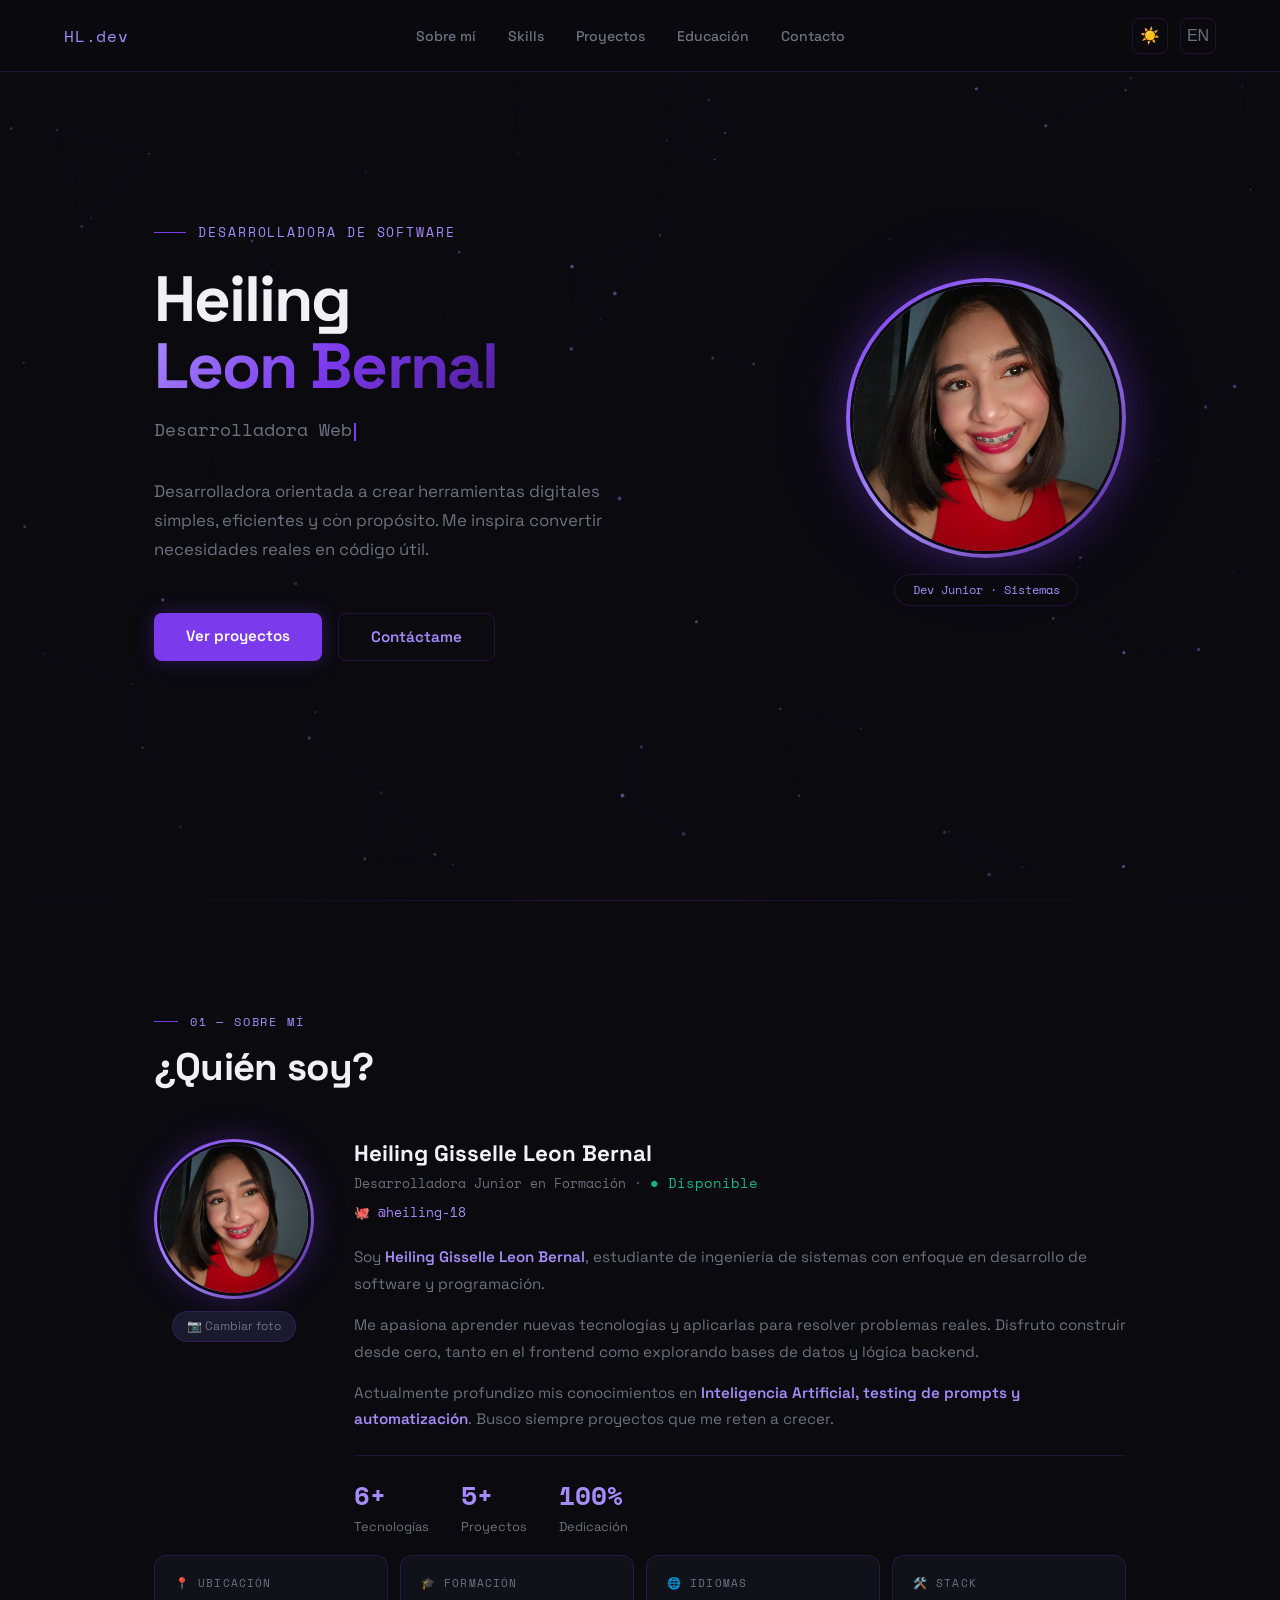
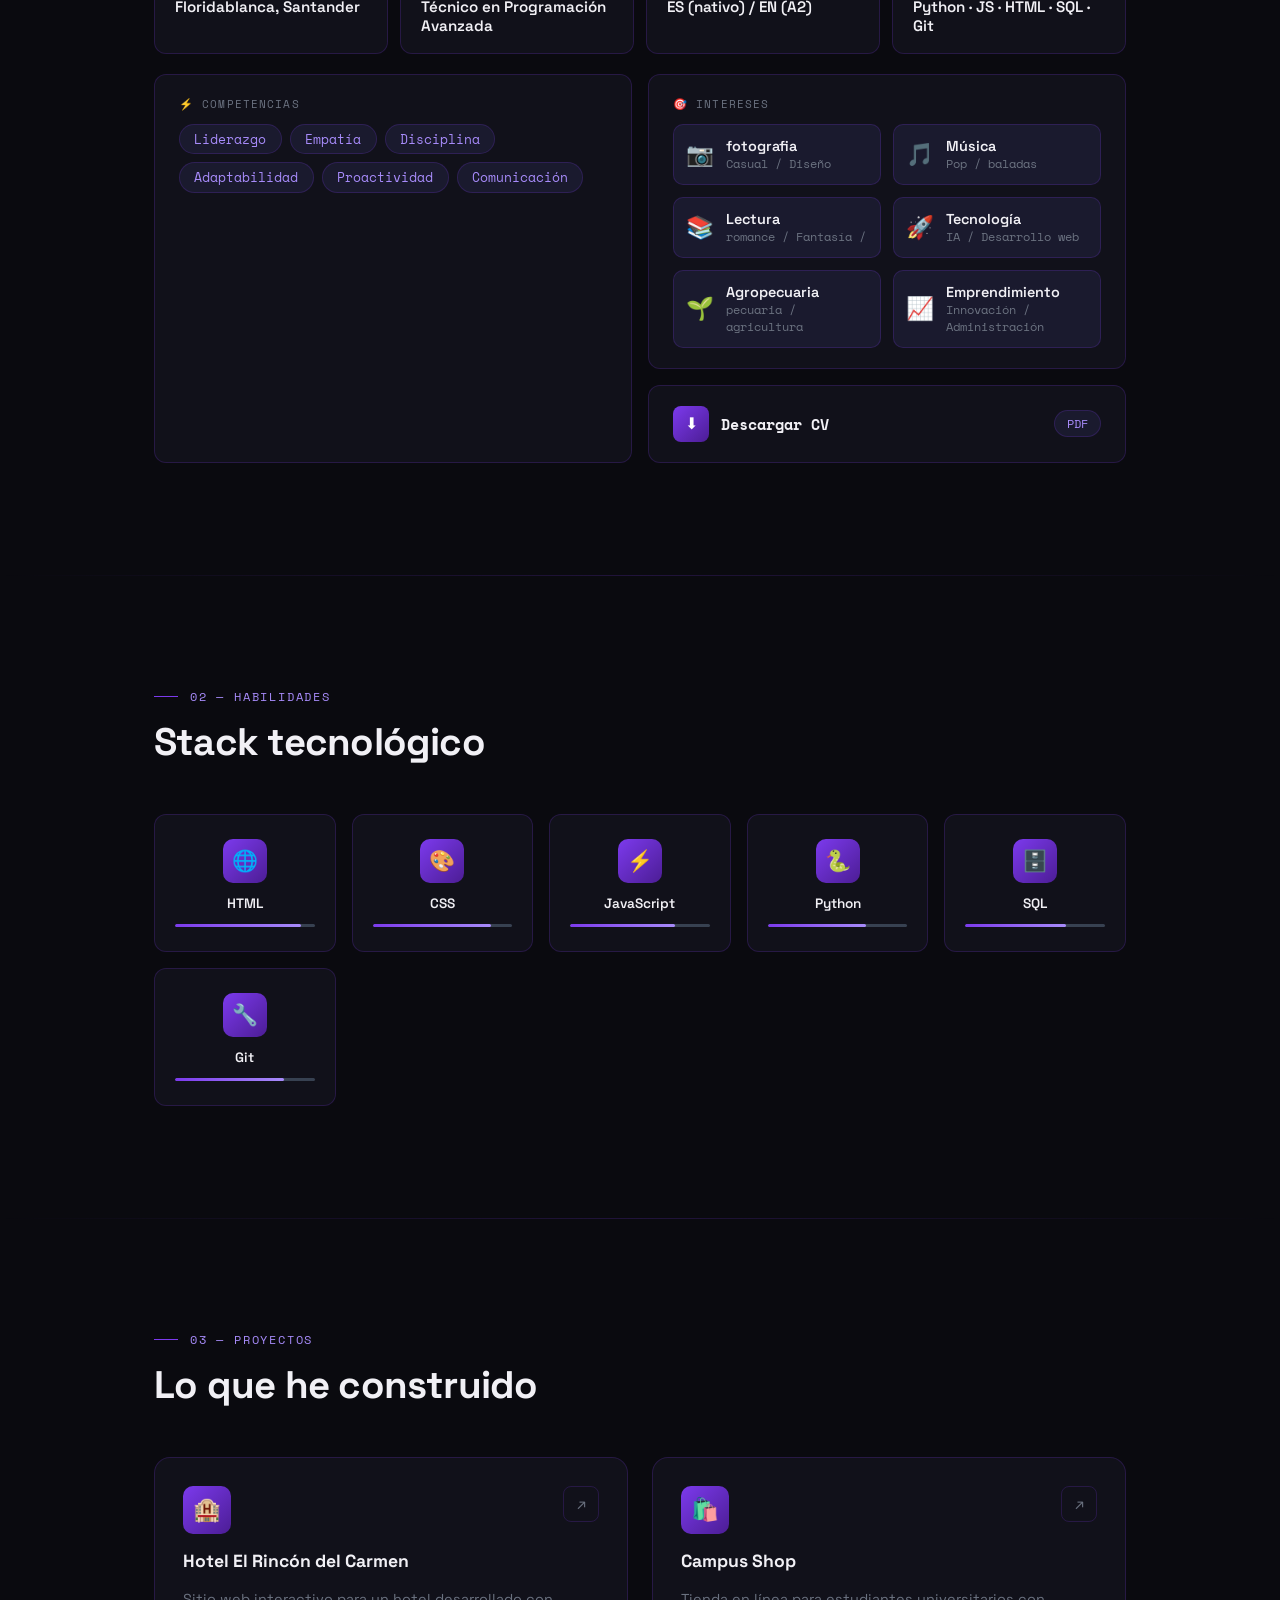
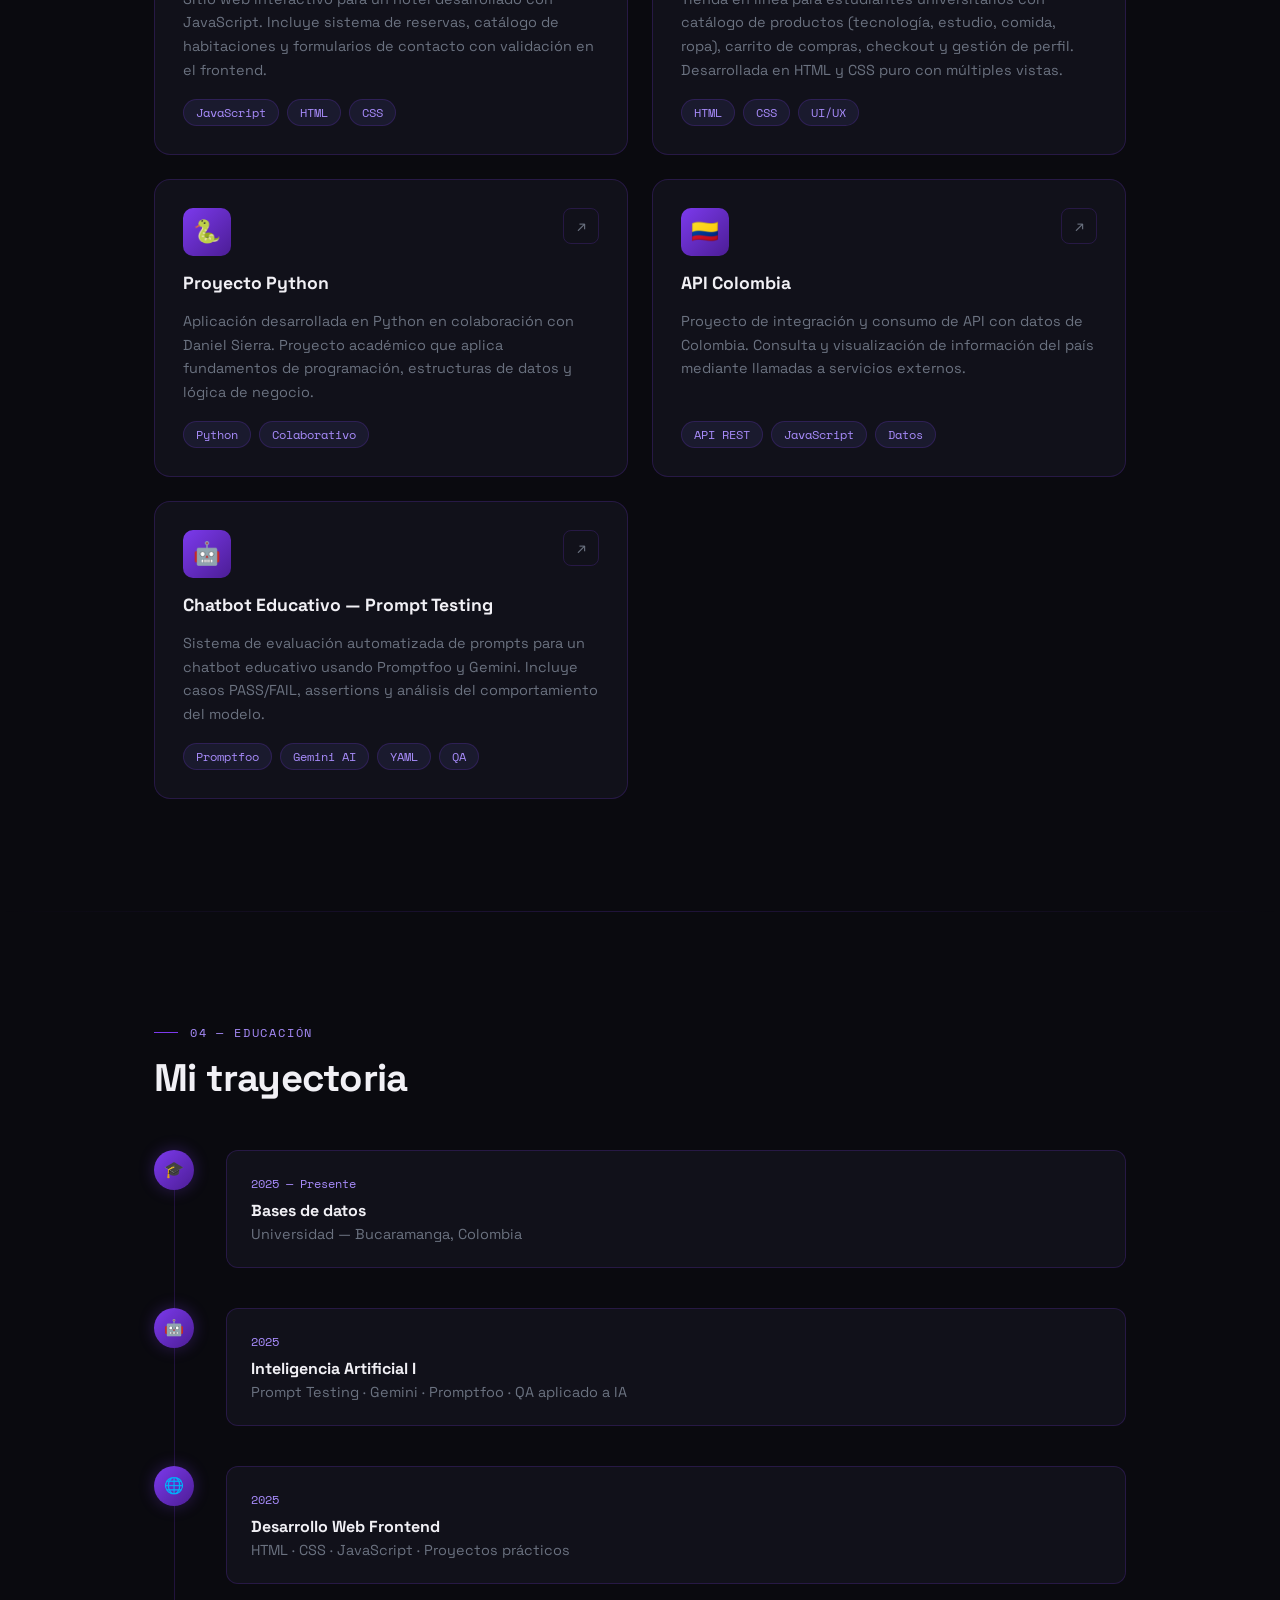
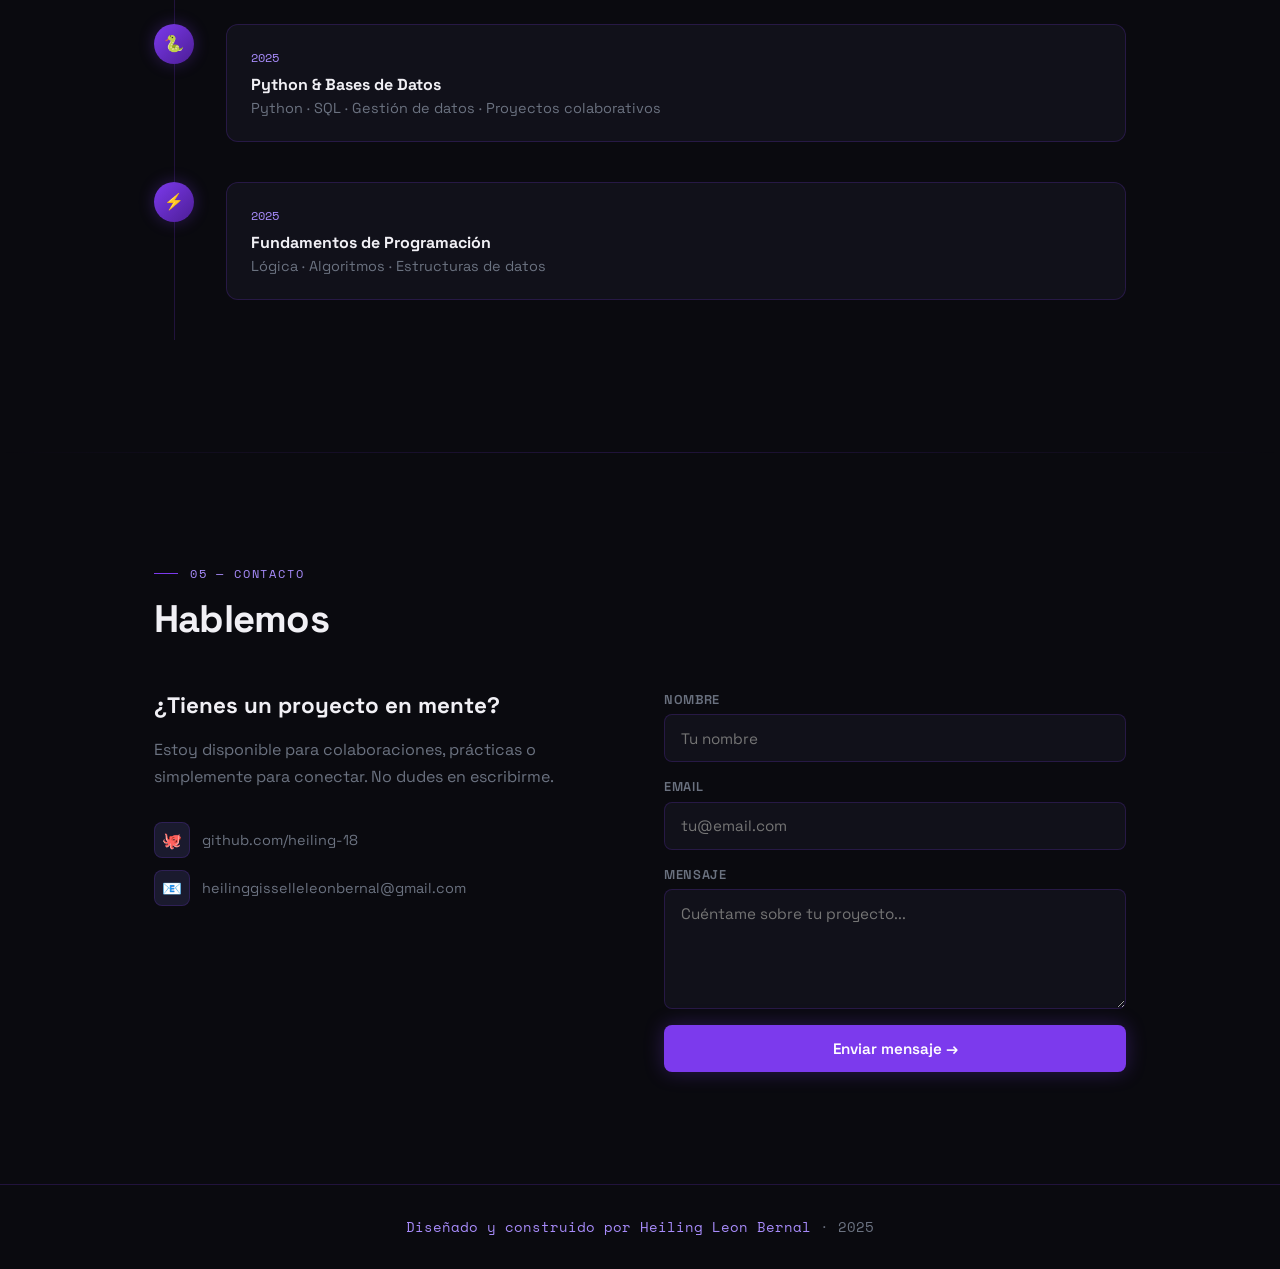
==== index.html @ a77ea7f7 "se realizo el portafolio" ====
<!DOCTYPE html>
<html lang="es" data-theme="dark">
<head>
<meta charset="UTF-8">
<meta name="viewport" content="width=device-width, initial-scale=1.0">
<title>Heiling Leon — Portfolio</title>
<link href="https://fonts.googleapis.com/css2?family=Space+Grotesk:wght@300;400;500;600;700&family=Space+Mono:wght@400;700&display=swap" rel="stylesheet">
<link rel="stylesheet" href="css/main.css">
<link rel="stylesheet" href="css/projects.css">
</head>
<body>

<!-- LOADER -->
<div id="loader">
  <div class="loader-logo">HL.dev</div>
  <div class="loader-bar-wrap"><div class="loader-bar"></div></div>
  <div class="loader-text" data-i18n="loader_text">Cargando portafolio...</div>
</div>

<!-- PARTICLES -->
<canvas id="particles"></canvas>

<!-- NAV -->
<nav>
  <a href="#hero" class="nav-logo">HL.dev</a>
  <ul class="nav-links">
    <li><a href="#sobre-mi"  data-i18n="nav_about">Sobre mí</a></li>
    <li><a href="#habilidades" data-i18n="nav_skills">Skills</a></li>
    <li><a href="#proyectos" data-i18n="nav_projects">Proyectos</a></li>
    <li><a href="#educacion" data-i18n="nav_education">Educación</a></li>
    <li><a href="#contacto"  data-i18n="nav_contact">Contacto</a></li>
  </ul>
  <div class="nav-controls">
    <button class="ctrl-btn" id="theme-btn" onclick="toggleTheme()" title="Toggle theme">☀️</button>
    <button class="ctrl-btn" id="lang-btn"  onclick="toggleLang()"  title="Toggle language">EN</button>
  </div>
</nav>

<!-- HERO -->
<section id="hero">
  <div class="hero-inner">
    <div class="hero-content">
      <div class="hero-tag">Desarrolladora de Software</div>
      <h1 class="hero-name">Heiling<br><span>Leon Bernal</span></h1>
      <p class="hero-role"><span id="typed-text"></span><span class="cursor"></span></p>
      <p class="hero-desc" data-i18n="hero_desc">Desarrolladora orientada a crear herramientas digitales simples, eficientes y con propósito. Me inspira convertir necesidades reales en código útil.</p>
      <div class="hero-btns">
        <a href="#proyectos" class="btn-primary" data-i18n="hero_btn1">Ver proyectos</a>
        <a href="#contacto"  class="btn-secondary" data-i18n="hero_btn2">Contáctame</a>
      </div>
    </div>
    <div class="hero-photo-wrap">
      <div class="hero-photo-ring">
        <img src="image/imagen.jpg" alt="Heiling Leon" class="hero-photo" onerror="this.parentElement.innerHTML='<span style=\'font-size:3rem;font-weight:700;color:#fff;\'>HG</span>'">
      </div>
      <div class="hero-photo-badge">Dev Junior · Sistemas</div>
    </div>
  </div>
</section>

<div class="divider"></div>

<!-- SOBRE MI -->
<section id="sobre-mi">
  <div class="reveal">
    <div class="section-label" data-i18n="about_label">01 — Sobre mí</div>
    <h2 class="section-title" data-i18n="about_title">¿Quién soy?</h2>
  </div>

  <!-- Fila superior: foto + info + stats -->
  <div class="about-top reveal">
    <div class="about-photo-col">
      <div class="about-photo-ring">
        <img src="image/imagen.jpg" alt="Heiling Leon" onerror="this.parentElement.innerHTML='<span style=&quot;font-size:2.5rem;font-weight:700;color:#fff;&quot;>HG</span>'">
      </div>
      <label class="avatar-upload-btn" title="Cambiar foto">
        📷 Cambiar foto
        <input type="file" id="avatar-input" accept="image/*">
      </label>
    </div>

    <div class="about-info-col">
      <div class="about-name-block">
        <div class="about-fullname">Heiling Gisselle Leon Bernal</div>
        <div class="about-subrole">Desarrolladora Junior en Formación · <span class="perfil-disponible">● Disponible</span></div>
        <a href="https://github.com/heiling-18" target="_blank" class="about-github-link">🐙 @heiling-18</a>
      </div>

      <p data-i18n="about_p1">Soy <strong>Heiling Gisselle Leon Bernal</strong>, estudiante de ingeniería de sistemas con enfoque en desarrollo de software y programación.</p>
      <p data-i18n="about_p2">Me apasiona aprender nuevas tecnologías y aplicarlas para resolver problemas reales. Disfruto construir desde cero, tanto en el frontend como explorando bases de datos y lógica backend.</p>
      <p data-i18n="about_p3">Actualmente profundizo mis conocimientos en <strong>Inteligencia Artificial, testing de prompts y automatización</strong>. Busco siempre proyectos que me reten a crecer.</p>

      <div class="about-stats-row">
        <div class="about-stat"><span>6+</span><span data-i18n="about_stat1">Tecnologías</span></div>
        <div class="about-stat"><span>5+</span><span data-i18n="about_stat2">Proyectos</span></div>
        <div class="about-stat"><span>100%</span><span data-i18n="about_stat3">Dedicación</span></div>
      </div>
    </div>
  </div>

  <!-- Fila info cards -->
  <div class="about-cards-row reveal">
    <div class="perfil-info-card"><div class="perfil-info-label">📍 UBICACIÓN</div><div class="perfil-info-value">Floridablanca, Santander</div></div>
    <div class="perfil-info-card"><div class="perfil-info-label">🎓 FORMACIÓN</div><div class="perfil-info-value">Técnico en Programación Avanzada</div></div>
    <div class="perfil-info-card"><div class="perfil-info-label">🌐 IDIOMAS</div><div class="perfil-info-value">ES (nativo) / EN (A2)</div></div>
    <div class="perfil-info-card"><div class="perfil-info-label">🛠️ STACK</div><div class="perfil-info-value">Python · JS · HTML · SQL · Git</div></div>
  </div>

  <!-- Fila competencias + intereses + CV -->
  <div class="about-bottom-row reveal">
    <div class="perfil-competencias-card">
      <div class="perfil-info-label">⚡ COMPETENCIAS</div>
      <div class="perfil-competencias">
        <span class="comp-tag">Liderazgo</span><span class="comp-tag">Empatía</span>
        <span class="comp-tag">Disciplina</span><span class="comp-tag">Adaptabilidad</span>
        <span class="comp-tag">Proactividad</span><span class="comp-tag">Comunicación</span>
        
      </div>
    </div>

    <div class="about-right-col">
      <div class="perfil-intereses-card">
        <div class="perfil-info-label">🎯 INTERESES</div>
        <div class="perfil-intereses-grid">
          <div class="interes-item"><span>📷</span><div><div class="interes-name">fotografia</div><div class="interes-sub"> Casual / Diseño</div></div></div>
          <div class="interes-item"><span>🎵</span><div><div class="interes-name">Música</div><div class="interes-sub">Pop / baladas</div></div></div>
          <div class="interes-item"><span>📚</span><div><div class="interes-name">Lectura</div><div class="interes-sub">romance / Fantasía /</div></div></div>
          <div class="interes-item"><span>🚀</span><div><div class="interes-name">Tecnología</div><div class="interes-sub">IA / Desarrollo web</div></div></div>
          <div class="interes-item"><span>🌱</span><div><div class="interes-name">Agropecuaria</div><div class="interes-sub">pecuaria / agricultura </div></div></div>
           <div class="interes-item"><span>📈</span><div><div class="interes-name">Emprendimiento</div><div class="interes-sub">Innovación / Administración </div></div></div>

        </div>
      </div>

      <a href="cv.pdf" download="CV_Heiling_Leon.pdf" class="perfil-cv-card">
        <div class="perfil-cv-left">
          <span class="perfil-cv-icon">⬇</span>
          <span class="perfil-cv-text">Descargar CV</span>
        </div>
        <span class="tag">PDF</span>
      </a>
    </div>
  </div>

</section>

<div class="divider"></div>

<!-- HABILIDADES -->
<section id="habilidades">
  <div class="reveal">
    <div class="section-label" data-i18n="skills_label">02 — Habilidades</div>
    <h2 class="section-title" data-i18n="skills_title">Stack tecnológico</h2>
  </div>
  <div class="skills-grid reveal">
    <div class="skill-card"><div class="skill-icon">🌐</div><div class="skill-name">HTML</div><div class="skill-bar-wrap"><div class="skill-bar" data-width="90"></div></div></div>
    <div class="skill-card"><div class="skill-icon">🎨</div><div class="skill-name">CSS</div><div class="skill-bar-wrap"><div class="skill-bar" data-width="85"></div></div></div>
    <div class="skill-card"><div class="skill-icon">⚡</div><div class="skill-name">JavaScript</div><div class="skill-bar-wrap"><div class="skill-bar" data-width="75"></div></div></div>
    <div class="skill-card"><div class="skill-icon">🐍</div><div class="skill-name">Python</div><div class="skill-bar-wrap"><div class="skill-bar" data-width="70"></div></div></div>
    <div class="skill-card"><div class="skill-icon">🗄️</div><div class="skill-name">SQL</div><div class="skill-bar-wrap"><div class="skill-bar" data-width="72"></div></div></div>
    <div class="skill-card"><div class="skill-icon">🔧</div><div class="skill-name">Git</div><div class="skill-bar-wrap"><div class="skill-bar" data-width="78"></div></div></div>
  </div>
</section>

<div class="divider"></div>

<!-- PROYECTOS -->
<section id="proyectos">
  <div class="reveal">
    <div class="section-label" data-i18n="projects_label">03 — Proyectos</div>
    <h2 class="section-title" data-i18n="projects_title">Lo que he construido</h2>
  </div>
  <div class="projects-grid reveal">

    <!-- Hotel El Rincon Del Carmen -->
    <div class="project-card">
      <div class="project-top">
        <div class="project-icon">🏨</div>
        <div class="project-links">
          <a href="https://github.com/heiling-18/proyecto_Java_script_Hotel" target="_blank" class="project-link" title="GitHub">↗</a>
        </div>
      </div>
      <div class="project-title">Hotel El Rincón del Carmen</div>
      <div class="project-desc">Sitio web interactivo para un hotel desarrollado con JavaScript. Incluye sistema de reservas, catálogo de habitaciones y formularios de contacto con validación en el frontend.</div>
      <div class="project-tags"><span class="tag">JavaScript</span><span class="tag">HTML</span><span class="tag">CSS</span></div>
    </div>

    <!-- Campus Shop -->
    <div class="project-card">
      <div class="project-top">
        <div class="project-icon">🛍️</div>
        <div class="project-links">
          <a href="https://github.com/heiling-18/campus-Shop" target="_blank" class="project-link" title="GitHub">↗</a>
        </div>
      </div>
      <div class="project-title">Campus Shop</div>
      <div class="project-desc">Tienda en línea para estudiantes universitarios con catálogo de productos (tecnología, estudio, comida, ropa), carrito de compras, checkout y gestión de perfil. Desarrollada en HTML y CSS puro con múltiples vistas.</div>
      <div class="project-tags"><span class="tag">HTML</span><span class="tag">CSS</span><span class="tag">UI/UX</span></div>
    </div>

    <!-- Proyecto Python -->
    <div class="project-card">
      <div class="project-top">
        <div class="project-icon">🐍</div>
        <div class="project-links">
          <a href="https://github.com/heiling-18/Proyecto_Python_LeonHeiling_SierraDaniel" target="_blank" class="project-link" title="GitHub">↗</a>
        </div>
      </div>
      <div class="project-title">Proyecto Python</div>
      <div class="project-desc">Aplicación desarrollada en Python en colaboración con Daniel Sierra. Proyecto académico que aplica fundamentos de programación, estructuras de datos y lógica de negocio.</div>
      <div class="project-tags"><span class="tag">Python</span><span class="tag">Colaborativo</span></div>
    </div>

    <!-- API Colombia -->
    <div class="project-card">
      <div class="project-top">
        <div class="project-icon">🇨🇴</div>
        <div class="project-links">
          <a href="https://github.com/heiling-18/heiling-leon-api-colombia" target="_blank" class="project-link" title="GitHub">↗</a>
        </div>
      </div>
      <div class="project-title">API Colombia</div>
      <div class="project-desc">Proyecto de integración y consumo de API con datos de Colombia. Consulta y visualización de información del país mediante llamadas a servicios externos.</div>
      <div class="project-tags"><span class="tag">API REST</span><span class="tag">JavaScript</span><span class="tag">Datos</span></div>
    </div>

    <!-- Chatbot Educativo -->
    <div class="project-card">
      <div class="project-top">
        <div class="project-icon">🤖</div>
        <div class="project-links">
          <a href="https://github.com/heiling-18/promptfoo-gemini-" target="_blank" class="project-link" title="GitHub">↗</a>
        </div>
      </div>
      <div class="project-title">Chatbot Educativo — Prompt Testing</div>
      <div class="project-desc">Sistema de evaluación automatizada de prompts para un chatbot educativo usando Promptfoo y Gemini. Incluye casos PASS/FAIL, assertions y análisis del comportamiento del modelo.</div>
      <div class="project-tags"><span class="tag">Promptfoo</span><span class="tag">Gemini AI</span><span class="tag">YAML</span><span class="tag">QA</span></div>
    </div>

  </div>
</section>

<div class="divider"></div>

<!-- EDUCACION -->
<section id="educacion">
  <div class="reveal">
    <div class="section-label" data-i18n="edu_label">04 — Educación</div>
    <h2 class="section-title" data-i18n="edu_title">Mi trayectoria</h2>
  </div>
  <div class="edu-timeline reveal" id="edu-timeline">
    <!-- Filled by i18n.js -->
    <div class="edu-item">
      <div class="edu-dot">🎓</div>
      <div class="edu-content">
        <div class="edu-year">2025 — Presente</div>
        <div class="edu-title">Bases de datos</div>
        <div class="edu-place">Universidad — Bucaramanga, Colombia</div>
      </div>
    </div>
    <div class="edu-item">
      <div class="edu-dot">🤖</div>
      <div class="edu-content">
        <div class="edu-year">2025</div>
        <div class="edu-title">Inteligencia Artificial I</div>
        <div class="edu-place">Prompt Testing · Gemini · Promptfoo · QA aplicado a IA</div>
      </div>
    </div>
    <div class="edu-item">
      <div class="edu-dot">🌐</div>
      <div class="edu-content">
        <div class="edu-year">2025</div>
        <div class="edu-title">Desarrollo Web Frontend</div>
        <div class="edu-place">HTML · CSS · JavaScript · Proyectos prácticos</div>
      </div>
    </div>
    <div class="edu-item">
      <div class="edu-dot">🐍</div>
      <div class="edu-content">
        <div class="edu-year">2025</div>
        <div class="edu-title">Python & Bases de Datos</div>
        <div class="edu-place">Python · SQL · Gestión de datos · Proyectos colaborativos</div>
      </div>
    </div>
    <div class="edu-item">
      <div class="edu-dot">⚡</div>
      <div class="edu-content">
        <div class="edu-year">2025</div>
        <div class="edu-title">Fundamentos de Programación</div>
        <div class="edu-place">Lógica · Algoritmos · Estructuras de datos</div>
      </div>
    </div>
  </div>
</section>

<div class="divider"></div>

<!-- CONTACTO -->
<section id="contacto">
  <div class="reveal">
    <div class="section-label" data-i18n="contact_label">05 — Contacto</div>
    <h2 class="section-title" data-i18n="contact_title">Hablemos</h2>
  </div>
  <div class="contact-grid reveal">
    <div class="contact-info">
      <h3 data-i18n="contact_h3">¿Tienes un proyecto en mente?</h3>
      <p data-i18n="contact_p">Estoy disponible para colaboraciones, prácticas o simplemente para conectar. No dudes en escribirme.</p>
      <div class="contact-links">
        <a href="https://github.com/heiling-18" target="_blank" class="contact-link">
          <div class="contact-link-icon">🐙</div> github.com/heiling-18
        </a>
        <a href="mailto:heilinggisselleleonbernal@gmail.com" class="contact-link">
          <div class="contact-link-icon">📧</div> heilinggisselleleonbernal@gmail.com
        </a>
      </div>
    </div>
    <form class="contact-form" onsubmit="handleSubmit(event)">
      <div class="form-group">
        <label data-i18n="form_name">Nombre</label>
        <input type="text" data-i18n="form_ph_name" placeholder="Tu nombre" required>
      </div>
      <div class="form-group">
        <label data-i18n="form_email">Email</label>
        <input type="email" data-i18n="form_ph_email" placeholder="tu@email.com" required>
      </div>
      <div class="form-group">
        <label data-i18n="form_msg">Mensaje</label>
        <textarea data-i18n="form_ph_msg" placeholder="Cuéntame sobre tu proyecto..." required></textarea>
      </div>
      <button type="submit" class="btn-primary" data-i18n="form_btn">Enviar mensaje →</button>
    </form>
  </div>
</section>

<footer>
  <p><span data-i18n="footer">Diseñado y construido por</span> <span>Heiling Leon Bernal</span> · 2025</p>
</footer>

<!-- SCRIPTS (order matters) -->
<script src="js/theme.js"></script>
<script src="js/i18n.js"></script>
<script src="js/particles.js"></script>
<script src="js/main.js"></script>

</body>
</html>
---- css/main.css ----
/* ===== VARIABLES & RESET ===== */
*, *::before, *::after { margin: 0; padding: 0; box-sizing: border-box; }

:root {
  --bg: #0a0a0f;
  --bg2: #11111a;
  --bg3: #1a1a2e;
  --purple: #7c3aed;
  --purple-light: #a78bfa;
  --purple-glow: rgba(124,58,237,0.3);
  --white: #f1f0f5;
  --gray: #6b7280;
  --gray2: #374151;
  --border: rgba(124,58,237,0.2);
  --font-display: 'Space Grotesk', sans-serif;
  --font-mono: 'Space Mono', monospace;
  --transition: 0.25s ease;
}

[data-theme="light"] {
  --bg: #f5f3ff;
  --bg2: #ede9fe;
  --bg3: #ddd6fe;
  --white: #1e1b4b;
  --gray: #4b5563;
  --gray2: #c4b5fd;
  --border: rgba(124,58,237,0.3);
}

html { scroll-behavior: smooth; }
body { background: var(--bg); color: var(--white); font-family: var(--font-display); overflow-x: hidden; transition: background 0.3s, color 0.3s; }

/* ===== CANVAS ===== */
#particles { position: fixed; top: 0; left: 0; width: 100%; height: 100%; z-index: 0; pointer-events: none; }

/* ===== LOADER ===== */
#loader {
  position: fixed; inset: 0; z-index: 9999;
  background: #0a0a0f;
  display: flex; flex-direction: column; align-items: center; justify-content: center; gap: 1.5rem;
  transition: opacity 0.6s ease;
}
#loader.hidden { opacity: 0; pointer-events: none; }
.loader-logo { font-family: var(--font-mono); font-size: 2rem; color: var(--purple-light); letter-spacing: 0.1em; }
.loader-bar-wrap { width: 200px; height: 3px; background: #1a1a2e; border-radius: 2px; overflow: hidden; }
.loader-bar { height: 100%; background: linear-gradient(90deg, #7c3aed, #a78bfa); border-radius: 2px; animation: load 1.8s ease forwards; }
@keyframes load { from { width: 0 } to { width: 100% } }
.loader-text { font-family: var(--font-mono); font-size: 0.75rem; color: #6b7280; letter-spacing: 0.1em; }

/* ===== NAV ===== */
nav {
  position: fixed; top: 0; left: 0; right: 0; z-index: 100;
  display: flex; justify-content: space-between; align-items: center;
  padding: 1.1rem 4rem;
  background: rgba(10,10,15,0.85); backdrop-filter: blur(16px);
  border-bottom: 1px solid var(--border);
  transition: background 0.3s;
}
[data-theme="light"] nav { background: rgba(245,243,255,0.85); }
.nav-logo { font-family: var(--font-mono); font-size: 1rem; color: var(--purple-light); letter-spacing: 0.05em; text-decoration: none; }
.nav-links { display: flex; gap: 2rem; list-style: none; align-items: center; }
.nav-links a { color: var(--gray); text-decoration: none; font-size: 0.88rem; font-weight: 500; transition: color var(--transition); }
.nav-links a:hover { color: var(--purple-light); }
.nav-controls { display: flex; align-items: center; gap: 0.75rem; }
.ctrl-btn {
  width: 36px; height: 36px; border-radius: 8px;
  border: 1px solid var(--border); background: transparent;
  color: var(--gray); cursor: pointer; font-size: 1rem;
  display: flex; align-items: center; justify-content: center;
  transition: all var(--transition);
}
.ctrl-btn:hover { border-color: var(--purple); color: var(--purple-light); }

/* ===== SECTIONS ===== */
section { position: relative; z-index: 1; padding: 7rem 4rem; max-width: 1100px; margin: 0 auto; }
.divider { position: relative; z-index: 1; width: 100%; height: 1px; background: linear-gradient(90deg, transparent, var(--border), transparent); }

/* ===== SECTION LABELS ===== */
.section-label { font-family: var(--font-mono); font-size: 0.75rem; color: var(--purple-light); letter-spacing: 0.15em; text-transform: uppercase; margin-bottom: 0.75rem; display: flex; align-items: center; gap: 0.75rem; }
.section-label::before { content: ''; width: 1.5rem; height: 1px; background: var(--purple); }
.section-title { font-size: 2.4rem; font-weight: 700; letter-spacing: -0.02em; margin-bottom: 3rem; color: var(--white); }

/* ===== BUTTONS ===== */
.btn-primary { padding: 0.85rem 2rem; background: var(--purple); color: #fff; border: none; border-radius: 8px; font-family: var(--font-display); font-size: 0.95rem; font-weight: 600; cursor: pointer; text-decoration: none; transition: all var(--transition); box-shadow: 0 0 20px var(--purple-glow); display: inline-block; }
.btn-primary:hover { background: #6d28d9; box-shadow: 0 0 32px rgba(124,58,237,0.5); transform: translateY(-2px); }
.btn-secondary { padding: 0.85rem 2rem; background: transparent; color: var(--purple-light); border: 1px solid var(--border); border-radius: 8px; font-family: var(--font-display); font-size: 0.95rem; font-weight: 600; cursor: pointer; text-decoration: none; transition: all var(--transition); display: inline-block; }
.btn-secondary:hover { border-color: var(--purple); background: var(--purple-glow); transform: translateY(-2px); }

/* ===== REVEAL ===== */
.reveal { opacity: 0; transform: translateY(30px); transition: opacity 0.7s ease, transform 0.7s ease; }
.reveal.visible { opacity: 1; transform: translateY(0); }

/* ===== FOOTER ===== */
footer { position: relative; z-index: 1; text-align: center; padding: 2rem; border-top: 1px solid var(--border); color: var(--gray); font-size: 0.85rem; font-family: var(--font-mono); }
footer span { color: var(--purple-light); }

/* ===== ABOUT ===== */
.about-top { display: grid; grid-template-columns: auto 1fr; gap: 2.5rem; align-items: flex-start; margin-bottom: 1.25rem; }

.about-photo-col { display: flex; flex-direction: column; align-items: center; gap: 0.75rem; }
.about-photo-ring { width: 160px; height: 160px; border-radius: 50%; padding: 3px; background: linear-gradient(135deg, #7c3aed, #a78bfa, #4c1d95); box-shadow: 0 0 32px var(--purple-glow); overflow: hidden; display: flex; align-items: center; justify-content: center; flex-shrink: 0; }
.about-photo-ring img { width: 100%; height: 100%; object-fit: cover; object-position: center top; border-radius: 50%; border: 3px solid var(--bg); }
.avatar-upload-btn { display: flex; align-items: center; gap: 0.4rem; padding: 0.4rem 0.9rem; background: var(--bg3); border: 1px solid var(--border); border-radius: 20px; font-size: 0.75rem; color: var(--gray); cursor: pointer; transition: all 0.2s; white-space: nowrap; }
.avatar-upload-btn:hover { border-color: var(--purple); color: var(--purple-light); }
.avatar-upload-btn input { display: none; }

.about-info-col { display: flex; flex-direction: column; gap: 0.9rem; }
.about-name-block { margin-bottom: 0.5rem; }
.about-fullname { font-size: 1.4rem; font-weight: 700; color: var(--white); margin-bottom: 0.25rem; }
.about-subrole { font-family: var(--font-mono); font-size: 0.8rem; color: var(--gray); margin-bottom: 0.5rem; }
.about-github-link { font-family: var(--font-mono); font-size: 0.8rem; color: var(--purple-light); text-decoration: none; }
.about-github-link:hover { text-decoration: underline; }
.about-info-col p { color: var(--gray); line-height: 1.75; font-size: 0.95rem; }
.about-info-col p strong { color: var(--purple-light); font-weight: 600; }

.about-stats-row { display: flex; gap: 2rem; border-top: 1px solid var(--border); padding-top: 1.25rem; margin-top: 0.5rem; }
.about-stat { display: flex; flex-direction: column; gap: 0.25rem; }
.about-stat span:first-child { font-size: 1.6rem; font-weight: 700; color: var(--purple-light); font-family: var(--font-mono); }
.about-stat span:last-child { font-size: 0.8rem; color: var(--gray); }

.about-cards-row { display: grid; grid-template-columns: repeat(4, 1fr); gap: 0.75rem; margin-bottom: 1.25rem; }

.about-bottom-row { display: grid; grid-template-columns: 1fr 1fr; gap: 1rem; }
.about-right-col { display: flex; flex-direction: column; gap: 1rem; }

@media (max-width: 900px) {
  .about-top { grid-template-columns: 1fr; }
  .about-photo-col { flex-direction: row; align-items: center; }
  .about-photo-ring { width: 100px; height: 100px; }
  .about-cards-row { grid-template-columns: 1fr 1fr; }
  .about-bottom-row { grid-template-columns: 1fr; }
}
@media (max-width: 600px) {
  .about-cards-row { grid-template-columns: 1fr; }
}

/* ===== SKILLS ===== */
.skills-grid { display: grid; grid-template-columns: repeat(auto-fill, minmax(150px,1fr)); gap: 1rem; }
.skill-card { background: var(--bg2); border: 1px solid var(--border); border-radius: 12px; padding: 1.5rem 1.25rem; display: flex; flex-direction: column; align-items: center; gap: 0.75rem; transition: all var(--transition); }
.skill-card:hover { border-color: var(--purple); background: var(--bg3); transform: translateY(-4px); box-shadow: 0 8px 24px var(--purple-glow); }
.skill-icon { width: 44px; height: 44px; border-radius: 10px; background: linear-gradient(135deg, var(--purple), #4c1d95); display: flex; align-items: center; justify-content: center; font-size: 1.3rem; }
.skill-name { font-size: 0.85rem; font-weight: 600; color: var(--white); text-align: center; }
.skill-bar-wrap { width: 100%; height: 3px; background: var(--gray2); border-radius: 2px; overflow: hidden; }
.skill-bar { height: 100%; background: linear-gradient(90deg, var(--purple), var(--purple-light)); border-radius: 2px; transition: width 1.5s ease; width: 0; }

/* ===== EDUCATION ===== */
.edu-timeline { display: flex; flex-direction: column; position: relative; }
.edu-timeline::before { content: ''; position: absolute; left: 20px; top: 0; bottom: 0; width: 1px; background: var(--border); }
.edu-item { display: flex; gap: 2rem; padding-bottom: 2.5rem; position: relative; }
.edu-dot { width: 40px; height: 40px; border-radius: 50%; background: linear-gradient(135deg, var(--purple), #4c1d95); display: flex; align-items: center; justify-content: center; flex-shrink: 0; font-size: 1rem; z-index: 1; box-shadow: 0 0 16px var(--purple-glow); }
.edu-content { background: var(--bg2); border: 1px solid var(--border); border-radius: 12px; padding: 1.5rem; flex: 1; transition: all var(--transition); }
.edu-content:hover { border-color: var(--purple); box-shadow: 0 4px 20px var(--purple-glow); }
.edu-year { font-family: var(--font-mono); font-size: 0.75rem; color: var(--purple-light); margin-bottom: 0.5rem; }
.edu-title { font-size: 1rem; font-weight: 700; color: var(--white); margin-bottom: 0.25rem; }
.edu-place { font-size: 0.9rem; color: var(--gray); }

/* ===== CONTACT ===== */
.contact-grid { display: grid; grid-template-columns: 1fr 1fr; gap: 3rem; align-items: start; }
.contact-info h3 { font-size: 1.4rem; font-weight: 700; margin-bottom: 1rem; }
.contact-info p { color: var(--gray); line-height: 1.7; margin-bottom: 2rem; }
.contact-links { display: flex; flex-direction: column; gap: 0.75rem; }
.contact-link { display: flex; align-items: center; gap: 0.75rem; color: var(--gray); text-decoration: none; font-size: 0.9rem; transition: color var(--transition); }
.contact-link:hover { color: var(--purple-light); }
.contact-link-icon { width: 36px; height: 36px; border-radius: 8px; background: var(--bg3); border: 1px solid var(--border); display: flex; align-items: center; justify-content: center; font-size: 1rem; flex-shrink: 0; }
.contact-form { display: flex; flex-direction: column; gap: 1rem; }
.form-group { display: flex; flex-direction: column; gap: 0.4rem; }
.form-group label { font-size: 0.8rem; font-weight: 600; color: var(--gray); letter-spacing: 0.05em; text-transform: uppercase; }
.form-group input, .form-group textarea { background: var(--bg2); border: 1px solid var(--border); border-radius: 8px; padding: 0.85rem 1rem; color: var(--white); font-family: var(--font-display); font-size: 0.95rem; outline: none; transition: border-color var(--transition); resize: vertical; }
.form-group input:focus, .form-group textarea:focus { border-color: var(--purple); box-shadow: 0 0 0 3px var(--purple-glow); }
.form-group textarea { min-height: 120px; }

/* ===== RESPONSIVE ===== */
@media (max-width: 768px) {
  nav { padding: 1rem 1.5rem; }
  .nav-links { gap: 1rem; }
  .nav-links a { font-size: 0.8rem; }
  section { padding: 5rem 1.5rem; }
  .about-grid, .contact-grid { grid-template-columns: 1fr; gap: 2rem; }
  .section-title { font-size: 1.8rem; }
}

/* ===== PERFIL SECTION ===== */
.perfil-grid {
  display: flex;
  flex-direction: column;
  gap: 1rem;
}

.perfil-main-card {
  background: var(--bg2);
  border: 1px solid var(--border);
  border-radius: 16px;
  padding: 1.5rem;
  display: flex;
  align-items: center;
  gap: 1.5rem;
}

.perfil-photo-wrap {
  width: 90px; height: 90px;
  border-radius: 50%;
  overflow: hidden;
  flex-shrink: 0;
  border: 3px solid var(--purple);
  box-shadow: 0 0 20px var(--purple-glow);
  background: linear-gradient(135deg, #7c3aed, #4c1d95);
  display: flex; align-items: center; justify-content: center;
}
.perfil-photo-wrap img { width: 100%; height: 100%; object-fit: cover; object-position: center top; }

.perfil-name { font-size: 1.15rem; font-weight: 700; color: var(--white); margin-bottom: 0.25rem; }
.perfil-role { font-family: var(--font-mono); font-size: 0.8rem; color: var(--purple-light); margin-bottom: 0.75rem; }
.perfil-tags { display: flex; flex-wrap: wrap; gap: 0.4rem; }

.perfil-cards {
  display: grid;
  grid-template-columns: 1fr 1fr;
  gap: 1rem;
}

.perfil-info-card {
  background: var(--bg2);
  border: 1px solid var(--border);
  border-radius: 12px;
  padding: 1.1rem 1.25rem;
  transition: all 0.25s;
}
.perfil-info-card:hover { border-color: var(--purple); box-shadow: 0 4px 16px var(--purple-glow); }
.perfil-info-label { font-family: var(--font-mono); font-size: 0.7rem; color: var(--gray); letter-spacing: 0.1em; margin-bottom: 0.4rem; }
.perfil-info-value { font-size: 0.95rem; font-weight: 600; color: var(--white); }
.perfil-disponible { color: #10b981; font-size: 0.9rem; }

.perfil-cv-card {
  background: var(--bg2);
  border: 1px solid var(--border);
  border-radius: 12px;
  padding: 1.25rem 1.5rem;
  display: flex;
  align-items: center;
  justify-content: space-between;
  text-decoration: none;
  transition: all 0.25s;
  cursor: pointer;
}
.perfil-cv-card:hover { border-color: var(--purple); background: var(--bg3); box-shadow: 0 4px 20px var(--purple-glow); transform: translateY(-2px); }
.perfil-cv-left { display: flex; align-items: center; gap: 0.75rem; }
.perfil-cv-icon { width: 36px; height: 36px; border-radius: 8px; background: linear-gradient(135deg, var(--purple), #4c1d95); display: flex; align-items: center; justify-content: center; color: #fff; font-size: 1rem; }
.perfil-cv-text { font-family: var(--font-mono); font-size: 0.95rem; color: var(--white); font-weight: 600; }

.perfil-competencias-card {
  background: var(--bg2);
  border: 1px solid var(--border);
  border-radius: 12px;
  padding: 1.25rem 1.5rem;
}
.perfil-competencias { display: flex; flex-wrap: wrap; gap: 0.5rem; margin-top: 0.75rem; }
.comp-tag { padding: 0.3rem 0.9rem; background: var(--bg3); border: 1px solid var(--border); border-radius: 20px; font-size: 0.8rem; color: var(--purple-light); font-family: var(--font-mono); }

.perfil-intereses-card {
  background: var(--bg2);
  border: 1px solid var(--border);
  border-radius: 12px;
  padding: 1.25rem 1.5rem;
}
.perfil-intereses-grid { display: grid; grid-template-columns: 1fr 1fr; gap: 0.75rem; margin-top: 0.75rem; }
.interes-item { display: flex; align-items: center; gap: 0.75rem; padding: 0.75rem; background: var(--bg3); border-radius: 10px; border: 1px solid var(--border); transition: all 0.2s; }
.interes-item:hover { border-color: var(--purple); }
.interes-item > span { font-size: 1.4rem; flex-shrink: 0; }
.interes-name { font-size: 0.9rem; font-weight: 600; color: var(--white); }
.interes-sub { font-size: 0.75rem; color: var(--gray); font-family: var(--font-mono); }

@media (max-width: 768px) {
  .perfil-main-card { flex-direction: column; text-align: center; }
  .perfil-cards { grid-template-columns: 1fr; }
  .perfil-intereses-grid { grid-template-columns: 1fr; }
}
---- css/projects.css ----
/* ===== HERO ===== */
#hero {
  min-height: 100vh;
  display: flex; align-items: center;
  padding-top: 6rem; padding-left: 4rem; padding-right: 4rem;
  max-width: 1100px; margin: 0 auto;
  position: relative; z-index: 1;
}
.hero-inner {
  display: flex;
  align-items: center;
  justify-content: space-between;
  gap: 3rem;
  width: 100%;
}
.hero-content { flex: 1; }
.hero-tag { font-family: var(--font-mono); font-size: 0.8rem; color: var(--purple-light); letter-spacing: 0.15em; text-transform: uppercase; margin-bottom: 1.5rem; display: flex; align-items: center; gap: 0.75rem; }
.hero-tag::before { content: ''; width: 2rem; height: 1px; background: var(--purple); }
.hero-name { font-size: clamp(2.5rem, 5vw, 5rem); font-weight: 700; line-height: 1.05; letter-spacing: -0.03em; margin-bottom: 1rem; }
.hero-name span { background: linear-gradient(135deg, #a78bfa, #7c3aed, #4c1d95); -webkit-background-clip: text; -webkit-text-fill-color: transparent; background-clip: text; }
.hero-role { font-family: var(--font-mono); font-size: 1.1rem; color: var(--gray); margin-bottom: 2rem; min-height: 1.6em; }
.cursor { display: inline-block; width: 2px; height: 1em; background: var(--purple); margin-left: 2px; animation: blink 1s step-end infinite; vertical-align: middle; }
@keyframes blink { 0%,100%{opacity:1} 50%{opacity:0} }
.hero-desc { font-size: 1.05rem; color: var(--gray); line-height: 1.75; max-width: 480px; margin-bottom: 3rem; }
.hero-btns { display: flex; gap: 1rem; flex-wrap: wrap; }

/* FOTO HERO */
.hero-photo-wrap {
  position: relative;
  flex-shrink: 0;
  display: flex;
  flex-direction: column;
  align-items: center;
  gap: 1rem;
}
.hero-photo-ring {
  width: 280px;
  height: 280px;
  border-radius: 50%;
  padding: 4px;
  background: linear-gradient(135deg, #7c3aed, #a78bfa, #4c1d95);
  box-shadow: 0 0 40px var(--purple-glow), 0 0 80px rgba(124,58,237,0.15);
  display: flex;
  align-items: center;
  justify-content: center;
}
.hero-photo {
  width: 100%;
  height: 100%;
  border-radius: 50%;
  object-fit: cover;
  object-position: center top;
  border: 3px solid var(--bg);
}
.hero-photo-badge {
  background: rgba(10,10,15,0.85);
  border: 1px solid var(--border);
  border-radius: 20px;
  padding: 0.4rem 1.1rem;
  font-family: var(--font-mono);
  font-size: 0.75rem;
  color: var(--purple-light);
  backdrop-filter: blur(8px);
  white-space: nowrap;
}

@media (max-width: 900px) {
  .hero-inner { flex-direction: column-reverse; align-items: flex-start; }
  .hero-photo-ring { width: 200px; height: 200px; }
  #hero { padding-left: 1.5rem; padding-right: 1.5rem; }
  .hero-name { font-size: 2.8rem; }
}
@media (max-width: 768px) {
  .hero-photo-wrap { align-self: center; }
}

/* ===== PROJECTS ===== */
.projects-grid { display: grid; grid-template-columns: repeat(auto-fill, minmax(310px,1fr)); gap: 1.5rem; }
.project-card { background: var(--bg2); border: 1px solid var(--border); border-radius: 16px; padding: 1.75rem; transition: all var(--transition); display: flex; flex-direction: column; gap: 1rem; }
.project-card:hover { border-color: var(--purple); transform: translateY(-4px); box-shadow: 0 12px 32px var(--purple-glow); }
.project-top { display: flex; justify-content: space-between; align-items: flex-start; }
.project-icon { width: 48px; height: 48px; border-radius: 10px; background: linear-gradient(135deg, var(--purple), #4c1d95); display: flex; align-items: center; justify-content: center; font-size: 1.4rem; flex-shrink: 0; }
.project-links { display: flex; gap: 0.5rem; }
.project-link { width: 36px; height: 36px; border-radius: 8px; border: 1px solid var(--border); display: flex; align-items: center; justify-content: center; color: var(--gray); text-decoration: none; font-size: 0.95rem; transition: all var(--transition); }
.project-link:hover { border-color: var(--purple); color: var(--purple-light); background: var(--purple-glow); }
.project-link[title]::before { content: attr(title); position: absolute; bottom: calc(100% + 6px); left: 50%; transform: translateX(-50%); background: var(--bg3); color: var(--white); font-size: 0.7rem; padding: 0.25rem 0.5rem; border-radius: 4px; white-space: nowrap; pointer-events: none; opacity: 0; transition: opacity 0.2s; font-family: var(--font-mono); }
.project-link:hover::before { opacity: 1; }
.project-title { font-size: 1.1rem; font-weight: 700; color: var(--white); }
.project-desc { font-size: 0.9rem; color: var(--gray); line-height: 1.65; flex: 1; }
.project-tags { display: flex; flex-wrap: wrap; gap: 0.5rem; margin-top: auto; }
.tag { padding: 0.25rem 0.75rem; background: var(--bg3); border: 1px solid var(--border); border-radius: 20px; font-size: 0.75rem; font-family: var(--font-mono); color: var(--purple-light); }

@media (max-width: 768px) {
  .projects-grid { grid-template-columns: 1fr; }
}
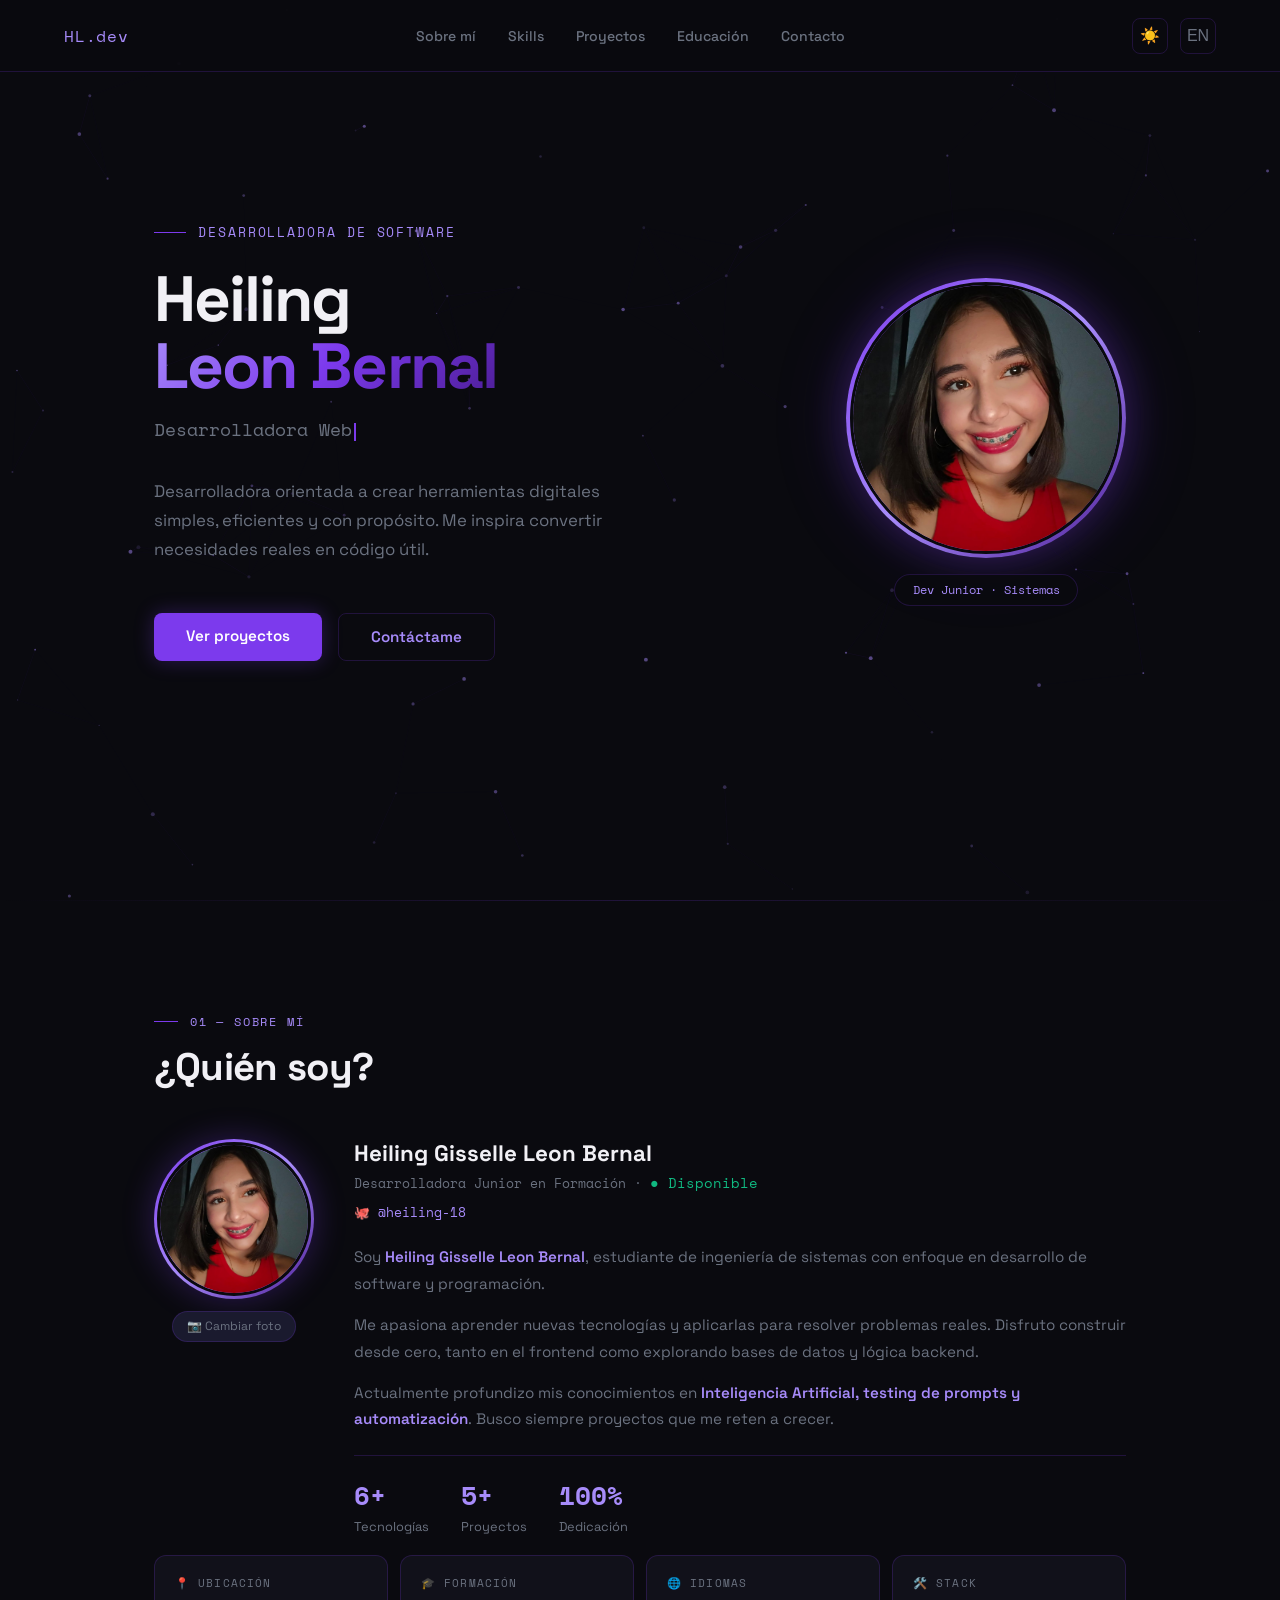
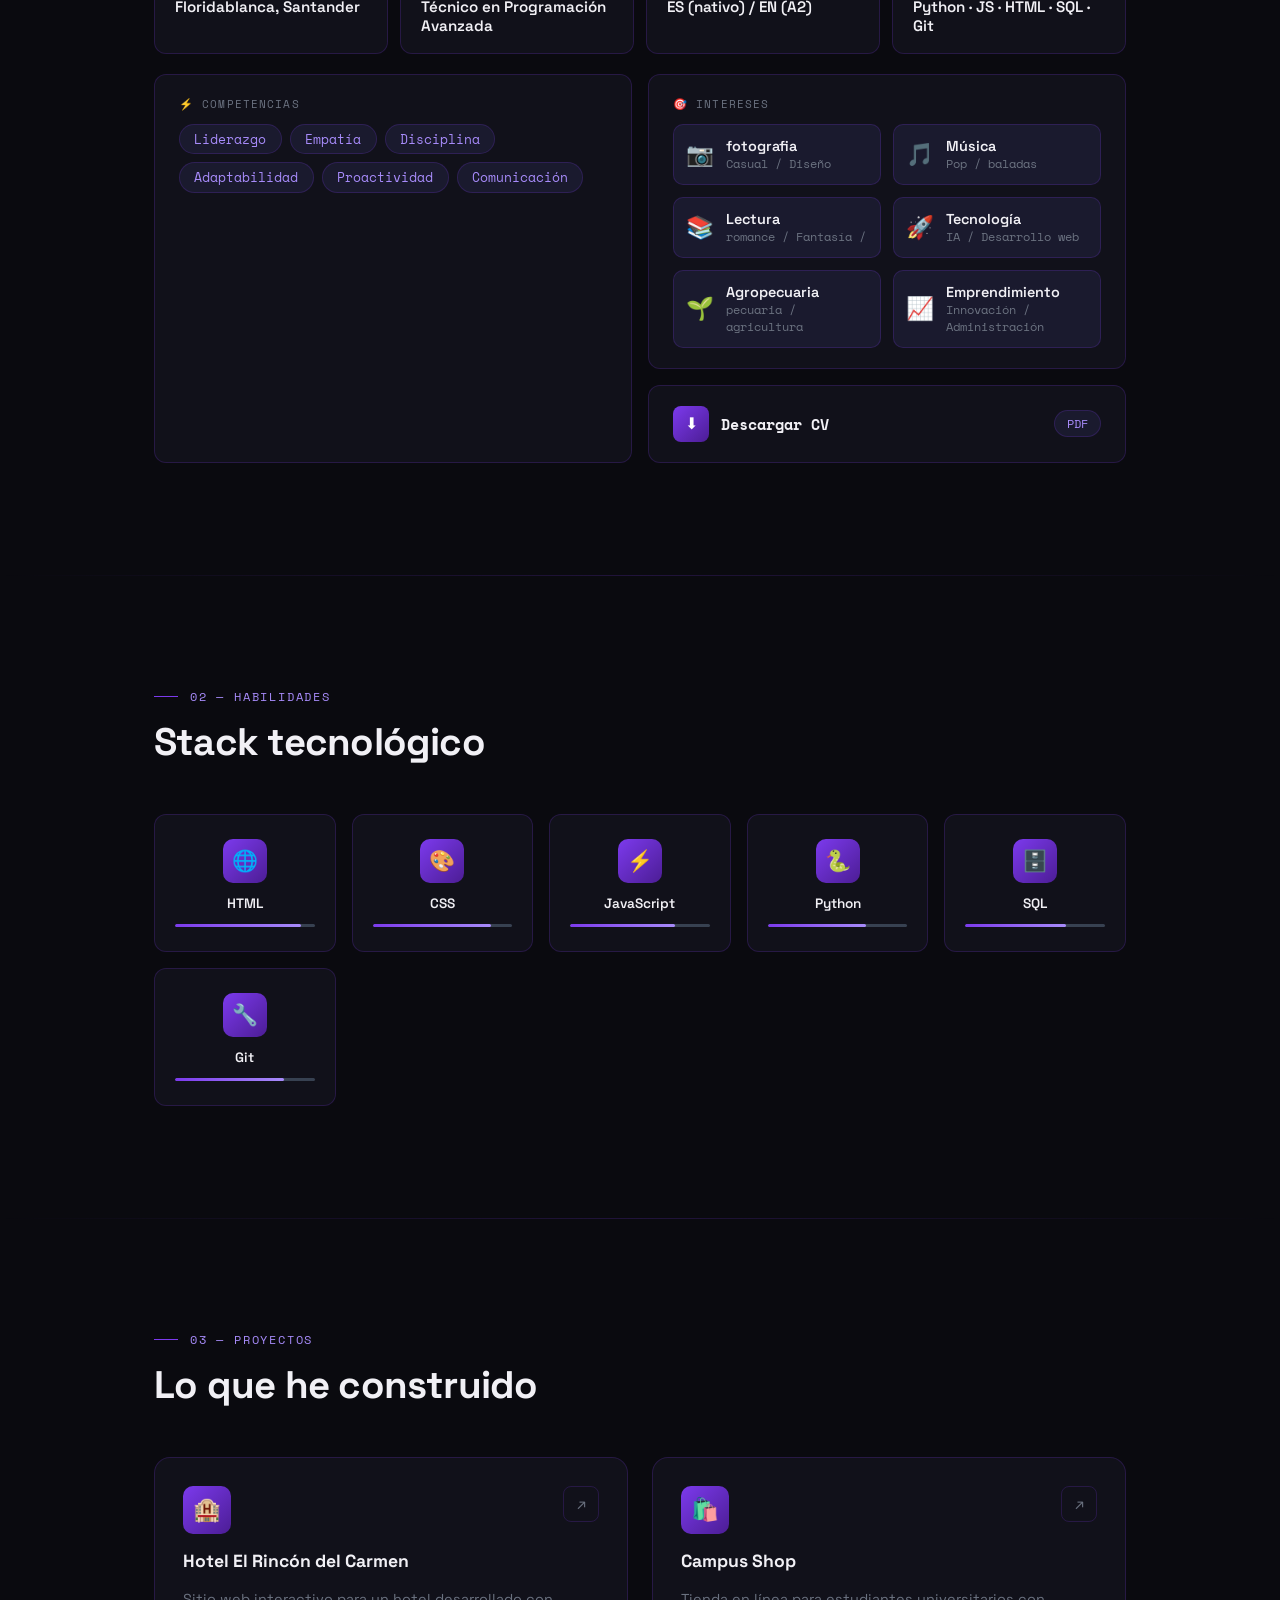
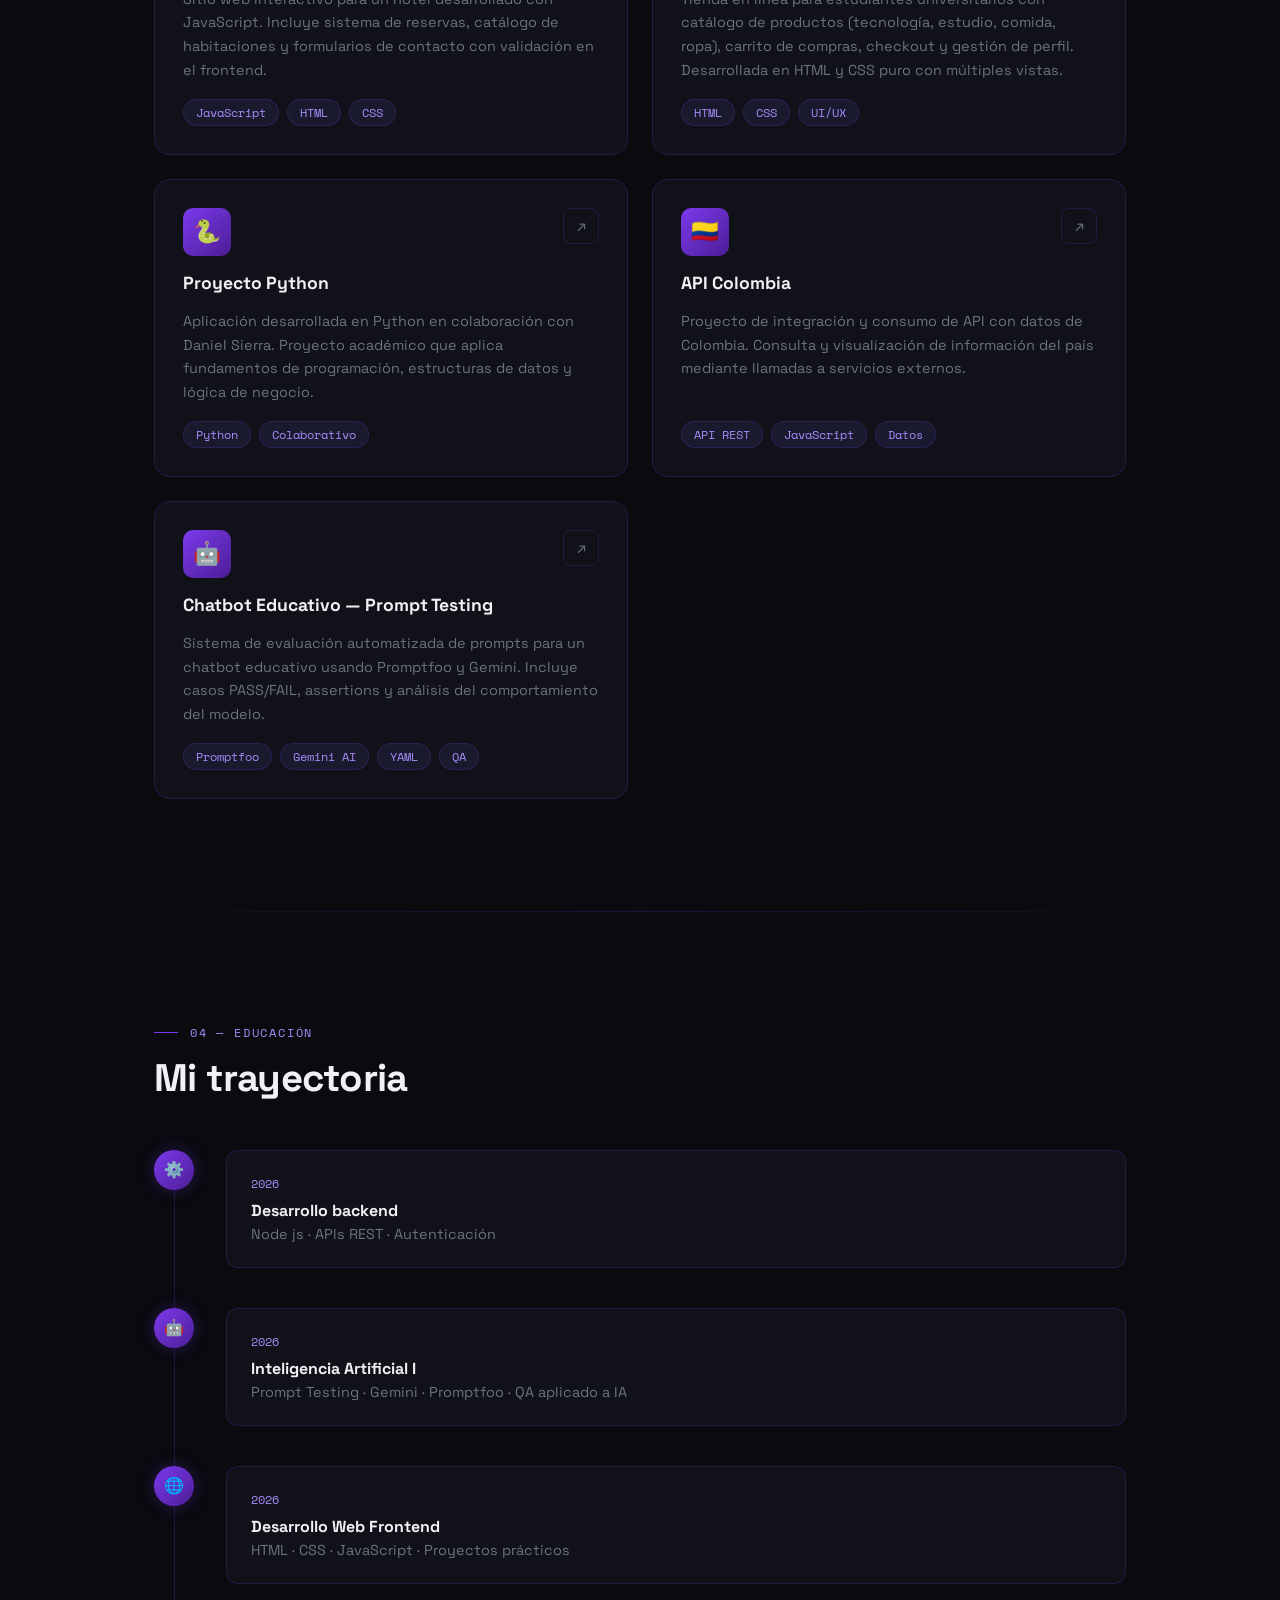
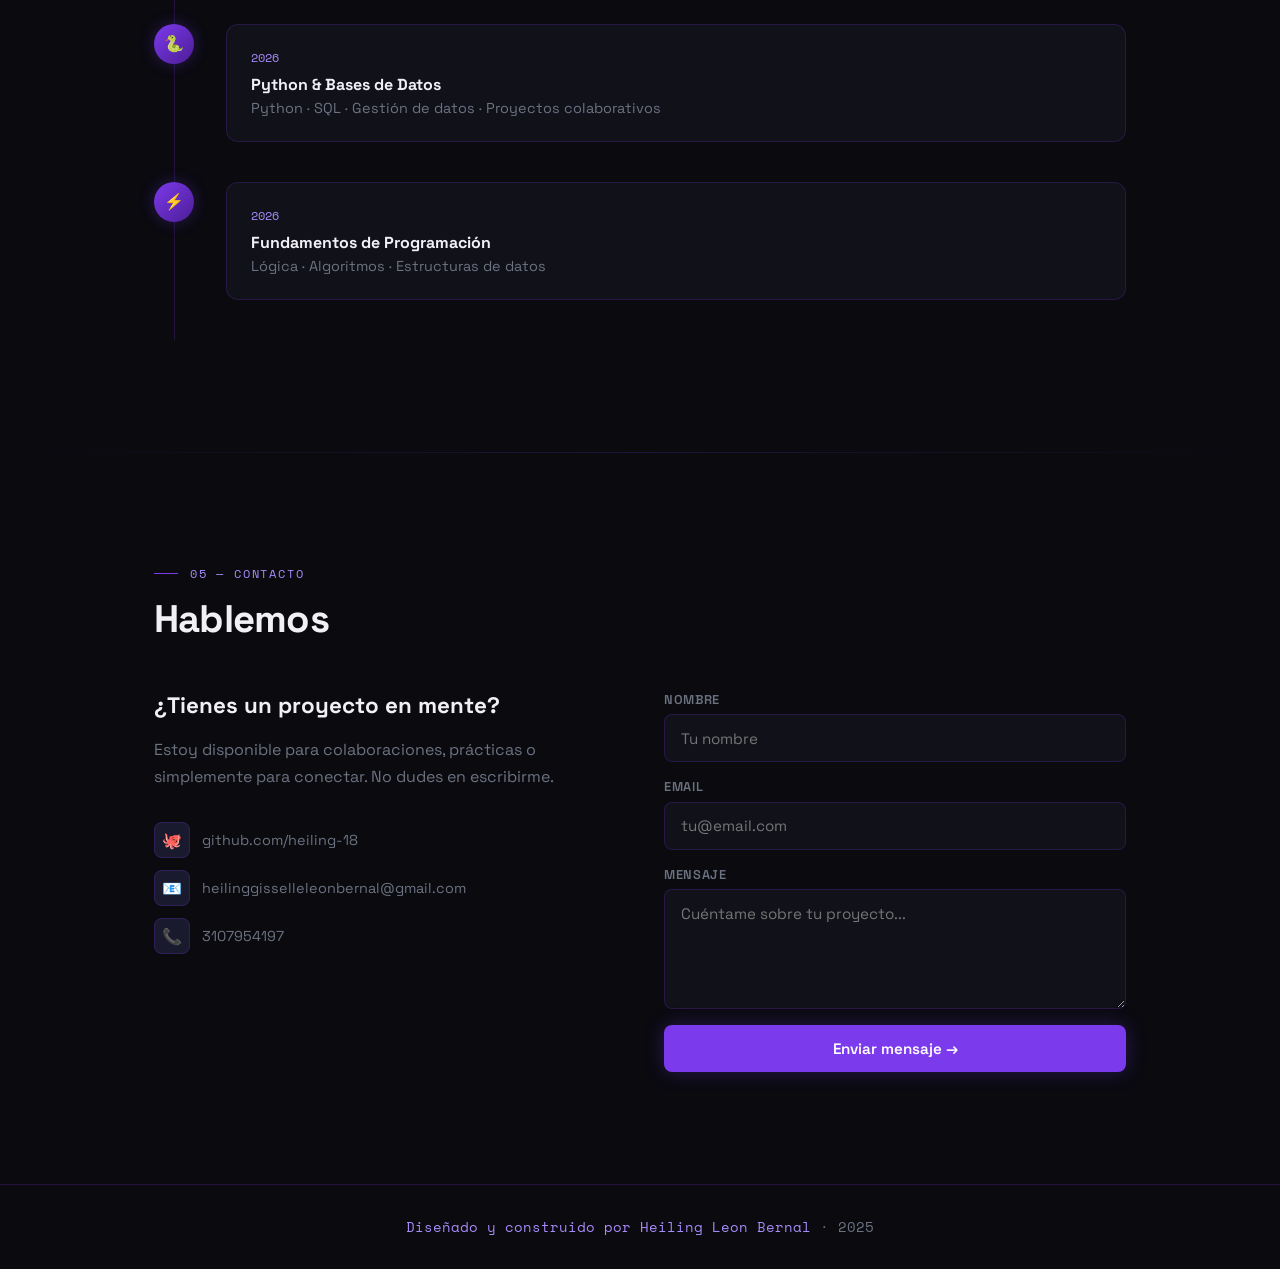
==== commit fdb382eb: "se cambio unos detalles" ====
--- a/index.html
+++ b/index.html
@@ -251,17 +251,17 @@
   <div class="edu-timeline reveal" id="edu-timeline">
     <!-- Filled by i18n.js -->
     <div class="edu-item">
-      <div class="edu-dot">🎓</div>
-      <div class="edu-content">
-        <div class="edu-year">2025 — Presente</div>
-        <div class="edu-title">Bases de datos</div>
-        <div class="edu-place">Universidad — Bucaramanga, Colombia</div>
+      <div class="edu-dot">⚙️</div>
+      <div class="edu-content">
+        <div class="edu-year">2026</div>
+        <div class="edu-title">Desarrollo backend</div>
+        <div class="edu-place">Node js · APIs REST · Autenticación </div>
       </div>
     </div>
     <div class="edu-item">
       <div class="edu-dot">🤖</div>
       <div class="edu-content">
-        <div class="edu-year">2025</div>
+        <div class="edu-year">2026</div>
         <div class="edu-title">Inteligencia Artificial I</div>
         <div class="edu-place">Prompt Testing · Gemini · Promptfoo · QA aplicado a IA</div>
       </div>
@@ -269,7 +269,7 @@
     <div class="edu-item">
       <div class="edu-dot">🌐</div>
       <div class="edu-content">
-        <div class="edu-year">2025</div>
+        <div class="edu-year">2026</div>
         <div class="edu-title">Desarrollo Web Frontend</div>
         <div class="edu-place">HTML · CSS · JavaScript · Proyectos prácticos</div>
       </div>
@@ -277,7 +277,7 @@
     <div class="edu-item">
       <div class="edu-dot">🐍</div>
       <div class="edu-content">
-        <div class="edu-year">2025</div>
+        <div class="edu-year">2026</div>
         <div class="edu-title">Python & Bases de Datos</div>
         <div class="edu-place">Python · SQL · Gestión de datos · Proyectos colaborativos</div>
       </div>
@@ -285,7 +285,7 @@
     <div class="edu-item">
       <div class="edu-dot">⚡</div>
       <div class="edu-content">
-        <div class="edu-year">2025</div>
+        <div class="edu-year">2026</div>
         <div class="edu-title">Fundamentos de Programación</div>
         <div class="edu-place">Lógica · Algoritmos · Estructuras de datos</div>
       </div>
@@ -312,6 +312,10 @@
         <a href="mailto:heilinggisselleleonbernal@gmail.com" class="contact-link">
           <div class="contact-link-icon">📧</div> heilinggisselleleonbernal@gmail.com
         </a>
+       <a href="tel:3107954197" class="contact-link">
+          <div class="contact-link-icon">📞</div> 3107954197
+        </a>
+
       </div>
     </div>
     <form class="contact-form" onsubmit="handleSubmit(event)">
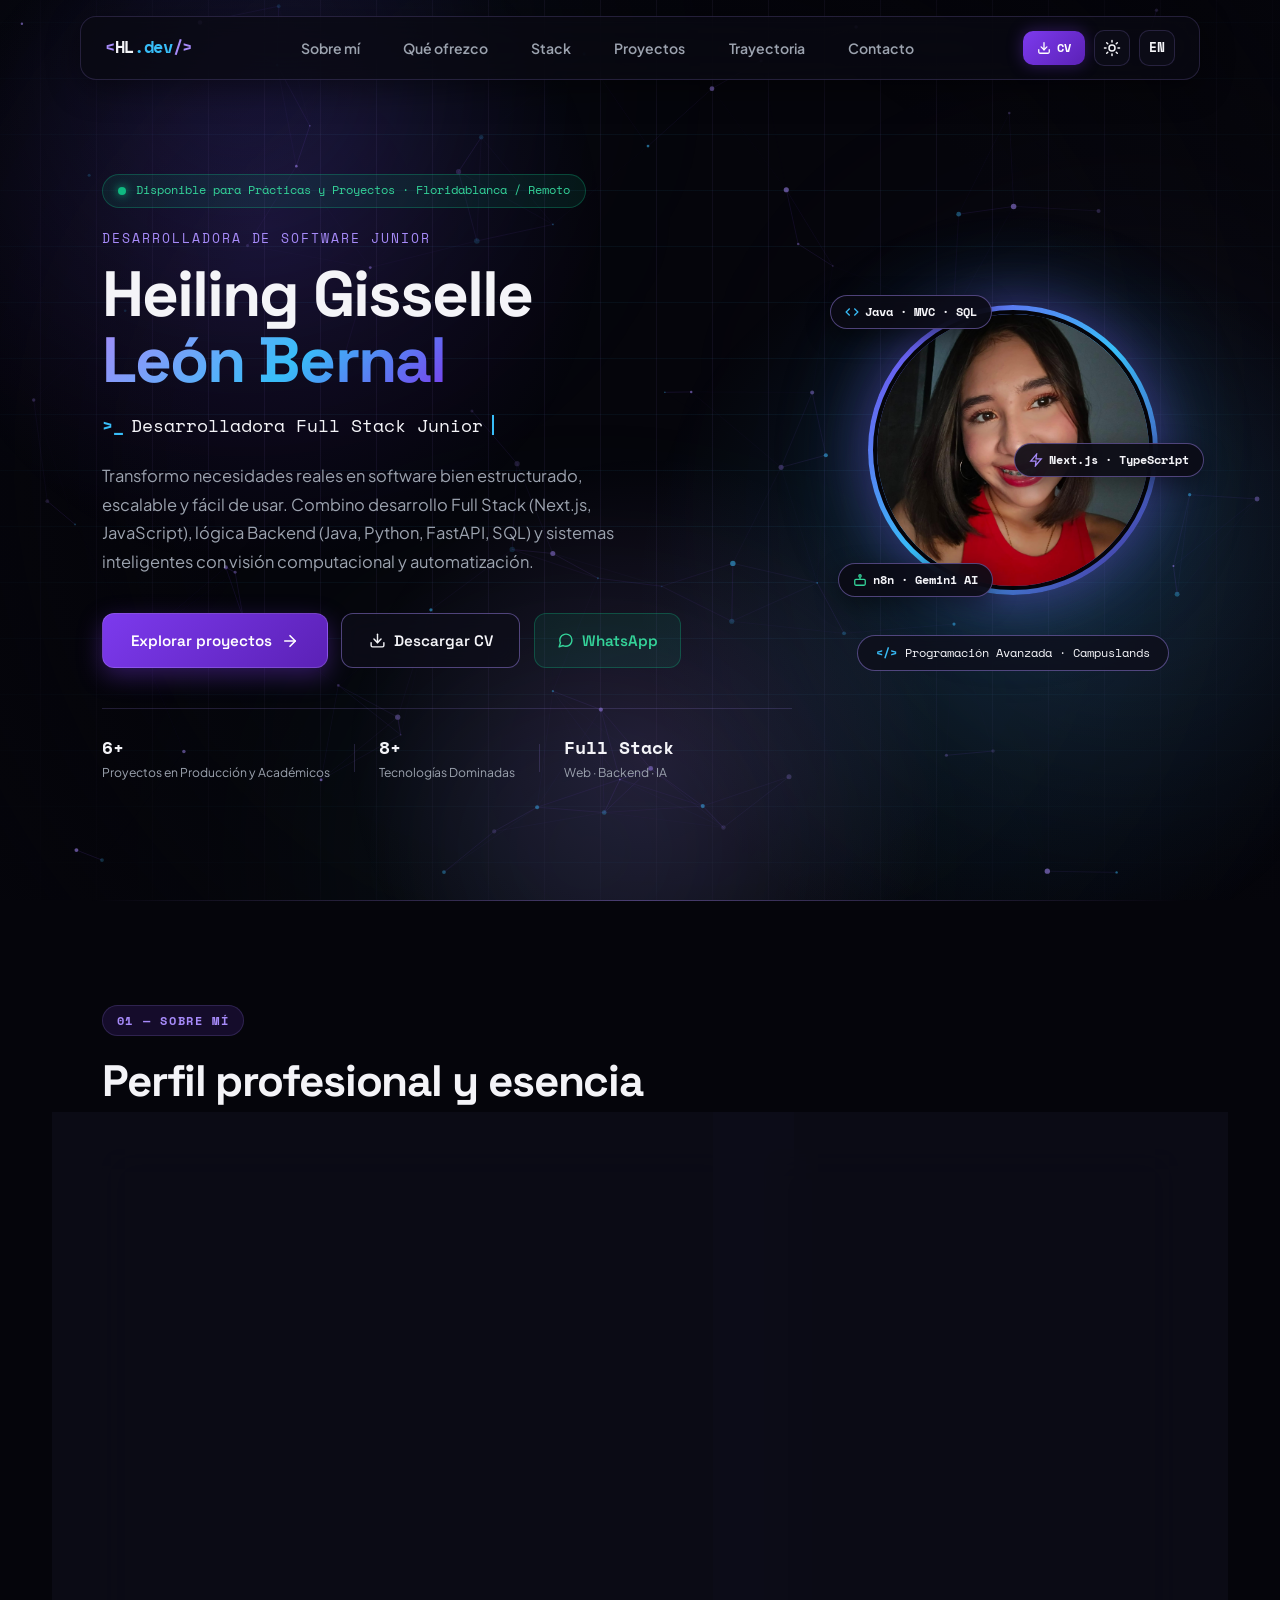
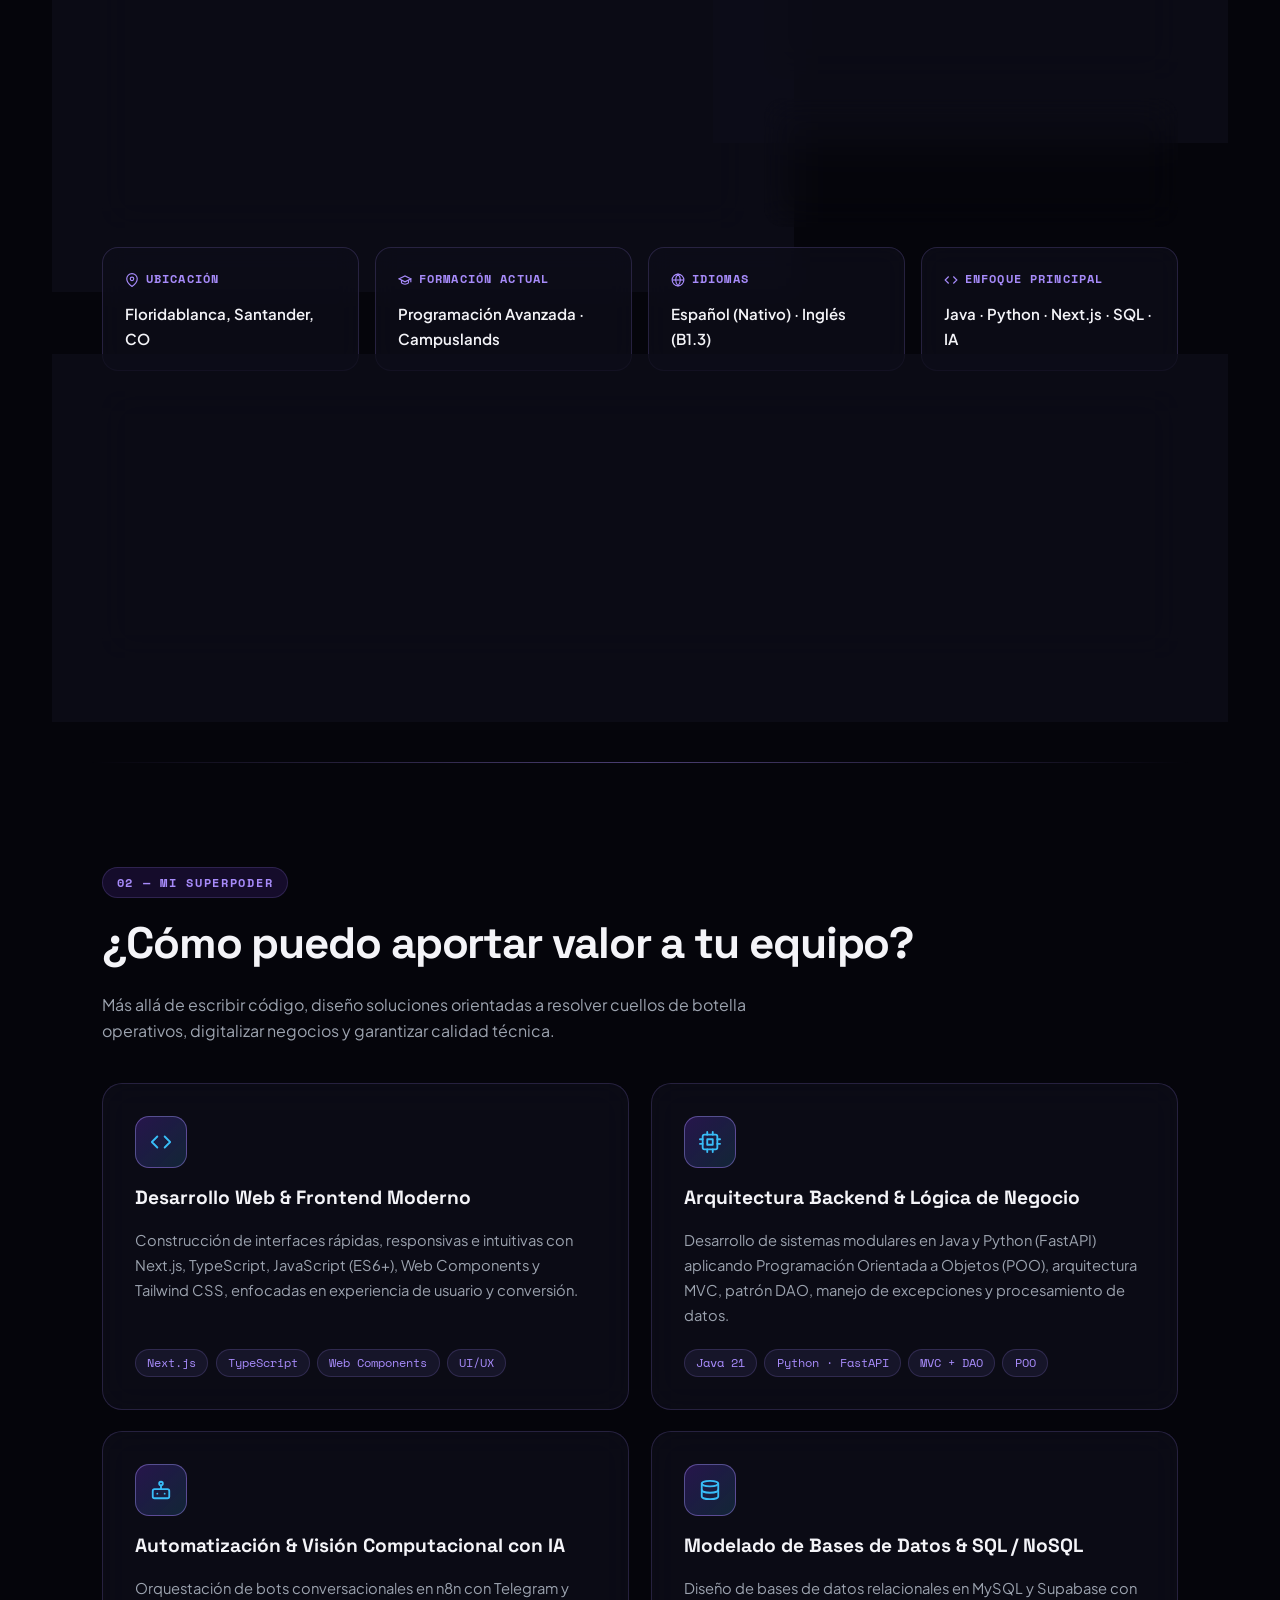
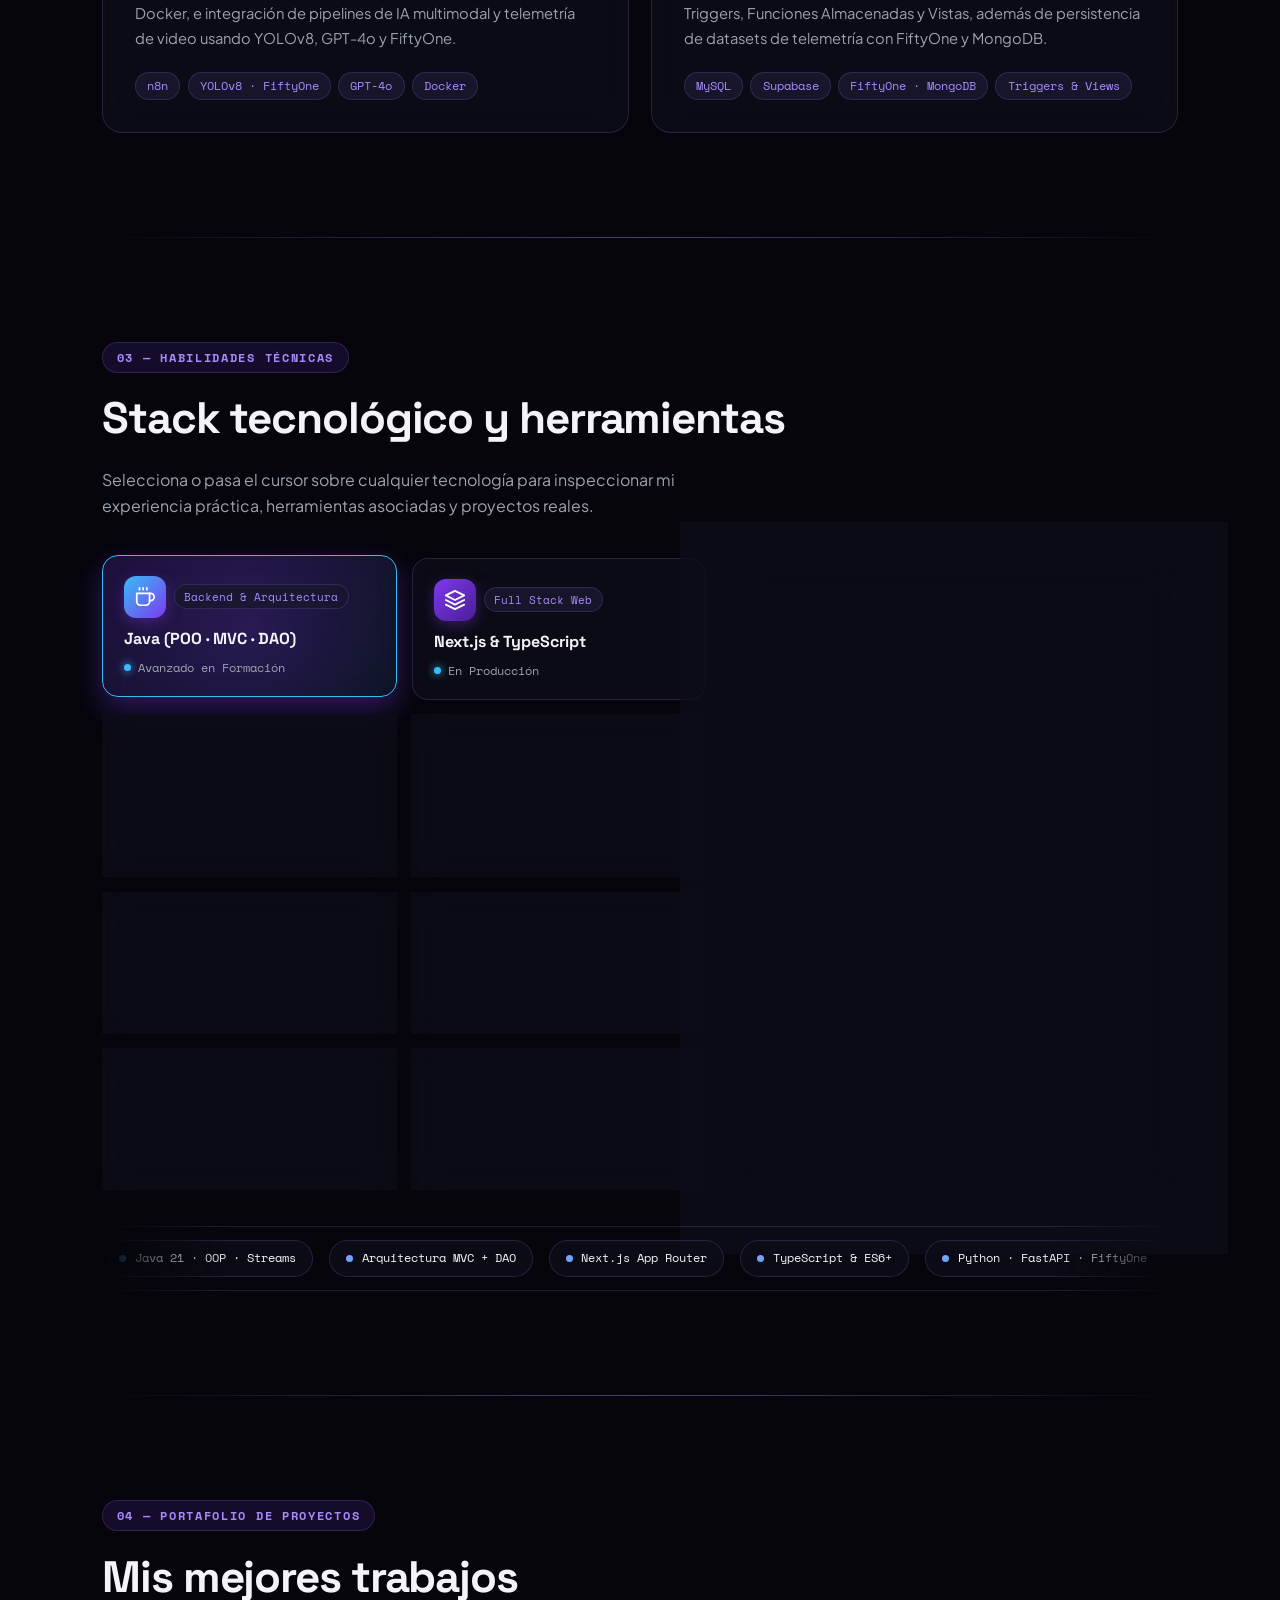
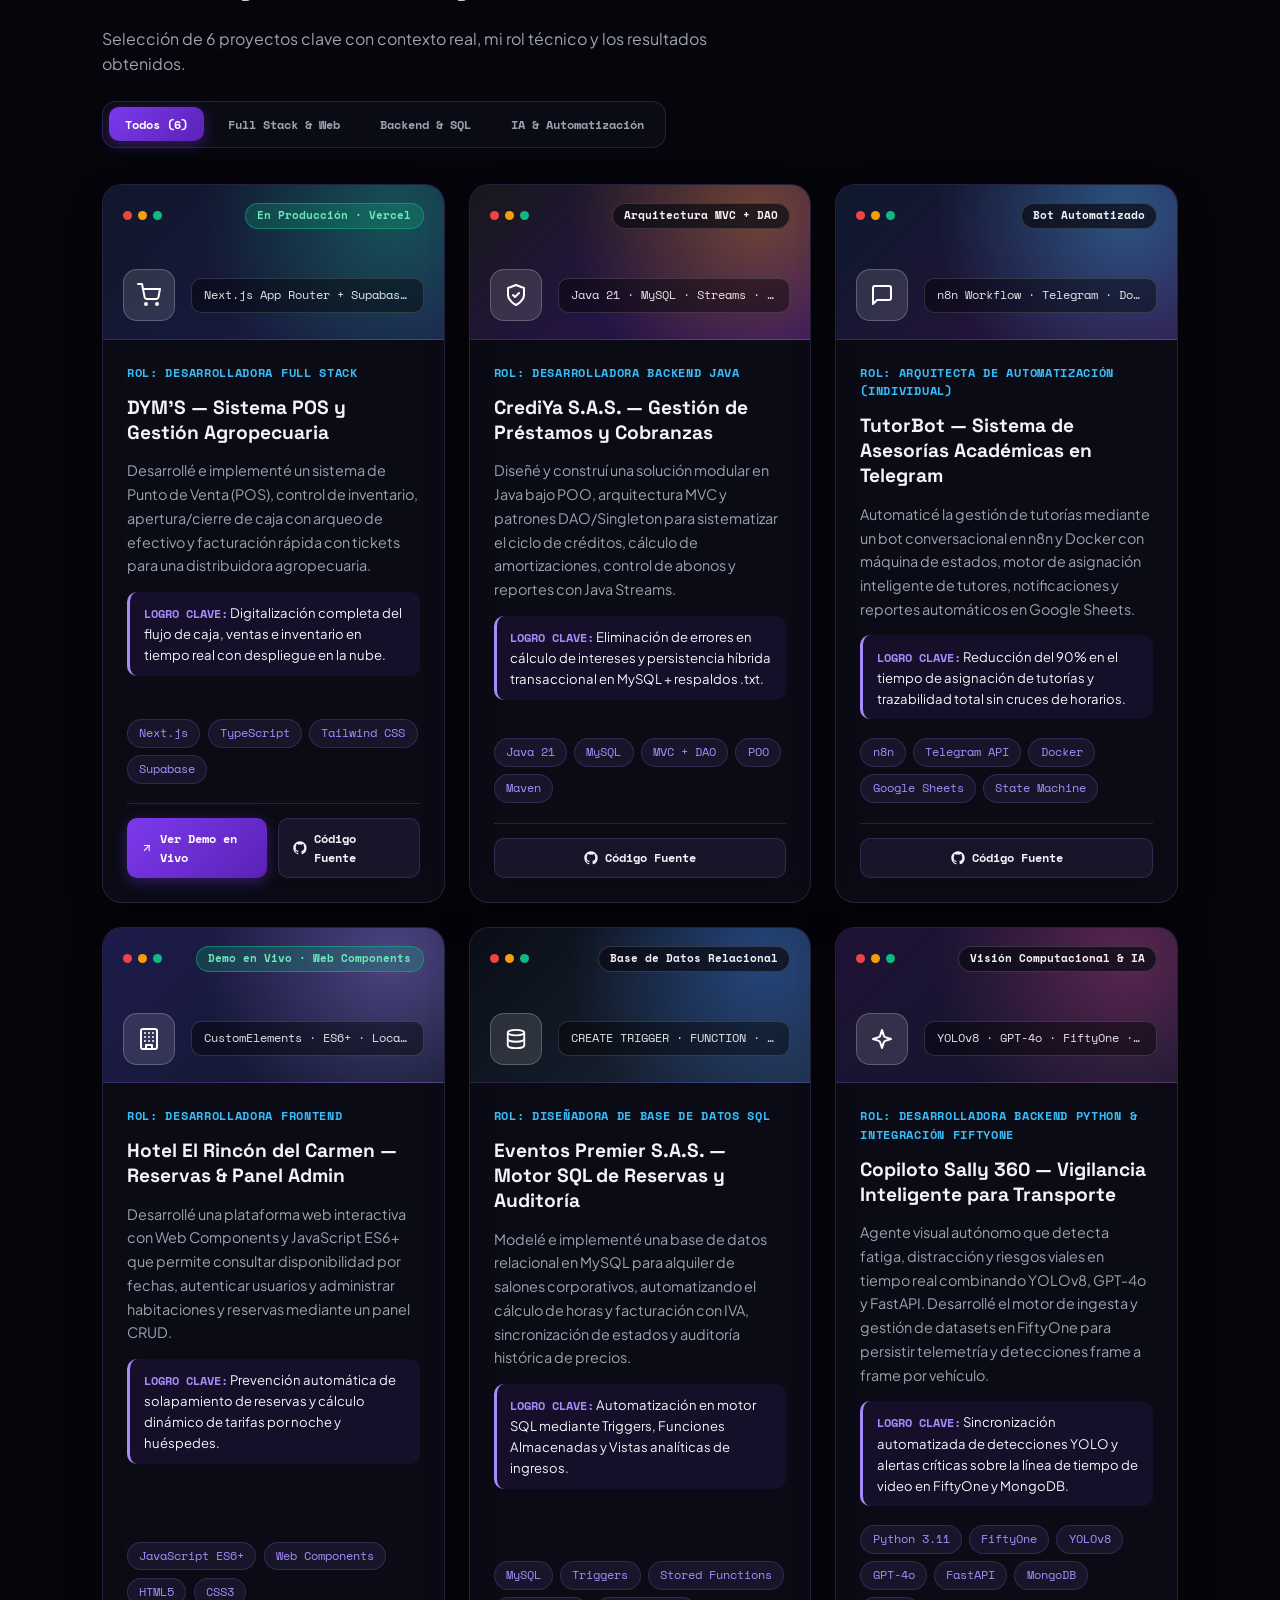
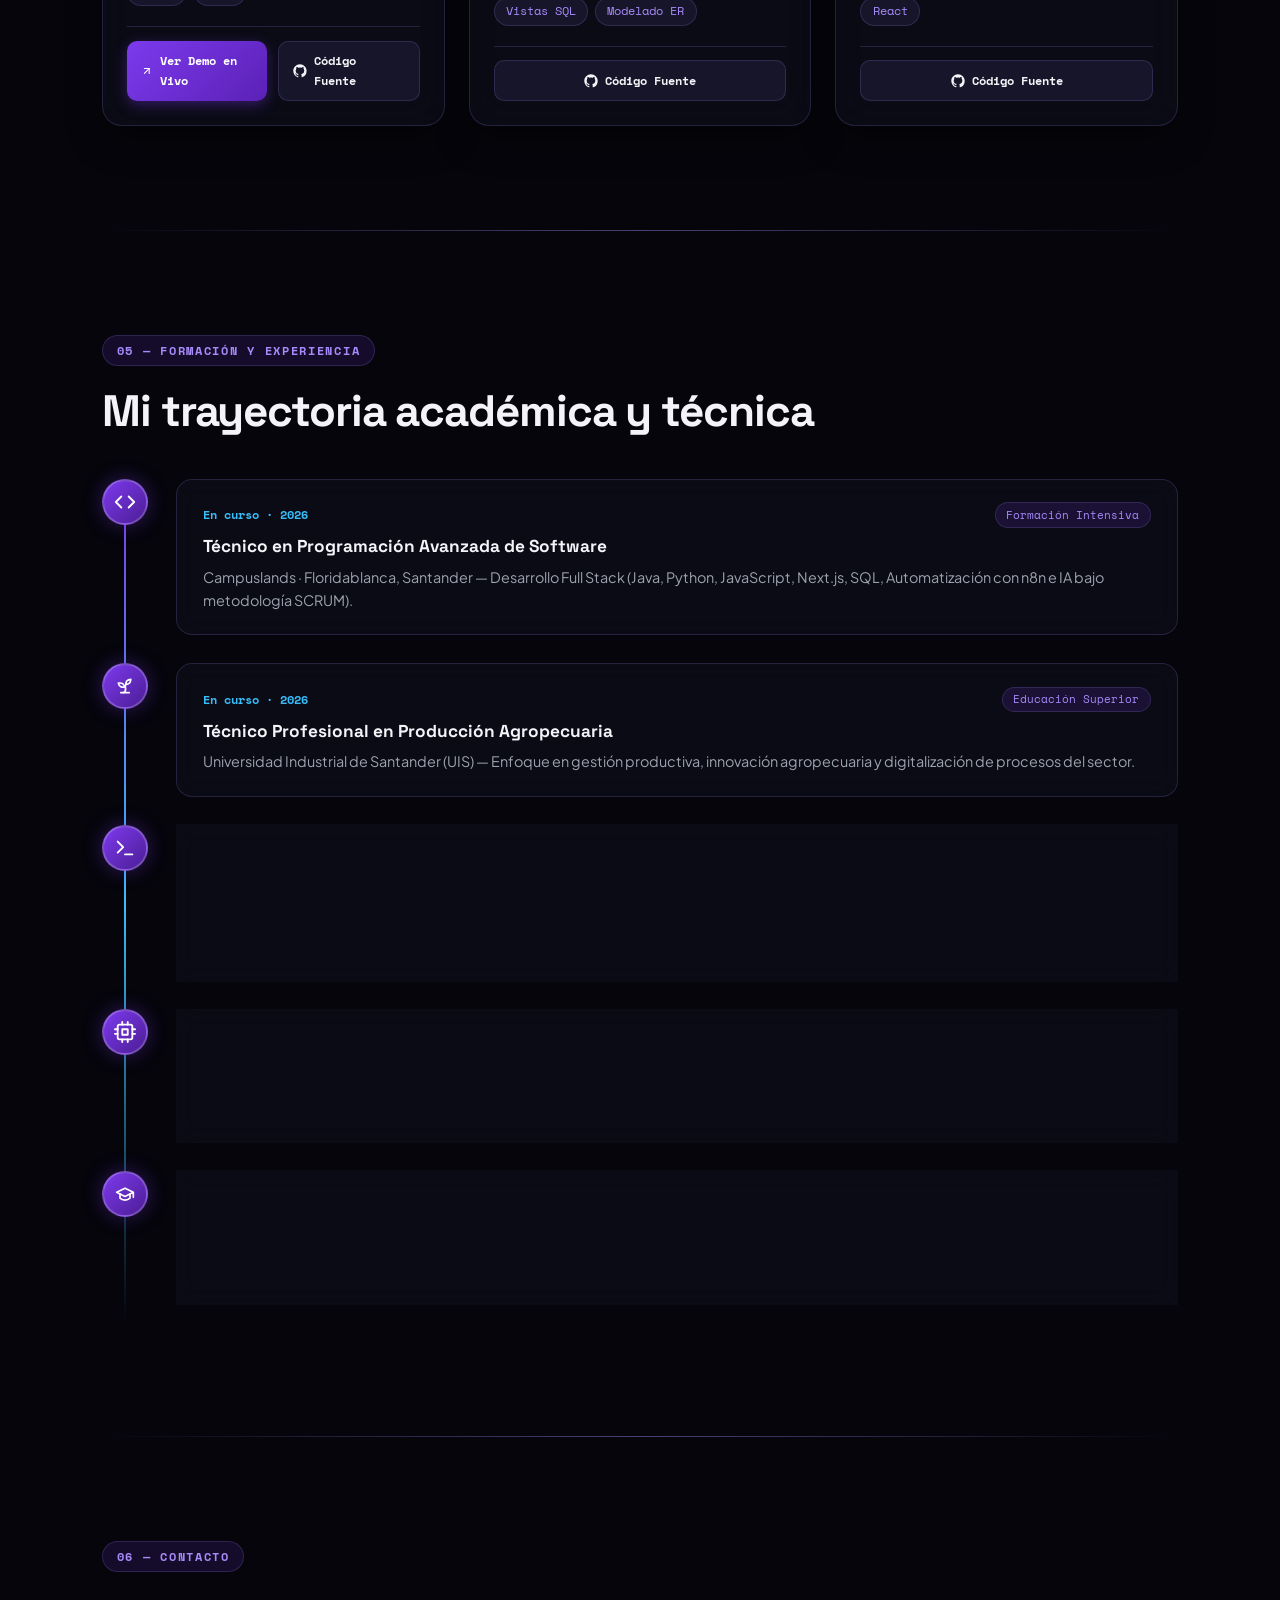
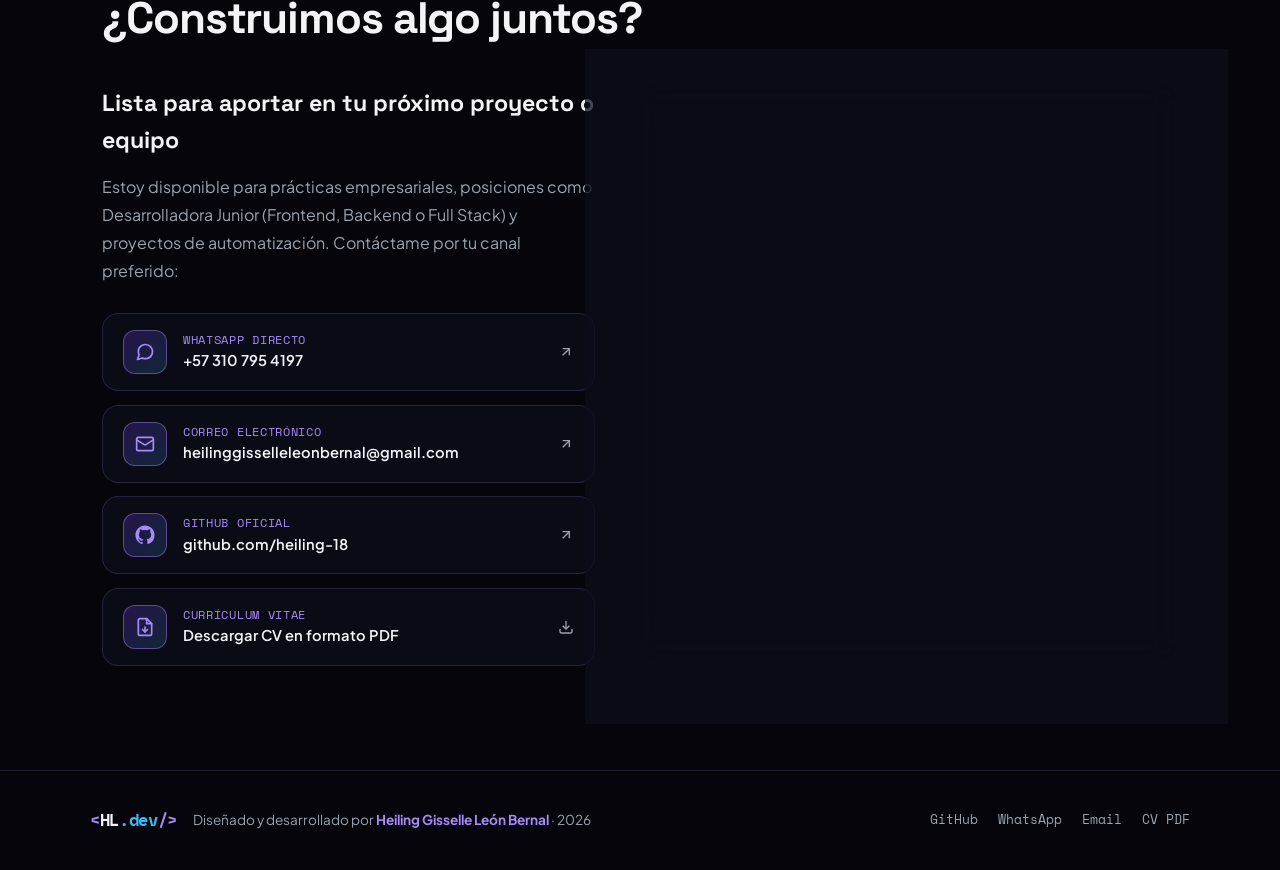
==== commit 8e56a3a1: "feat: rediseño profesional del portafolio, SVGs, Copiloto Sally 360 y demo Hotel" ====
--- a/index.html
+++ b/index.html
@@ -1,346 +1,500 @@
 <!DOCTYPE html>
 <html lang="es" data-theme="dark">
 <head>
-<meta charset="UTF-8">
-<meta name="viewport" content="width=device-width, initial-scale=1.0">
-<title>Heiling Leon — Portfolio</title>
-<link href="https://fonts.googleapis.com/css2?family=Space+Grotesk:wght@300;400;500;600;700&family=Space+Mono:wght@400;700&display=swap" rel="stylesheet">
-<link rel="stylesheet" href="css/main.css">
-<link rel="stylesheet" href="css/projects.css">
+  <meta charset="UTF-8">
+  <meta name="viewport" content="width=device-width, initial-scale=1.0">
+  <meta name="description" content="Portafolio profesional de Heiling Gisselle León Bernal — Desarrolladora de Software Junior especializada en Java, Python, JavaScript/Next.js, SQL y Automatización con IA.">
+  <title>Heiling León Bernal — Desarrolladora de Software | Portafolio</title>
+  <link rel="preconnect" href="https://fonts.googleapis.com">
+  <link rel="preconnect" href="https://fonts.gstatic.com" crossorigin>
+  <link href="https://fonts.googleapis.com/css2?family=Plus+Jakarta+Sans:wght@400;500;600;700&family=Space+Grotesk:wght@500;600;700&family=Space+Mono:wght@400;700&display=swap" rel="stylesheet">
+  <link rel="stylesheet" href="css/main.css">
+  <link rel="stylesheet" href="css/projects.css">
 </head>
 <body>
 
+<!-- SCROLL PROGRESS INDICATOR -->
+<div id="progress" aria-hidden="true"></div>
+
 <!-- LOADER -->
 <div id="loader">
-  <div class="loader-logo">HL.dev</div>
+  <div class="loader-logo">HL<span>.dev</span></div>
   <div class="loader-bar-wrap"><div class="loader-bar"></div></div>
-  <div class="loader-text" data-i18n="loader_text">Cargando portafolio...</div>
+  <div class="loader-text" data-i18n="loader_text">Inicializando portafolio...</div>
 </div>
 
-<!-- PARTICLES -->
-<canvas id="particles"></canvas>
-
-<!-- NAV -->
-<nav>
-  <a href="#hero" class="nav-logo">HL.dev</a>
-  <ul class="nav-links">
-    <li><a href="#sobre-mi"  data-i18n="nav_about">Sobre mí</a></li>
-    <li><a href="#habilidades" data-i18n="nav_skills">Skills</a></li>
+<!-- BOOM BACKGROUND: ARCHITECTURAL CYBER GRID + AURORA BEAMS + INTERACTIVE NEBULA CANVAS -->
+<div class="bg-stage" aria-hidden="true">
+  <div class="cyber-grid-bg"></div>
+  <div class="aurora-beam beam-1"></div>
+  <div class="aurora-beam beam-2"></div>
+  <div class="aurora-beam beam-3"></div>
+  <div class="bg-vignette"></div>
+</div>
+<canvas id="particles" aria-hidden="true"></canvas>
+
+<!-- NAVBAR -->
+<nav id="navbar">
+  <a href="#hero" class="nav-logo">
+    <span class="logo-bracket">&lt;</span>HL<span class="logo-dot">.dev</span><span class="logo-bracket">/&gt;</span>
+  </a>
+
+  <ul class="nav-links" id="nav-links">
+    <li><a href="#sobre-mi" data-i18n="nav_about">Sobre mí</a></li>
+    <li><a href="#servicios" data-i18n="nav_services">Qué ofrezco</a></li>
+    <li><a href="#habilidades" data-i18n="nav_skills">Stack</a></li>
     <li><a href="#proyectos" data-i18n="nav_projects">Proyectos</a></li>
-    <li><a href="#educacion" data-i18n="nav_education">Educación</a></li>
-    <li><a href="#contacto"  data-i18n="nav_contact">Contacto</a></li>
+    <li><a href="#educacion" data-i18n="nav_education">Trayectoria</a></li>
+    <li><a href="#contacto" data-i18n="nav_contact">Contacto</a></li>
   </ul>
+
   <div class="nav-controls">
-    <button class="ctrl-btn" id="theme-btn" onclick="toggleTheme()" title="Toggle theme">☀️</button>
-    <button class="ctrl-btn" id="lang-btn"  onclick="toggleLang()"  title="Toggle language">EN</button>
+    <a href="cv.pdf" download="CV_Heiling_Leon_Bernal.pdf" class="nav-cv-btn">
+      <svg viewBox="0 0 24 24" width="14" height="14" fill="none" stroke="currentColor" stroke-width="2.2" stroke-linecap="round" stroke-linejoin="round"><path d="M21 15v4a2 2 0 0 1-2 2H5a2 2 0 0 1-2-2v-4"/><polyline points="7 10 12 15 17 10"/><line x1="12" y1="15" x2="12" y2="3"/></svg>
+      <span>CV</span>
+    </a>
+    <button class="ctrl-btn" id="theme-btn" onclick="toggleTheme()" title="Cambiar tema" aria-label="Cambiar tema"></button>
+    <button class="ctrl-btn" id="lang-btn" onclick="toggleLang()" title="Cambiar idioma" aria-label="Cambiar idioma">EN</button>
+    <button class="ctrl-btn mobile-menu-btn" id="mobile-menu-btn" onclick="toggleMobileMenu()" aria-label="Menú">
+      <svg viewBox="0 0 24 24" width="18" height="18" fill="none" stroke="currentColor" stroke-width="2" stroke-linecap="round"><line x1="3" y1="6" x2="21" y2="6"/><line x1="3" y1="12" x2="21" y2="12"/><line x1="3" y1="18" x2="21" y2="18"/></svg>
+    </button>
   </div>
 </nav>
 
-<!-- HERO -->
+<!-- HERO (ÚNICA FOTO DEL PORTAFOLIO) -->
 <section id="hero">
   <div class="hero-inner">
     <div class="hero-content">
-      <div class="hero-tag">Desarrolladora de Software</div>
-      <h1 class="hero-name">Heiling<br><span>Leon Bernal</span></h1>
-      <p class="hero-role"><span id="typed-text"></span><span class="cursor"></span></p>
-      <p class="hero-desc" data-i18n="hero_desc">Desarrolladora orientada a crear herramientas digitales simples, eficientes y con propósito. Me inspira convertir necesidades reales en código útil.</p>
+      <div class="hero-status-pill">
+        <span class="status-dot"></span>
+        <span data-i18n="hero_badge">Disponible para Prácticas y Proyectos · Floridablanca / Remoto</span>
+      </div>
+
+      <div class="hero-tag" data-i18n="hero_tag">Desarrolladora de Software Junior</div>
+
+      <h1 class="hero-name">
+        Heiling Gisselle<br>
+        <span>León Bernal</span>
+      </h1>
+
+      <p class="hero-role">
+        <span class="role-prefix">&gt;_</span>
+        <span id="typed-text"></span><span class="cursor"></span>
+      </p>
+
+      <p class="hero-desc" data-i18n="hero_desc">
+        Transformo necesidades reales en software bien estructurado, escalable y fácil de usar. Combino desarrollo Full Stack (Next.js, JavaScript), lógica Backend (Java, Python, SQL) y automatización inteligente con IA.
+      </p>
+
       <div class="hero-btns">
-        <a href="#proyectos" class="btn-primary" data-i18n="hero_btn1">Ver proyectos</a>
-        <a href="#contacto"  class="btn-secondary" data-i18n="hero_btn2">Contáctame</a>
-      </div>
-    </div>
+        <a href="#proyectos" class="btn-primary">
+          <span data-i18n="hero_btn1">Explorar proyectos</span>
+          <svg class="btn-arrow" viewBox="0 0 24 24" width="18" height="18" fill="none" stroke="currentColor" stroke-width="2.2" stroke-linecap="round" stroke-linejoin="round"><line x1="5" y1="12" x2="19" y2="12"/><polyline points="12 5 19 12 12 19"/></svg>
+        </a>
+        <a href="cv.pdf" download="CV_Heiling_Leon_Bernal.pdf" class="btn-secondary">
+          <svg viewBox="0 0 24 24" width="17" height="17" fill="none" stroke="currentColor" stroke-width="2" stroke-linecap="round" stroke-linejoin="round"><path d="M21 15v4a2 2 0 0 1-2 2H5a2 2 0 0 1-2-2v-4"/><polyline points="7 10 12 15 17 10"/><line x1="12" y1="15" x2="12" y2="3"/></svg>
+          <span data-i18n="hero_btn_cv">Descargar CV</span>
+        </a>
+        <a href="https://wa.me/573107954197?text=Hola%20Heiling,%20vi%20tu%20portafolio%20y%20me%20gustar%C3%ADa%20contactarte." target="_blank" rel="noopener" class="btn-ghost">
+          <svg viewBox="0 0 24 24" width="17" height="17" fill="none" stroke="currentColor" stroke-width="2" stroke-linecap="round" stroke-linejoin="round"><path d="M21 11.5a8.38 8.38 0 0 1-.9 3.8 8.5 8.5 0 0 1-7.6 4.7 8.38 8.38 0 0 1-3.8-.9L3 21l1.9-5.7a8.38 8.38 0 0 1-.9-3.8 8.5 8.5 0 0 1 4.7-7.6 8.38 8.38 0 0 1 3.8-.9h.5a8.48 8.48 0 0 1 8 8v.5z"/></svg>
+          <span data-i18n="hero_btn2">WhatsApp</span>
+        </a>
+      </div>
+
+      <div class="hero-quick-metrics">
+        <div class="hero-metric">
+          <strong>6+</strong>
+          <span data-i18n="hero_m1">Proyectos en Producción y Académicos</span>
+        </div>
+        <div class="hero-metric-sep"></div>
+        <div class="hero-metric">
+          <strong>8+</strong>
+          <span data-i18n="hero_m2">Tecnologías Dominadas</span>
+        </div>
+        <div class="hero-metric-sep"></div>
+        <div class="hero-metric">
+          <strong>Full Stack</strong>
+          <span data-i18n="hero_m3">Web · Backend · IA</span>
+        </div>
+      </div>
+    </div>
+
     <div class="hero-photo-wrap">
-      <div class="hero-photo-ring">
-        <img src="image/imagen.jpg" alt="Heiling Leon" class="hero-photo" onerror="this.parentElement.innerHTML='<span style=\'font-size:3rem;font-weight:700;color:#fff;\'>HG</span>'">
-      </div>
-      <div class="hero-photo-badge">Dev Junior · Sistemas</div>
+      <div class="hero-orbit">
+        <div class="floating-chip chip-top">
+          <svg viewBox="0 0 24 24" width="14" height="14" fill="none" stroke="var(--cyan)" stroke-width="2.2"><polyline points="16 18 22 12 16 6"/><polyline points="8 6 2 12 8 18"/></svg>
+          <span>Java · MVC · SQL</span>
+        </div>
+        <div class="floating-chip chip-right">
+          <svg viewBox="0 0 24 24" width="14" height="14" fill="none" stroke="var(--purple-light)" stroke-width="2.2"><polygon points="13 2 3 14 12 14 11 22 21 10 12 10 13 2"/></svg>
+          <span>Next.js · TypeScript</span>
+        </div>
+        <div class="floating-chip chip-bottom">
+          <svg viewBox="0 0 24 24" width="14" height="14" fill="none" stroke="#34d399" stroke-width="2.2"><rect x="3" y="11" width="18" height="10" rx="2"/><circle cx="12" cy="5" r="2"/><path d="M12 7v4"/></svg>
+          <span>n8n · Gemini AI</span>
+        </div>
+        <div class="hero-photo-ring">
+          <img src="image/imagen.jpg" alt="Heiling Gisselle León Bernal" class="hero-photo" fetchpriority="high" onerror="this.parentElement.innerHTML='<span style=\'font-size:3rem;font-weight:700;color:#fff;\'>HL</span>'">
+        </div>
+      </div>
+      <div class="hero-photo-badge">
+        <span class="badge-code">&lt;/&gt;</span>
+        <span data-i18n="hero_photo_badge">Programación Avanzada · Campuslands</span>
+      </div>
     </div>
   </div>
 </section>
 
 <div class="divider"></div>
 
-<!-- SOBRE MI -->
+<!-- 01 — SOBRE MÍ (SIN SEGUNDA IMAGEN) -->
 <section id="sobre-mi">
   <div class="reveal">
     <div class="section-label" data-i18n="about_label">01 — Sobre mí</div>
-    <h2 class="section-title" data-i18n="about_title">¿Quién soy?</h2>
-  </div>
-
-  <!-- Fila superior: foto + info + stats -->
-  <div class="about-top reveal">
-    <div class="about-photo-col">
-      <div class="about-photo-ring">
-        <img src="image/imagen.jpg" alt="Heiling Leon" onerror="this.parentElement.innerHTML='<span style=&quot;font-size:2.5rem;font-weight:700;color:#fff;&quot;>HG</span>'">
-      </div>
-      <label class="avatar-upload-btn" title="Cambiar foto">
-        📷 Cambiar foto
-        <input type="file" id="avatar-input" accept="image/*">
-      </label>
-    </div>
-
-    <div class="about-info-col">
-      <div class="about-name-block">
-        <div class="about-fullname">Heiling Gisselle Leon Bernal</div>
-        <div class="about-subrole">Desarrolladora Junior en Formación · <span class="perfil-disponible">● Disponible</span></div>
-        <a href="https://github.com/heiling-18" target="_blank" class="about-github-link">🐙 @heiling-18</a>
-      </div>
-
-      <p data-i18n="about_p1">Soy <strong>Heiling Gisselle Leon Bernal</strong>, estudiante de ingeniería de sistemas con enfoque en desarrollo de software y programación.</p>
-      <p data-i18n="about_p2">Me apasiona aprender nuevas tecnologías y aplicarlas para resolver problemas reales. Disfruto construir desde cero, tanto en el frontend como explorando bases de datos y lógica backend.</p>
-      <p data-i18n="about_p3">Actualmente profundizo mis conocimientos en <strong>Inteligencia Artificial, testing de prompts y automatización</strong>. Busco siempre proyectos que me reten a crecer.</p>
+    <h2 class="section-title" data-i18n="about_title">Perfil profesional y esencia</h2>
+  </div>
+
+  <div class="bento-about reveal">
+    <!-- Tarjeta principal de biografía (sin foto duplicada) -->
+    <div class="bento-card bento-bio">
+      <div class="bio-header-clean">
+        <div class="bio-badge-icon">
+          <svg viewBox="0 0 24 24" width="24" height="24" fill="none" stroke="currentColor" stroke-width="2" stroke-linecap="round" stroke-linejoin="round"><path d="M20 21v-2a4 4 0 0 0-4-4H8a4 4 0 0 0-4 4v2"/><circle cx="12" cy="7" r="4"/></svg>
+        </div>
+        <div class="bio-title-wrap">
+          <h3 class="about-fullname">Heiling Gisselle León Bernal</h3>
+          <div class="about-subrole">
+            <span data-i18n="about_subrole">Desarrolladora de Software en Formación</span> ·
+            <span class="perfil-disponible" data-i18n="about_available">En línea y disponible</span>
+          </div>
+        </div>
+        <div class="bio-social-pills">
+          <a href="https://github.com/heiling-18" target="_blank" rel="noopener" class="social-pill">
+            <svg viewBox="0 0 24 24" width="14" height="14" fill="currentColor"><path d="M12 .5C5.65.5.5 5.65.5 12c0 5.08 3.29 9.39 7.86 10.91.58.11.79-.25.79-.56 0-.28-.01-1.02-.02-2-3.2.7-3.88-1.54-3.88-1.54-.52-1.33-1.28-1.68-1.28-1.68-1.05-.71.08-.7.08-.7 1.16.08 1.77 1.19 1.77 1.19 1.03 1.76 2.7 1.25 3.36.96.1-.75.4-1.25.73-1.54-2.55-.29-5.24-1.28-5.24-5.68 0-1.26.45-2.28 1.18-3.09-.12-.29-.51-1.46.11-3.05 0 0 .97-.31 3.17 1.18a11.05 11.05 0 0 1 5.78 0c2.2-1.49 3.16-1.18 3.16-1.18.63 1.59.24 2.76.12 3.05.74.81 1.18 1.83 1.18 3.09 0 4.41-2.69 5.38-5.26 5.67.41.36.78 1.06.78 2.14 0 1.55-.01 2.79-.01 3.17 0 .31.21.68.8.56A11.51 11.51 0 0 0 23.5 12C23.5 5.65 18.35.5 12 .5z"/></svg>
+            <span>github.com/heiling-18</span>
+          </a>
+          <a href="mailto:heilinggisselleleonbernal@gmail.com" class="social-pill">
+            <svg viewBox="0 0 24 24" width="14" height="14" fill="none" stroke="currentColor" stroke-width="2" stroke-linecap="round" stroke-linejoin="round"><rect x="2" y="4" width="20" height="16" rx="2"/><path d="m22 7-8.97 5.7a1.94 1.94 0 0 1-2.06 0L2 7"/></svg>
+            <span>Correo directo</span>
+          </a>
+        </div>
+      </div>
+
+      <div class="bio-paragraphs">
+        <p data-i18n="about_p1">
+          Soy <strong>Heiling Gisselle León Bernal</strong>, desarrolladora de software en formación en <strong>Campuslands</strong>, con base técnica en <strong>Sistemas Teleinformáticos (SENA)</strong> y <strong>Producción Agropecuaria (UIS)</strong>. Esta combinación me permite entender problemas operativos reales del sector productivo y comercial y convertirlos en soluciones tecnológicas prácticas.
+        </p>
+        <p data-i18n="about_p2">
+          Me destaco por construir aplicaciones completas desde cero: desde interfaces web interactivas con <strong>Next.js, TypeScript, HTML, CSS y JavaScript</strong> hasta sistemas backend estructurados con <strong>Java (POO, MVC, DAO), Python (FastAPI) y bases de datos MySQL / Supabase / MongoDB</strong>.
+        </p>
+        <p data-i18n="about_p3">
+          Además, integro <strong>sistemas de visión por computadora e IA (YOLOv8, GPT-4o, FiftyOne) y automatización de flujos con n8n</strong> bajo metodologías ágiles como <strong>SCRUM</strong> y control de versiones colaborativo con <strong>GitFlow</strong>.
+        </p>
+      </div>
 
       <div class="about-stats-row">
-        <div class="about-stat"><span>6+</span><span data-i18n="about_stat1">Tecnologías</span></div>
-        <div class="about-stat"><span>5+</span><span data-i18n="about_stat2">Proyectos</span></div>
-        <div class="about-stat"><span>100%</span><span data-i18n="about_stat3">Dedicación</span></div>
-      </div>
-    </div>
-  </div>
-
-  <!-- Fila info cards -->
-  <div class="about-cards-row reveal">
-    <div class="perfil-info-card"><div class="perfil-info-label">📍 UBICACIÓN</div><div class="perfil-info-value">Floridablanca, Santander</div></div>
-    <div class="perfil-info-card"><div class="perfil-info-label">🎓 FORMACIÓN</div><div class="perfil-info-value">Técnico en Programación Avanzada</div></div>
-    <div class="perfil-info-card"><div class="perfil-info-label">🌐 IDIOMAS</div><div class="perfil-info-value">ES (nativo) / EN (A2)</div></div>
-    <div class="perfil-info-card"><div class="perfil-info-label">🛠️ STACK</div><div class="perfil-info-value">Python · JS · HTML · SQL · Git</div></div>
-  </div>
-
-  <!-- Fila competencias + intereses + CV -->
-  <div class="about-bottom-row reveal">
-    <div class="perfil-competencias-card">
-      <div class="perfil-info-label">⚡ COMPETENCIAS</div>
-      <div class="perfil-competencias">
-        <span class="comp-tag">Liderazgo</span><span class="comp-tag">Empatía</span>
-        <span class="comp-tag">Disciplina</span><span class="comp-tag">Adaptabilidad</span>
-        <span class="comp-tag">Proactividad</span><span class="comp-tag">Comunicación</span>
-        
-      </div>
-    </div>
-
-    <div class="about-right-col">
-      <div class="perfil-intereses-card">
-        <div class="perfil-info-label">🎯 INTERESES</div>
-        <div class="perfil-intereses-grid">
-          <div class="interes-item"><span>📷</span><div><div class="interes-name">fotografia</div><div class="interes-sub"> Casual / Diseño</div></div></div>
-          <div class="interes-item"><span>🎵</span><div><div class="interes-name">Música</div><div class="interes-sub">Pop / baladas</div></div></div>
-          <div class="interes-item"><span>📚</span><div><div class="interes-name">Lectura</div><div class="interes-sub">romance / Fantasía /</div></div></div>
-          <div class="interes-item"><span>🚀</span><div><div class="interes-name">Tecnología</div><div class="interes-sub">IA / Desarrollo web</div></div></div>
-          <div class="interes-item"><span>🌱</span><div><div class="interes-name">Agropecuaria</div><div class="interes-sub">pecuaria / agricultura </div></div></div>
-           <div class="interes-item"><span>📈</span><div><div class="interes-name">Emprendimiento</div><div class="interes-sub">Innovación / Administración </div></div></div>
-
-        </div>
-      </div>
-
-      <a href="cv.pdf" download="CV_Heiling_Leon.pdf" class="perfil-cv-card">
+        <div class="about-stat">
+          <span>6+</span>
+          <span data-i18n="about_stat1">Proyectos Destacados</span>
+        </div>
+        <div class="about-stat">
+          <span>8+</span>
+          <span data-i18n="about_stat2">Tecnologías Clave</span>
+        </div>
+        <div class="about-stat">
+          <span>SCRUM</span>
+          <span data-i18n="about_stat3">Trabajo Ágil en Equipo</span>
+        </div>
+        <div class="about-stat">
+          <span>100%</span>
+          <span data-i18n="about_stat4">Compromiso y Disciplina</span>
+        </div>
+      </div>
+    </div>
+
+    <!-- Columna lateral con CV y Competencias -->
+    <div class="bento-side">
+      <div class="bento-card perfil-competencias-card">
+        <div class="perfil-info-label">
+          <svg viewBox="0 0 24 24" width="14" height="14" fill="none" stroke="currentColor" stroke-width="2.2"><polygon points="13 2 3 14 12 14 11 22 21 10 12 10 13 2"/></svg>
+          <span data-i18n="comp_label">COMPETENCIAS PROFESIONALES</span>
+        </div>
+        <div class="perfil-competencias" id="competencias-list"></div>
+      </div>
+
+      <a href="cv.pdf" download="CV_Heiling_Leon_Bernal.pdf" class="bento-card perfil-cv-card">
         <div class="perfil-cv-left">
-          <span class="perfil-cv-icon">⬇</span>
-          <span class="perfil-cv-text">Descargar CV</span>
+          <span class="perfil-cv-icon">
+            <svg viewBox="0 0 24 24" width="22" height="22" fill="none" stroke="currentColor" stroke-width="2" stroke-linecap="round" stroke-linejoin="round"><path d="M14 2H6a2 2 0 0 0-2 2v16a2 2 0 0 0 2 2h12a2 2 0 0 0 2-2V8z"/><polyline points="14 2 14 8 20 8"/><line x1="12" y1="18" x2="12" y2="12"/><polyline points="9 15 12 18 15 15"/></svg>
+          </span>
+          <div>
+            <div class="perfil-cv-text" data-i18n="cv_btn_title">Descargar Currículum Vitae</div>
+            <div class="perfil-cv-sub" data-i18n="cv_btn_sub">Versión actualizada en PDF · Lista para reclutadores</div>
+          </div>
         </div>
         <span class="tag">PDF</span>
       </a>
     </div>
   </div>
 
+  <!-- Fila de tarjetas de datos clave -->
+  <div class="about-cards-row reveal">
+    <div class="perfil-info-card">
+      <div class="perfil-info-label">
+        <svg viewBox="0 0 24 24" width="14" height="14" fill="none" stroke="currentColor" stroke-width="2"><path d="M21 10c0 7-9 13-9 13s-9-6-9-13a9 9 0 0 1 18 0z"/><circle cx="12" cy="10" r="3"/></svg>
+        <span data-i18n="info_loc_label">UBICACIÓN</span>
+      </div>
+      <div class="perfil-info-value" data-i18n="info_loc_val">Floridablanca, Santander, CO</div>
+    </div>
+    <div class="perfil-info-card">
+      <div class="perfil-info-label">
+        <svg viewBox="0 0 24 24" width="14" height="14" fill="none" stroke="currentColor" stroke-width="2"><path d="M22 10v6M2 10l10-5 10 5-10 5z"/><path d="M6 12v5c3 3 9 3 12 0v-5"/></svg>
+        <span data-i18n="info_edu_label">FORMACIÓN ACTUAL</span>
+      </div>
+      <div class="perfil-info-value" data-i18n="info_edu_val">Programación Avanzada · Campuslands</div>
+    </div>
+    <div class="perfil-info-card">
+      <div class="perfil-info-label">
+        <svg viewBox="0 0 24 24" width="14" height="14" fill="none" stroke="currentColor" stroke-width="2"><circle cx="12" cy="12" r="10"/><line x1="2" y1="12" x2="22" y2="12"/><path d="M12 2a15.3 15.3 0 0 1 4 10 15.3 15.3 0 0 1-4 10 15.3 15.3 0 0 1-4-10 15.3 15.3 0 0 1 4-10z"/></svg>
+        <span data-i18n="info_lang_label">IDIOMAS</span>
+      </div>
+      <div class="perfil-info-value" data-i18n="info_lang_val">Español (Nativo) · Inglés (B1.3)</div>
+    </div>
+    <div class="perfil-info-card">
+      <div class="perfil-info-label">
+        <svg viewBox="0 0 24 24" width="14" height="14" fill="none" stroke="currentColor" stroke-width="2"><polyline points="16 18 22 12 16 6"/><polyline points="8 6 2 12 8 18"/></svg>
+        <span data-i18n="info_stack_label">ENFOQUE PRINCIPAL</span>
+      </div>
+      <div class="perfil-info-value">Java · Python · Next.js · SQL · IA</div>
+    </div>
+  </div>
+
+  <!-- Intereses personales con iconos SVG -->
+  <div class="bento-card perfil-intereses-card reveal">
+    <div class="perfil-info-label">
+      <svg viewBox="0 0 24 24" width="14" height="14" fill="none" stroke="currentColor" stroke-width="2"><circle cx="12" cy="12" r="10"/><circle cx="12" cy="12" r="6"/><circle cx="12" cy="12" r="2"/></svg>
+      <span data-i18n="interests_label">INTERESES QUE INSPIRAN MIS PROYECTOS</span>
+    </div>
+    <div class="perfil-intereses-grid" id="intereses-grid"></div>
+  </div>
 </section>
 
 <div class="divider"></div>
 
-<!-- HABILIDADES -->
+<!-- 02 — QUÉ OFREZCO / SERVICIOS (MI SUPERPODER) -->
+<section id="servicios">
+  <div class="reveal">
+    <div class="section-label" data-i18n="services_label">02 — Mi Superpoder</div>
+    <h2 class="section-title" data-i18n="services_title">¿Cómo puedo aportar valor a tu equipo?</h2>
+    <p class="section-subtitle" data-i18n="services_subtitle">
+      Más allá de escribir código, diseño soluciones orientadas a resolver cuellos de botella operativos, digitalizar negocios y garantizar calidad técnica.
+    </p>
+  </div>
+
+  <div class="services-grid reveal" id="services-grid"></div>
+</section>
+
+<div class="divider"></div>
+
+<!-- 03 — HABILIDADES / ECOSISTEMA INTERACTIVO -->
 <section id="habilidades">
   <div class="reveal">
-    <div class="section-label" data-i18n="skills_label">02 — Habilidades</div>
-    <h2 class="section-title" data-i18n="skills_title">Stack tecnológico</h2>
-  </div>
-  <div class="skills-grid reveal">
-    <div class="skill-card"><div class="skill-icon">🌐</div><div class="skill-name">HTML</div><div class="skill-bar-wrap"><div class="skill-bar" data-width="90"></div></div></div>
-    <div class="skill-card"><div class="skill-icon">🎨</div><div class="skill-name">CSS</div><div class="skill-bar-wrap"><div class="skill-bar" data-width="85"></div></div></div>
-    <div class="skill-card"><div class="skill-icon">⚡</div><div class="skill-name">JavaScript</div><div class="skill-bar-wrap"><div class="skill-bar" data-width="75"></div></div></div>
-    <div class="skill-card"><div class="skill-icon">🐍</div><div class="skill-name">Python</div><div class="skill-bar-wrap"><div class="skill-bar" data-width="70"></div></div></div>
-    <div class="skill-card"><div class="skill-icon">🗄️</div><div class="skill-name">SQL</div><div class="skill-bar-wrap"><div class="skill-bar" data-width="72"></div></div></div>
-    <div class="skill-card"><div class="skill-icon">🔧</div><div class="skill-name">Git</div><div class="skill-bar-wrap"><div class="skill-bar" data-width="78"></div></div></div>
+    <div class="section-label" data-i18n="skills_label">03 — Habilidades Técnicas</div>
+    <h2 class="section-title" data-i18n="skills_title">Stack tecnológico y herramientas</h2>
+    <p class="section-subtitle" data-i18n="skills_subtitle">
+      Haz clic o pasa el cursor sobre cada tecnología para explorar cómo la aplico en arquitectura real, qué herramientas domino y en qué proyectos la implementé.
+    </p>
+  </div>
+
+  <!-- Panel interactivo: Tarjetas Spotlight + Consola de Inspección en Vivo -->
+  <div class="stack-interactive-layout reveal">
+    <div class="stack-cards-grid" id="stack-cards-grid">
+      <!-- Renderizado por js/i18n.js con SVGs vectoriales e interacción en tiempo real -->
+    </div>
+
+    <aside class="stack-inspector" id="stack-inspector" aria-live="polite">
+      <!-- Detalle interactivo actualizado al seleccionar/pasar por una tecnología -->
+    </aside>
+  </div>
+
+  <!-- Cinta infinita (Marquee) de herramientas y tecnologías con SVGs -->
+  <div class="tech-marquee-wrap reveal" aria-hidden="true">
+    <div class="tech-marquee-track">
+      <div class="marquee-pill"><span class="m-dot"></span>Java 21 · OOP · Streams</div>
+      <div class="marquee-pill"><span class="m-dot"></span>Arquitectura MVC + DAO</div>
+      <div class="marquee-pill"><span class="m-dot"></span>Next.js App Router</div>
+      <div class="marquee-pill"><span class="m-dot"></span>TypeScript &amp; ES6+</div>
+      <div class="marquee-pill"><span class="m-dot"></span>Python · FastAPI · FiftyOne</div>
+      <div class="marquee-pill"><span class="m-dot"></span>YOLOv8 &amp; OpenAI GPT-4o</div>
+      <div class="marquee-pill"><span class="m-dot"></span>MySQL Triggers &amp; Stored Functions</div>
+      <div class="marquee-pill"><span class="m-dot"></span>Supabase &amp; MongoDB</div>
+      <div class="marquee-pill"><span class="m-dot"></span>n8n Workflow Automation</div>
+      <div class="marquee-pill"><span class="m-dot"></span>Git · GitFlow · SCRUM · Docker</div>
+      <!-- Duplicado para loop continuo -->
+      <div class="marquee-pill"><span class="m-dot"></span>Java 21 · OOP · Streams</div>
+      <div class="marquee-pill"><span class="m-dot"></span>Arquitectura MVC + DAO</div>
+      <div class="marquee-pill"><span class="m-dot"></span>Next.js App Router</div>
+      <div class="marquee-pill"><span class="m-dot"></span>TypeScript &amp; ES6+</div>
+      <div class="marquee-pill"><span class="m-dot"></span>Python · FastAPI · FiftyOne</div>
+      <div class="marquee-pill"><span class="m-dot"></span>YOLOv8 &amp; OpenAI GPT-4o</div>
+      <div class="marquee-pill"><span class="m-dot"></span>MySQL Triggers &amp; Stored Functions</div>
+      <div class="marquee-pill"><span class="m-dot"></span>Supabase &amp; MongoDB</div>
+      <div class="marquee-pill"><span class="m-dot"></span>n8n Workflow Automation</div>
+      <div class="marquee-pill"><span class="m-dot"></span>Git · GitFlow · SCRUM · Docker</div>
+    </div>
   </div>
 </section>
 
 <div class="divider"></div>
 
-<!-- PROYECTOS -->
+<!-- 04 — PROYECTOS DESTACADOS -->
 <section id="proyectos">
   <div class="reveal">
-    <div class="section-label" data-i18n="projects_label">03 — Proyectos</div>
-    <h2 class="section-title" data-i18n="projects_title">Lo que he construido</h2>
-  </div>
-  <div class="projects-grid reveal">
-
-    <!-- Hotel El Rincon Del Carmen -->
-    <div class="project-card">
-      <div class="project-top">
-        <div class="project-icon">🏨</div>
-        <div class="project-links">
-          <a href="https://github.com/heiling-18/proyecto_Java_script_Hotel" target="_blank" class="project-link" title="GitHub">↗</a>
-        </div>
-      </div>
-      <div class="project-title">Hotel El Rincón del Carmen</div>
-      <div class="project-desc">Sitio web interactivo para un hotel desarrollado con JavaScript. Incluye sistema de reservas, catálogo de habitaciones y formularios de contacto con validación en el frontend.</div>
-      <div class="project-tags"><span class="tag">JavaScript</span><span class="tag">HTML</span><span class="tag">CSS</span></div>
-    </div>
-
-    <!-- Campus Shop -->
-    <div class="project-card">
-      <div class="project-top">
-        <div class="project-icon">🛍️</div>
-        <div class="project-links">
-          <a href="https://github.com/heiling-18/campus-Shop" target="_blank" class="project-link" title="GitHub">↗</a>
-        </div>
-      </div>
-      <div class="project-title">Campus Shop</div>
-      <div class="project-desc">Tienda en línea para estudiantes universitarios con catálogo de productos (tecnología, estudio, comida, ropa), carrito de compras, checkout y gestión de perfil. Desarrollada en HTML y CSS puro con múltiples vistas.</div>
-      <div class="project-tags"><span class="tag">HTML</span><span class="tag">CSS</span><span class="tag">UI/UX</span></div>
-    </div>
-
-    <!-- Proyecto Python -->
-    <div class="project-card">
-      <div class="project-top">
-        <div class="project-icon">🐍</div>
-        <div class="project-links">
-          <a href="https://github.com/heiling-18/Proyecto_Python_LeonHeiling_SierraDaniel" target="_blank" class="project-link" title="GitHub">↗</a>
-        </div>
-      </div>
-      <div class="project-title">Proyecto Python</div>
-      <div class="project-desc">Aplicación desarrollada en Python en colaboración con Daniel Sierra. Proyecto académico que aplica fundamentos de programación, estructuras de datos y lógica de negocio.</div>
-      <div class="project-tags"><span class="tag">Python</span><span class="tag">Colaborativo</span></div>
-    </div>
-
-    <!-- API Colombia -->
-    <div class="project-card">
-      <div class="project-top">
-        <div class="project-icon">🇨🇴</div>
-        <div class="project-links">
-          <a href="https://github.com/heiling-18/heiling-leon-api-colombia" target="_blank" class="project-link" title="GitHub">↗</a>
-        </div>
-      </div>
-      <div class="project-title">API Colombia</div>
-      <div class="project-desc">Proyecto de integración y consumo de API con datos de Colombia. Consulta y visualización de información del país mediante llamadas a servicios externos.</div>
-      <div class="project-tags"><span class="tag">API REST</span><span class="tag">JavaScript</span><span class="tag">Datos</span></div>
-    </div>
-
-    <!-- Chatbot Educativo -->
-    <div class="project-card">
-      <div class="project-top">
-        <div class="project-icon">🤖</div>
-        <div class="project-links">
-          <a href="https://github.com/heiling-18/promptfoo-gemini-" target="_blank" class="project-link" title="GitHub">↗</a>
-        </div>
-      </div>
-      <div class="project-title">Chatbot Educativo — Prompt Testing</div>
-      <div class="project-desc">Sistema de evaluación automatizada de prompts para un chatbot educativo usando Promptfoo y Gemini. Incluye casos PASS/FAIL, assertions y análisis del comportamiento del modelo.</div>
-      <div class="project-tags"><span class="tag">Promptfoo</span><span class="tag">Gemini AI</span><span class="tag">YAML</span><span class="tag">QA</span></div>
-    </div>
-
-  </div>
+    <div class="section-label" data-i18n="projects_label">04 — Portafolio de Proyectos</div>
+    <div class="projects-header-row">
+      <div>
+        <h2 class="section-title" data-i18n="projects_title">Mis mejores trabajos</h2>
+        <p class="section-subtitle" data-i18n="projects_subtitle">
+          Selección de 6 proyectos clave con contexto real, mi rol técnico y los resultados obtenidos.
+        </p>
+      </div>
+      <div class="project-filters" id="project-filters">
+        <button class="filter-btn active" data-filter="all" onclick="filterProjects('all')" data-i18n="filter_all">Todos (6)</button>
+        <button class="filter-btn" data-filter="web" onclick="filterProjects('web')" data-i18n="filter_web">Full Stack &amp; Web</button>
+        <button class="filter-btn" data-filter="backend" onclick="filterProjects('backend')" data-i18n="filter_backend">Backend &amp; SQL</button>
+        <button class="filter-btn" data-filter="ai" onclick="filterProjects('ai')" data-i18n="filter_ai">IA &amp; Automatización</button>
+      </div>
+    </div>
+  </div>
+
+  <div class="projects-grid reveal" id="projects-grid"></div>
 </section>
 
 <div class="divider"></div>
 
-<!-- EDUCACION -->
+<!-- 05 — EDUCACIÓN Y TRAYECTORIA -->
 <section id="educacion">
   <div class="reveal">
-    <div class="section-label" data-i18n="edu_label">04 — Educación</div>
-    <h2 class="section-title" data-i18n="edu_title">Mi trayectoria</h2>
-  </div>
-  <div class="edu-timeline reveal" id="edu-timeline">
-    <!-- Filled by i18n.js -->
-    <div class="edu-item">
-      <div class="edu-dot">⚙️</div>
-      <div class="edu-content">
-        <div class="edu-year">2026</div>
-        <div class="edu-title">Desarrollo backend</div>
-        <div class="edu-place">Node js · APIs REST · Autenticación </div>
-      </div>
-    </div>
-    <div class="edu-item">
-      <div class="edu-dot">🤖</div>
-      <div class="edu-content">
-        <div class="edu-year">2026</div>
-        <div class="edu-title">Inteligencia Artificial I</div>
-        <div class="edu-place">Prompt Testing · Gemini · Promptfoo · QA aplicado a IA</div>
-      </div>
-    </div>
-    <div class="edu-item">
-      <div class="edu-dot">🌐</div>
-      <div class="edu-content">
-        <div class="edu-year">2026</div>
-        <div class="edu-title">Desarrollo Web Frontend</div>
-        <div class="edu-place">HTML · CSS · JavaScript · Proyectos prácticos</div>
-      </div>
-    </div>
-    <div class="edu-item">
-      <div class="edu-dot">🐍</div>
-      <div class="edu-content">
-        <div class="edu-year">2026</div>
-        <div class="edu-title">Python & Bases de Datos</div>
-        <div class="edu-place">Python · SQL · Gestión de datos · Proyectos colaborativos</div>
-      </div>
-    </div>
-    <div class="edu-item">
-      <div class="edu-dot">⚡</div>
-      <div class="edu-content">
-        <div class="edu-year">2026</div>
-        <div class="edu-title">Fundamentos de Programación</div>
-        <div class="edu-place">Lógica · Algoritmos · Estructuras de datos</div>
-      </div>
-    </div>
-  </div>
+    <div class="section-label" data-i18n="edu_label">05 — Formación y Experiencia</div>
+    <h2 class="section-title" data-i18n="edu_title">Mi trayectoria académica y técnica</h2>
+  </div>
+  <div class="edu-timeline reveal" id="edu-timeline"></div>
 </section>
 
 <div class="divider"></div>
 
-<!-- CONTACTO -->
+<!-- 06 — CONTACTO -->
 <section id="contacto">
   <div class="reveal">
-    <div class="section-label" data-i18n="contact_label">05 — Contacto</div>
-    <h2 class="section-title" data-i18n="contact_title">Hablemos</h2>
-  </div>
+    <div class="section-label" data-i18n="contact_label">06 — Contacto</div>
+    <h2 class="section-title" data-i18n="contact_title">¿Construimos algo juntos?</h2>
+  </div>
+
   <div class="contact-grid reveal">
     <div class="contact-info">
-      <h3 data-i18n="contact_h3">¿Tienes un proyecto en mente?</h3>
-      <p data-i18n="contact_p">Estoy disponible para colaboraciones, prácticas o simplemente para conectar. No dudes en escribirme.</p>
+      <h3 data-i18n="contact_h3">Lista para aportar en tu próximo proyecto o equipo</h3>
+      <p data-i18n="contact_p">
+        Estoy disponible para prácticas empresariales, posiciones como Desarrolladora Junior (Frontend, Backend o Full Stack) y proyectos de automatización. Contáctame por tu canal preferido:
+      </p>
+
       <div class="contact-links">
-        <a href="https://github.com/heiling-18" target="_blank" class="contact-link">
-          <div class="contact-link-icon">🐙</div> github.com/heiling-18
-        </a>
+        <a href="https://wa.me/573107954197?text=Hola%20Heiling,%20vi%20tu%20portafolio%20y%20me%20gustar%C3%ADa%20conversar%20contigo." target="_blank" rel="noopener" class="contact-link">
+          <div class="contact-link-icon">
+            <svg viewBox="0 0 24 24" width="20" height="20" fill="none" stroke="currentColor" stroke-width="2" stroke-linecap="round" stroke-linejoin="round"><path d="M21 11.5a8.38 8.38 0 0 1-.9 3.8 8.5 8.5 0 0 1-7.6 4.7 8.38 8.38 0 0 1-3.8-.9L3 21l1.9-5.7a8.38 8.38 0 0 1-.9-3.8 8.5 8.5 0 0 1 4.7-7.6 8.38 8.38 0 0 1 3.8-.9h.5a8.48 8.48 0 0 1 8 8v.5z"/></svg>
+          </div>
+          <div>
+            <div class="contact-link-label">WhatsApp Directo</div>
+            <div class="contact-link-val">+57 310 795 4197</div>
+          </div>
+          <span class="contact-link-arrow">
+            <svg viewBox="0 0 24 24" width="16" height="16" fill="none" stroke="currentColor" stroke-width="2"><line x1="7" y1="17" x2="17" y2="7"/><polyline points="7 7 17 7 17 17"/></svg>
+          </span>
+        </a>
+
         <a href="mailto:heilinggisselleleonbernal@gmail.com" class="contact-link">
-          <div class="contact-link-icon">📧</div> heilinggisselleleonbernal@gmail.com
-        </a>
-       <a href="tel:3107954197" class="contact-link">
-          <div class="contact-link-icon">📞</div> 3107954197
-        </a>
-
-      </div>
-    </div>
+          <div class="contact-link-icon">
+            <svg viewBox="0 0 24 24" width="20" height="20" fill="none" stroke="currentColor" stroke-width="2" stroke-linecap="round" stroke-linejoin="round"><rect x="2" y="4" width="20" height="16" rx="2"/><path d="m22 7-8.97 5.7a1.94 1.94 0 0 1-2.06 0L2 7"/></svg>
+          </div>
+          <div>
+            <div class="contact-link-label">Correo Electrónico</div>
+            <div class="contact-link-val">heilinggisselleleonbernal@gmail.com</div>
+          </div>
+          <span class="contact-link-arrow">
+            <svg viewBox="0 0 24 24" width="16" height="16" fill="none" stroke="currentColor" stroke-width="2"><line x1="7" y1="17" x2="17" y2="7"/><polyline points="7 7 17 7 17 17"/></svg>
+          </span>
+        </a>
+
+        <a href="https://github.com/heiling-18" target="_blank" rel="noopener" class="contact-link">
+          <div class="contact-link-icon">
+            <svg viewBox="0 0 24 24" width="20" height="20" fill="currentColor"><path d="M12 .5C5.65.5.5 5.65.5 12c0 5.08 3.29 9.39 7.86 10.91.58.11.79-.25.79-.56 0-.28-.01-1.02-.02-2-3.2.7-3.88-1.54-3.88-1.54-.52-1.33-1.28-1.68-1.28-1.68-1.05-.71.08-.7.08-.7 1.16.08 1.77 1.19 1.77 1.19 1.03 1.76 2.7 1.25 3.36.96.1-.75.4-1.25.73-1.54-2.55-.29-5.24-1.28-5.24-5.68 0-1.26.45-2.28 1.18-3.09-.12-.29-.51-1.46.11-3.05 0 0 .97-.31 3.17 1.18a11.05 11.05 0 0 1 5.78 0c2.2-1.49 3.16-1.18 3.16-1.18.63 1.59.24 2.76.12 3.05.74.81 1.18 1.83 1.18 3.09 0 4.41-2.69 5.38-5.26 5.67.41.36.78 1.06.78 2.14 0 1.55-.01 2.79-.01 3.17 0 .31.21.68.8.56A11.51 11.51 0 0 0 23.5 12C23.5 5.65 18.35.5 12 .5z"/></svg>
+          </div>
+          <div>
+            <div class="contact-link-label">GitHub Oficial</div>
+            <div class="contact-link-val">github.com/heiling-18</div>
+          </div>
+          <span class="contact-link-arrow">
+            <svg viewBox="0 0 24 24" width="16" height="16" fill="none" stroke="currentColor" stroke-width="2"><line x1="7" y1="17" x2="17" y2="7"/><polyline points="7 7 17 7 17 17"/></svg>
+          </span>
+        </a>
+
+        <a href="cv.pdf" download="CV_Heiling_Leon_Bernal.pdf" class="contact-link">
+          <div class="contact-link-icon">
+            <svg viewBox="0 0 24 24" width="20" height="20" fill="none" stroke="currentColor" stroke-width="2" stroke-linecap="round" stroke-linejoin="round"><path d="M14 2H6a2 2 0 0 0-2 2v16a2 2 0 0 0 2 2h12a2 2 0 0 0 2-2V8z"/><polyline points="14 2 14 8 20 8"/><line x1="12" y1="18" x2="12" y2="12"/><polyline points="9 15 12 18 15 15"/></svg>
+          </div>
+          <div>
+            <div class="contact-link-label" data-i18n="contact_cv_label">Currículum Vitae</div>
+            <div class="contact-link-val" data-i18n="contact_cv_val">Descargar CV en formato PDF</div>
+          </div>
+          <span class="contact-link-arrow">
+            <svg viewBox="0 0 24 24" width="16" height="16" fill="none" stroke="currentColor" stroke-width="2"><path d="M21 15v4a2 2 0 0 1-2 2H5a2 2 0 0 1-2-2v-4"/><polyline points="7 10 12 15 17 10"/><line x1="12" y1="15" x2="12" y2="3"/></svg>
+          </span>
+        </a>
+      </div>
+    </div>
+
     <form class="contact-form" onsubmit="handleSubmit(event)">
+      <div class="form-header" data-i18n="form_header">Envíame un mensaje directo</div>
       <div class="form-group">
-        <label data-i18n="form_name">Nombre</label>
-        <input type="text" data-i18n="form_ph_name" placeholder="Tu nombre" required>
+        <label for="contact-name" data-i18n="form_name">Nombre</label>
+        <input type="text" id="contact-name" name="name" data-i18n="form_ph_name" placeholder="Tu nombre o empresa" required>
       </div>
       <div class="form-group">
-        <label data-i18n="form_email">Email</label>
-        <input type="email" data-i18n="form_ph_email" placeholder="tu@email.com" required>
+        <label for="contact-email" data-i18n="form_email">Correo de contacto</label>
+        <input type="email" id="contact-email" name="email" data-i18n="form_ph_email" placeholder="tu@empresa.com" required>
       </div>
       <div class="form-group">
-        <label data-i18n="form_msg">Mensaje</label>
-        <textarea data-i18n="form_ph_msg" placeholder="Cuéntame sobre tu proyecto..." required></textarea>
-      </div>
-      <button type="submit" class="btn-primary" data-i18n="form_btn">Enviar mensaje →</button>
+        <label for="contact-msg" data-i18n="form_msg">Mensaje</label>
+        <textarea id="contact-msg" name="message" data-i18n="form_ph_msg" placeholder="Cuéntame sobre la vacante, práctica o proyecto..." required></textarea>
+      </div>
+      <div class="form-actions">
+        <button type="submit" class="btn-primary form-submit-btn">
+          <span data-i18n="form_btn">Enviar mensaje directo</span>
+          <svg viewBox="0 0 24 24" width="17" height="17" fill="none" stroke="currentColor" stroke-width="2.2" stroke-linecap="round" stroke-linejoin="round"><line x1="22" y1="2" x2="11" y2="13"/><polygon points="22 2 15 22 11 13 2 9 22 2"/></svg>
+        </button>
+      </div>
+      <p class="form-note" data-i18n="form_note">
+        Al enviar, se abrirá WhatsApp con tu mensaje estructurado para que recibas respuesta inmediata.
+      </p>
     </form>
   </div>
 </section>
 
 <footer>
-  <p><span data-i18n="footer">Diseñado y construido por</span> <span>Heiling Leon Bernal</span> · 2025</p>
+  <div class="footer-inner">
+    <div class="footer-brand">
+      <span class="nav-logo"><span class="logo-bracket">&lt;</span>HL<span class="logo-dot">.dev</span><span class="logo-bracket">/&gt;</span></span>
+      <p><span data-i18n="footer">Diseñado y desarrollado por</span> <strong>Heiling Gisselle León Bernal</strong> · 2026</p>
+    </div>
+    <div class="footer-links">
+      <a href="https://github.com/heiling-18" target="_blank" rel="noopener">GitHub</a>
+      <a href="https://wa.me/573107954197" target="_blank" rel="noopener">WhatsApp</a>
+      <a href="mailto:heilinggisselleleonbernal@gmail.com">Email</a>
+      <a href="cv.pdf" download="CV_Heiling_Leon_Bernal.pdf">CV PDF</a>
+    </div>
+  </div>
 </footer>
 
-<!-- SCRIPTS (order matters) -->
+<!-- SCRIPTS -->
 <script src="js/theme.js"></script>
 <script src="js/i18n.js"></script>
 <script src="js/particles.js"></script>
--- a/css/main.css
+++ b/css/main.css
@@ -1,276 +1,1457 @@
 /* ===== VARIABLES & RESET ===== */
-*, *::before, *::after { margin: 0; padding: 0; box-sizing: border-box; }
+*, *::before, *::after {
+  margin: 0;
+  padding: 0;
+  box-sizing: border-box;
+}
 
 :root {
-  --bg: #0a0a0f;
-  --bg2: #11111a;
-  --bg3: #1a1a2e;
+  --bg: #05050b;
+  --bg2: rgba(14, 14, 26, 0.76);
+  --bg3: rgba(25, 24, 46, 0.85);
+  --surface-hover: rgba(38, 35, 68, 0.92);
   --purple: #7c3aed;
   --purple-light: #a78bfa;
-  --purple-glow: rgba(124,58,237,0.3);
-  --white: #f1f0f5;
-  --gray: #6b7280;
-  --gray2: #374151;
-  --border: rgba(124,58,237,0.2);
+  --cyan: #38bdf8;
+  --emerald: #10b981;
+  --purple-glow: rgba(124, 58, 237, 0.36);
+  --cyan-glow: rgba(56, 189, 248, 0.25);
+  --white: #f4f4f8;
+  --gray: #9ca3af;
+  --gray2: #27273a;
+  --border: rgba(167, 139, 250, 0.18);
+  --border-strong: rgba(167, 139, 250, 0.44);
   --font-display: 'Space Grotesk', sans-serif;
+  --font-body: 'Plus Jakarta Sans', 'Space Grotesk', sans-serif;
   --font-mono: 'Space Mono', monospace;
-  --transition: 0.25s ease;
+  --transition: 0.28s cubic-bezier(0.16, 1, 0.3, 1);
+  --shadow-card: 0 14px 40px -10px rgba(0, 0, 0, 0.65);
 }
 
 [data-theme="light"] {
-  --bg: #f5f3ff;
-  --bg2: #ede9fe;
-  --bg3: #ddd6fe;
-  --white: #1e1b4b;
+  --bg: #f6f5ff;
+  --bg2: rgba(255, 255, 255, 0.88);
+  --bg3: rgba(237, 233, 254, 0.85);
+  --surface-hover: rgba(221, 214, 254, 0.92);
+  --purple: #6d28d9;
+  --purple-light: #6d28d9;
+  --cyan: #0284c7;
+  --white: #131129;
   --gray: #4b5563;
-  --gray2: #c4b5fd;
-  --border: rgba(124,58,237,0.3);
-}
-
-html { scroll-behavior: smooth; }
-body { background: var(--bg); color: var(--white); font-family: var(--font-display); overflow-x: hidden; transition: background 0.3s, color 0.3s; }
-
-/* ===== CANVAS ===== */
-#particles { position: fixed; top: 0; left: 0; width: 100%; height: 100%; z-index: 0; pointer-events: none; }
+  --gray2: #ddd6fe;
+  --border: rgba(109, 40, 217, 0.18);
+  --border-strong: rgba(109, 40, 217, 0.4);
+  --shadow-card: 0 12px 32px -8px rgba(109, 40, 217, 0.12);
+}
+
+html {
+  scroll-behavior: smooth;
+}
+
+body {
+  background: var(--bg);
+  color: var(--white);
+  font-family: var(--font-body);
+  overflow-x: hidden;
+  transition: background 0.35s ease, color 0.35s ease;
+  line-height: 1.6;
+}
+
+/* ===== SCROLL PROGRESS INDICATOR ===== */
+#progress {
+  position: fixed;
+  left: 0;
+  top: 0;
+  width: 100%;
+  height: 3px;
+  z-index: 10000;
+  background: linear-gradient(90deg, var(--purple), var(--cyan), var(--purple-light));
+  transform-origin: 0 50%;
+  transform: scaleX(0);
+  pointer-events: none;
+}
+
+@media (prefers-reduced-motion: no-preference) {
+  @supports ((animation-timeline: scroll())) {
+    @keyframes grow-progress {
+      from { transform: scaleX(0); }
+      to { transform: scaleX(1); }
+    }
+
+    #progress {
+      animation: grow-progress auto linear;
+      animation-timeline: scroll();
+    }
+  }
+}
+
+/* ===== "BOOM" MULTI-LAYER CYBER GRID & AURORA STAGE ===== */
+.bg-stage {
+  position: fixed;
+  inset: 0;
+  z-index: 0;
+  pointer-events: none;
+  overflow: hidden;
+}
+
+.cyber-grid-bg {
+  position: absolute;
+  inset: -10%;
+  background-image:
+    linear-gradient(to right, rgba(167, 139, 250, 0.065) 1px, transparent 1px),
+    linear-gradient(to bottom, rgba(56, 189, 248, 0.055) 1px, transparent 1px);
+  background-size: 56px 56px;
+  mask-image: radial-gradient(ellipse 85% 75% at 50% 35%, #000 35%, transparent 100%);
+  -webkit-mask-image: radial-gradient(ellipse 85% 75% at 50% 35%, #000 35%, transparent 100%);
+  animation: grid-drift 28s linear infinite;
+}
+[data-theme="light"] .cyber-grid-bg {
+  background-image:
+    linear-gradient(to right, rgba(109, 40, 217, 0.07) 1px, transparent 1px),
+    linear-gradient(to bottom, rgba(2, 132, 199, 0.06) 1px, transparent 1px);
+}
+
+@keyframes grid-drift {
+  0% { transform: translate3d(0, 0, 0); }
+  100% { transform: translate3d(56px, 56px, 0); }
+}
+
+.aurora-beam {
+  position: absolute;
+  border-radius: 50%;
+  filter: blur(115px);
+  opacity: 0.45;
+  mix-blend-mode: screen;
+}
+[data-theme="light"] .aurora-beam {
+  opacity: 0.22;
+  mix-blend-mode: multiply;
+}
+
+.beam-1 {
+  width: 680px;
+  height: 440px;
+  background: radial-gradient(circle, rgba(124, 58, 237, 0.65), rgba(56, 189, 248, 0.2), transparent 70%);
+  top: -140px;
+  left: -100px;
+  animation: aurora-move-1 18s ease-in-out infinite alternate;
+}
+.beam-2 {
+  width: 620px;
+  height: 520px;
+  background: radial-gradient(circle, rgba(56, 189, 248, 0.5), rgba(167, 139, 250, 0.2), transparent 70%);
+  top: 28%;
+  right: -160px;
+  animation: aurora-move-2 22s ease-in-out infinite alternate;
+}
+.beam-3 {
+  width: 720px;
+  height: 420px;
+  background: radial-gradient(circle, rgba(139, 92, 246, 0.45), rgba(16, 185, 129, 0.18), transparent 70%);
+  bottom: -160px;
+  left: 18%;
+  animation: aurora-move-1 25s ease-in-out infinite alternate-reverse;
+}
+
+@keyframes aurora-move-1 {
+  0% { transform: translate(0, 0) rotate(0deg) scale(1); }
+  100% { transform: translate(90px, 60px) rotate(12deg) scale(1.14); }
+}
+@keyframes aurora-move-2 {
+  0% { transform: translate(0, 0) rotate(0deg) scale(1); }
+  100% { transform: translate(-100px, -70px) rotate(-14deg) scale(1.18); }
+}
+
+.bg-vignette {
+  position: absolute;
+  inset: 0;
+  background: radial-gradient(circle at 50% 50%, transparent 55%, rgba(5, 5, 11, 0.72) 100%);
+}
+[data-theme="light"] .bg-vignette {
+  background: radial-gradient(circle at 50% 50%, transparent 65%, rgba(237, 233, 254, 0.5) 100%);
+}
+
+#particles {
+  position: fixed;
+  top: 0;
+  left: 0;
+  width: 100%;
+  height: 100%;
+  z-index: 0;
+  pointer-events: none;
+}
 
 /* ===== LOADER ===== */
 #loader {
-  position: fixed; inset: 0; z-index: 9999;
-  background: #0a0a0f;
-  display: flex; flex-direction: column; align-items: center; justify-content: center; gap: 1.5rem;
-  transition: opacity 0.6s ease;
-}
-#loader.hidden { opacity: 0; pointer-events: none; }
-.loader-logo { font-family: var(--font-mono); font-size: 2rem; color: var(--purple-light); letter-spacing: 0.1em; }
-.loader-bar-wrap { width: 200px; height: 3px; background: #1a1a2e; border-radius: 2px; overflow: hidden; }
-.loader-bar { height: 100%; background: linear-gradient(90deg, #7c3aed, #a78bfa); border-radius: 2px; animation: load 1.8s ease forwards; }
-@keyframes load { from { width: 0 } to { width: 100% } }
-.loader-text { font-family: var(--font-mono); font-size: 0.75rem; color: #6b7280; letter-spacing: 0.1em; }
-
-/* ===== NAV ===== */
+  position: fixed;
+  inset: 0;
+  z-index: 9999;
+  background: #05050b;
+  display: flex;
+  flex-direction: column;
+  align-items: center;
+  justify-content: center;
+  gap: 1.25rem;
+  transition: opacity 0.45s ease, visibility 0.45s ease;
+}
+#loader.hidden {
+  opacity: 0;
+  visibility: hidden;
+  pointer-events: none;
+}
+.loader-logo {
+  font-family: var(--font-display);
+  font-size: 2.2rem;
+  font-weight: 700;
+  color: #f4f4f8;
+  letter-spacing: -0.02em;
+}
+.loader-logo span {
+  color: #a78bfa;
+}
+.loader-bar-wrap {
+  width: 220px;
+  height: 3px;
+  background: #1a1a2e;
+  border-radius: 99px;
+  overflow: hidden;
+}
+.loader-bar {
+  height: 100%;
+  background: linear-gradient(90deg, #7c3aed, #38bdf8, #a78bfa);
+  border-radius: 99px;
+  animation: load 0.9s cubic-bezier(0.22, 1, 0.36, 1) forwards;
+}
+@keyframes load {
+  from { width: 0; }
+  to { width: 100%; }
+}
+.loader-text {
+  font-family: var(--font-mono);
+  font-size: 0.75rem;
+  color: #9ca3af;
+  letter-spacing: 0.08em;
+}
+
+/* ===== NAVBAR ===== */
 nav {
-  position: fixed; top: 0; left: 0; right: 0; z-index: 100;
-  display: flex; justify-content: space-between; align-items: center;
-  padding: 1.1rem 4rem;
-  background: rgba(10,10,15,0.85); backdrop-filter: blur(16px);
+  position: fixed;
+  top: 1rem;
+  left: 50%;
+  transform: translateX(-50%);
+  width: min(1120px, calc(100% - 2rem));
+  z-index: 100;
+  display: flex;
+  justify-content: space-between;
+  align-items: center;
+  padding: 0.8rem 1.5rem;
+  background: rgba(9, 9, 18, 0.78);
+  backdrop-filter: blur(20px);
+  -webkit-backdrop-filter: blur(20px);
+  border: 1px solid var(--border);
+  border-radius: 16px;
+  box-shadow: 0 8px 32px rgba(0, 0, 0, 0.45);
+  transition: all 0.3s ease;
+}
+[data-theme="light"] nav {
+  background: rgba(255, 255, 255, 0.85);
+  box-shadow: 0 8px 28px rgba(109, 40, 217, 0.08);
+}
+
+.nav-logo {
+  font-family: var(--font-mono);
+  font-size: 1.05rem;
+  font-weight: 700;
+  color: var(--white);
+  text-decoration: none;
+  letter-spacing: -0.02em;
+}
+.logo-bracket {
+  color: var(--purple-light);
+}
+.logo-dot {
+  color: var(--cyan);
+}
+
+.nav-links {
+  display: flex;
+  gap: 1.4rem;
+  list-style: none;
+  align-items: center;
+}
+.nav-links a {
+  color: var(--gray);
+  text-decoration: none;
+  font-size: 0.88rem;
+  font-weight: 600;
+  padding: 0.35rem 0.65rem;
+  border-radius: 8px;
+  transition: all var(--transition);
+}
+.nav-links a:hover,
+.nav-links a.active {
+  color: var(--white);
+  background: rgba(124, 58, 237, 0.18);
+}
+
+.nav-controls {
+  display: flex;
+  align-items: center;
+  gap: 0.55rem;
+}
+.nav-cv-btn {
+  display: inline-flex;
+  align-items: center;
+  gap: 0.38rem;
+  padding: 0.45rem 0.9rem;
+  border-radius: 10px;
+  background: linear-gradient(135deg, var(--purple), #5b21b6);
+  color: #fff;
+  font-family: var(--font-mono);
+  font-size: 0.76rem;
+  font-weight: 700;
+  text-decoration: none;
+  transition: all var(--transition);
+  box-shadow: 0 0 16px var(--purple-glow);
+}
+.nav-cv-btn:hover {
+  transform: translateY(-1px);
+  box-shadow: 0 0 24px rgba(124, 58, 237, 0.55);
+}
+
+.ctrl-btn {
+  width: 36px;
+  height: 36px;
+  border-radius: 10px;
+  border: 1px solid var(--border);
+  background: var(--bg2);
+  color: var(--white);
+  cursor: pointer;
+  font-size: 0.8rem;
+  font-family: var(--font-mono);
+  font-weight: 700;
+  display: flex;
+  align-items: center;
+  justify-content: center;
+  transition: all var(--transition);
+}
+.ctrl-btn:hover {
+  border-color: var(--purple);
+  color: var(--purple-light);
+  transform: translateY(-1px);
+}
+.mobile-menu-btn {
+  display: none;
+}
+
+/* ===== SECTIONS ===== */
+section {
+  position: relative;
+  z-index: 1;
+  padding: 6.5rem 2rem;
+  max-width: 1140px;
+  margin: 0 auto;
+}
+.divider {
+  position: relative;
+  z-index: 1;
+  width: min(1100px, 92%);
+  margin: 0 auto;
+  height: 1px;
+  background: linear-gradient(90deg, transparent, var(--border-strong), transparent);
+}
+
+/* ===== SECTION HEADINGS ===== */
+.section-label {
+  font-family: var(--font-mono);
+  font-size: 0.76rem;
+  font-weight: 700;
+  color: var(--purple-light);
+  letter-spacing: 0.14em;
+  text-transform: uppercase;
+  margin-bottom: 0.65rem;
+  display: inline-flex;
+  align-items: center;
+  gap: 0.65rem;
+  padding: 0.3rem 0.85rem;
+  background: rgba(124, 58, 237, 0.14);
+  border: 1px solid var(--border);
+  border-radius: 99px;
+}
+.section-title {
+  font-family: var(--font-display);
+  font-size: clamp(2rem, 3.6vw, 2.75rem);
+  font-weight: 700;
+  letter-spacing: -0.025em;
+  margin-bottom: 0.85rem;
+  color: var(--white);
+}
+.section-subtitle {
+  color: var(--gray);
+  font-size: 1rem;
+  max-width: 660px;
+  margin-bottom: 2.5rem;
+}
+
+/* ===== BUTTONS ===== */
+.btn-primary {
+  padding: 0.9rem 1.75rem;
+  background: linear-gradient(135deg, var(--purple), #5b21b6);
+  color: #fff;
+  border: 1px solid rgba(255, 255, 255, 0.14);
+  border-radius: 12px;
+  font-family: var(--font-display);
+  font-size: 0.95rem;
+  font-weight: 600;
+  cursor: pointer;
+  text-decoration: none;
+  transition: all var(--transition);
+  box-shadow: 0 8px 24px var(--purple-glow);
+  display: inline-flex;
+  align-items: center;
+  gap: 0.55rem;
+}
+.btn-primary:hover {
+  transform: translateY(-2px);
+  box-shadow: 0 12px 32px rgba(124, 58, 237, 0.55);
+}
+.btn-arrow {
+  transition: transform 0.25s ease;
+}
+.btn-primary:hover .btn-arrow {
+  transform: translateX(4px);
+}
+
+.btn-secondary {
+  padding: 0.9rem 1.65rem;
+  background: var(--bg2);
+  backdrop-filter: blur(12px);
+  color: var(--white);
+  border: 1px solid var(--border-strong);
+  border-radius: 12px;
+  font-family: var(--font-display);
+  font-size: 0.95rem;
+  font-weight: 600;
+  cursor: pointer;
+  text-decoration: none;
+  transition: all var(--transition);
+  display: inline-flex;
+  align-items: center;
+  gap: 0.5rem;
+}
+.btn-secondary:hover {
+  border-color: var(--purple);
+  background: var(--bg3);
+  transform: translateY(-2px);
+  box-shadow: 0 8px 24px var(--purple-glow);
+}
+
+.btn-ghost {
+  padding: 0.9rem 1.4rem;
+  background: rgba(16, 185, 129, 0.1);
+  color: #34d399;
+  border: 1px solid rgba(16, 185, 129, 0.3);
+  border-radius: 12px;
+  font-family: var(--font-display);
+  font-size: 0.95rem;
+  font-weight: 600;
+  text-decoration: none;
+  transition: all var(--transition);
+  display: inline-flex;
+  align-items: center;
+  gap: 0.48rem;
+}
+[data-theme="light"] .btn-ghost {
+  color: #059669;
+  background: rgba(16, 185, 129, 0.12);
+}
+.btn-ghost:hover {
+  background: rgba(16, 185, 129, 0.2);
+  transform: translateY(-2px);
+}
+
+/* ===== REVEAL ANIMATION ===== */
+.reveal {
+  opacity: 0;
+  transform: translateY(24px);
+  transition: opacity 0.65s ease, transform 0.65s ease;
+}
+.reveal.visible {
+  opacity: 1;
+  transform: translateY(0);
+}
+
+/* ===== 01 — BENTO ABOUT SECTION (NO SECOND PHOTO) ===== */
+.bento-about {
+  display: grid;
+  grid-template-columns: 1.55fr 1fr;
+  gap: 1.25rem;
+  margin-bottom: 1.25rem;
+  margin-top: 2rem;
+}
+
+.bento-card {
+  background: var(--bg2);
+  backdrop-filter: blur(18px);
+  -webkit-backdrop-filter: blur(18px);
+  border: 1px solid var(--border);
+  border-radius: 20px;
+  padding: 1.85rem;
+  box-shadow: var(--shadow-card);
+  transition: border-color var(--transition), transform var(--transition);
+}
+.bento-card:hover {
+  border-color: var(--border-strong);
+}
+
+.bio-header-clean {
+  display: flex;
+  align-items: center;
+  justify-content: space-between;
+  flex-wrap: wrap;
+  gap: 1rem;
+  padding-bottom: 1.25rem;
+  margin-bottom: 1.25rem;
   border-bottom: 1px solid var(--border);
-  transition: background 0.3s;
-}
-[data-theme="light"] nav { background: rgba(245,243,255,0.85); }
-.nav-logo { font-family: var(--font-mono); font-size: 1rem; color: var(--purple-light); letter-spacing: 0.05em; text-decoration: none; }
-.nav-links { display: flex; gap: 2rem; list-style: none; align-items: center; }
-.nav-links a { color: var(--gray); text-decoration: none; font-size: 0.88rem; font-weight: 500; transition: color var(--transition); }
-.nav-links a:hover { color: var(--purple-light); }
-.nav-controls { display: flex; align-items: center; gap: 0.75rem; }
-.ctrl-btn {
-  width: 36px; height: 36px; border-radius: 8px;
-  border: 1px solid var(--border); background: transparent;
-  color: var(--gray); cursor: pointer; font-size: 1rem;
-  display: flex; align-items: center; justify-content: center;
-  transition: all var(--transition);
-}
-.ctrl-btn:hover { border-color: var(--purple); color: var(--purple-light); }
-
-/* ===== SECTIONS ===== */
-section { position: relative; z-index: 1; padding: 7rem 4rem; max-width: 1100px; margin: 0 auto; }
-.divider { position: relative; z-index: 1; width: 100%; height: 1px; background: linear-gradient(90deg, transparent, var(--border), transparent); }
-
-/* ===== SECTION LABELS ===== */
-.section-label { font-family: var(--font-mono); font-size: 0.75rem; color: var(--purple-light); letter-spacing: 0.15em; text-transform: uppercase; margin-bottom: 0.75rem; display: flex; align-items: center; gap: 0.75rem; }
-.section-label::before { content: ''; width: 1.5rem; height: 1px; background: var(--purple); }
-.section-title { font-size: 2.4rem; font-weight: 700; letter-spacing: -0.02em; margin-bottom: 3rem; color: var(--white); }
-
-/* ===== BUTTONS ===== */
-.btn-primary { padding: 0.85rem 2rem; background: var(--purple); color: #fff; border: none; border-radius: 8px; font-family: var(--font-display); font-size: 0.95rem; font-weight: 600; cursor: pointer; text-decoration: none; transition: all var(--transition); box-shadow: 0 0 20px var(--purple-glow); display: inline-block; }
-.btn-primary:hover { background: #6d28d9; box-shadow: 0 0 32px rgba(124,58,237,0.5); transform: translateY(-2px); }
-.btn-secondary { padding: 0.85rem 2rem; background: transparent; color: var(--purple-light); border: 1px solid var(--border); border-radius: 8px; font-family: var(--font-display); font-size: 0.95rem; font-weight: 600; cursor: pointer; text-decoration: none; transition: all var(--transition); display: inline-block; }
-.btn-secondary:hover { border-color: var(--purple); background: var(--purple-glow); transform: translateY(-2px); }
-
-/* ===== REVEAL ===== */
-.reveal { opacity: 0; transform: translateY(30px); transition: opacity 0.7s ease, transform 0.7s ease; }
-.reveal.visible { opacity: 1; transform: translateY(0); }
-
-/* ===== FOOTER ===== */
-footer { position: relative; z-index: 1; text-align: center; padding: 2rem; border-top: 1px solid var(--border); color: var(--gray); font-size: 0.85rem; font-family: var(--font-mono); }
-footer span { color: var(--purple-light); }
-
-/* ===== ABOUT ===== */
-.about-top { display: grid; grid-template-columns: auto 1fr; gap: 2.5rem; align-items: flex-start; margin-bottom: 1.25rem; }
-
-.about-photo-col { display: flex; flex-direction: column; align-items: center; gap: 0.75rem; }
-.about-photo-ring { width: 160px; height: 160px; border-radius: 50%; padding: 3px; background: linear-gradient(135deg, #7c3aed, #a78bfa, #4c1d95); box-shadow: 0 0 32px var(--purple-glow); overflow: hidden; display: flex; align-items: center; justify-content: center; flex-shrink: 0; }
-.about-photo-ring img { width: 100%; height: 100%; object-fit: cover; object-position: center top; border-radius: 50%; border: 3px solid var(--bg); }
-.avatar-upload-btn { display: flex; align-items: center; gap: 0.4rem; padding: 0.4rem 0.9rem; background: var(--bg3); border: 1px solid var(--border); border-radius: 20px; font-size: 0.75rem; color: var(--gray); cursor: pointer; transition: all 0.2s; white-space: nowrap; }
-.avatar-upload-btn:hover { border-color: var(--purple); color: var(--purple-light); }
-.avatar-upload-btn input { display: none; }
-
-.about-info-col { display: flex; flex-direction: column; gap: 0.9rem; }
-.about-name-block { margin-bottom: 0.5rem; }
-.about-fullname { font-size: 1.4rem; font-weight: 700; color: var(--white); margin-bottom: 0.25rem; }
-.about-subrole { font-family: var(--font-mono); font-size: 0.8rem; color: var(--gray); margin-bottom: 0.5rem; }
-.about-github-link { font-family: var(--font-mono); font-size: 0.8rem; color: var(--purple-light); text-decoration: none; }
-.about-github-link:hover { text-decoration: underline; }
-.about-info-col p { color: var(--gray); line-height: 1.75; font-size: 0.95rem; }
-.about-info-col p strong { color: var(--purple-light); font-weight: 600; }
-
-.about-stats-row { display: flex; gap: 2rem; border-top: 1px solid var(--border); padding-top: 1.25rem; margin-top: 0.5rem; }
-.about-stat { display: flex; flex-direction: column; gap: 0.25rem; }
-.about-stat span:first-child { font-size: 1.6rem; font-weight: 700; color: var(--purple-light); font-family: var(--font-mono); }
-.about-stat span:last-child { font-size: 0.8rem; color: var(--gray); }
-
-.about-cards-row { display: grid; grid-template-columns: repeat(4, 1fr); gap: 0.75rem; margin-bottom: 1.25rem; }
-
-.about-bottom-row { display: grid; grid-template-columns: 1fr 1fr; gap: 1rem; }
-.about-right-col { display: flex; flex-direction: column; gap: 1rem; }
-
-@media (max-width: 900px) {
-  .about-top { grid-template-columns: 1fr; }
-  .about-photo-col { flex-direction: row; align-items: center; }
-  .about-photo-ring { width: 100px; height: 100px; }
-  .about-cards-row { grid-template-columns: 1fr 1fr; }
-  .about-bottom-row { grid-template-columns: 1fr; }
-}
-@media (max-width: 600px) {
-  .about-cards-row { grid-template-columns: 1fr; }
-}
-
-/* ===== SKILLS ===== */
-.skills-grid { display: grid; grid-template-columns: repeat(auto-fill, minmax(150px,1fr)); gap: 1rem; }
-.skill-card { background: var(--bg2); border: 1px solid var(--border); border-radius: 12px; padding: 1.5rem 1.25rem; display: flex; flex-direction: column; align-items: center; gap: 0.75rem; transition: all var(--transition); }
-.skill-card:hover { border-color: var(--purple); background: var(--bg3); transform: translateY(-4px); box-shadow: 0 8px 24px var(--purple-glow); }
-.skill-icon { width: 44px; height: 44px; border-radius: 10px; background: linear-gradient(135deg, var(--purple), #4c1d95); display: flex; align-items: center; justify-content: center; font-size: 1.3rem; }
-.skill-name { font-size: 0.85rem; font-weight: 600; color: var(--white); text-align: center; }
-.skill-bar-wrap { width: 100%; height: 3px; background: var(--gray2); border-radius: 2px; overflow: hidden; }
-.skill-bar { height: 100%; background: linear-gradient(90deg, var(--purple), var(--purple-light)); border-radius: 2px; transition: width 1.5s ease; width: 0; }
-
-/* ===== EDUCATION ===== */
-.edu-timeline { display: flex; flex-direction: column; position: relative; }
-.edu-timeline::before { content: ''; position: absolute; left: 20px; top: 0; bottom: 0; width: 1px; background: var(--border); }
-.edu-item { display: flex; gap: 2rem; padding-bottom: 2.5rem; position: relative; }
-.edu-dot { width: 40px; height: 40px; border-radius: 50%; background: linear-gradient(135deg, var(--purple), #4c1d95); display: flex; align-items: center; justify-content: center; flex-shrink: 0; font-size: 1rem; z-index: 1; box-shadow: 0 0 16px var(--purple-glow); }
-.edu-content { background: var(--bg2); border: 1px solid var(--border); border-radius: 12px; padding: 1.5rem; flex: 1; transition: all var(--transition); }
-.edu-content:hover { border-color: var(--purple); box-shadow: 0 4px 20px var(--purple-glow); }
-.edu-year { font-family: var(--font-mono); font-size: 0.75rem; color: var(--purple-light); margin-bottom: 0.5rem; }
-.edu-title { font-size: 1rem; font-weight: 700; color: var(--white); margin-bottom: 0.25rem; }
-.edu-place { font-size: 0.9rem; color: var(--gray); }
-
-/* ===== CONTACT ===== */
-.contact-grid { display: grid; grid-template-columns: 1fr 1fr; gap: 3rem; align-items: start; }
-.contact-info h3 { font-size: 1.4rem; font-weight: 700; margin-bottom: 1rem; }
-.contact-info p { color: var(--gray); line-height: 1.7; margin-bottom: 2rem; }
-.contact-links { display: flex; flex-direction: column; gap: 0.75rem; }
-.contact-link { display: flex; align-items: center; gap: 0.75rem; color: var(--gray); text-decoration: none; font-size: 0.9rem; transition: color var(--transition); }
-.contact-link:hover { color: var(--purple-light); }
-.contact-link-icon { width: 36px; height: 36px; border-radius: 8px; background: var(--bg3); border: 1px solid var(--border); display: flex; align-items: center; justify-content: center; font-size: 1rem; flex-shrink: 0; }
-.contact-form { display: flex; flex-direction: column; gap: 1rem; }
-.form-group { display: flex; flex-direction: column; gap: 0.4rem; }
-.form-group label { font-size: 0.8rem; font-weight: 600; color: var(--gray); letter-spacing: 0.05em; text-transform: uppercase; }
-.form-group input, .form-group textarea { background: var(--bg2); border: 1px solid var(--border); border-radius: 8px; padding: 0.85rem 1rem; color: var(--white); font-family: var(--font-display); font-size: 0.95rem; outline: none; transition: border-color var(--transition); resize: vertical; }
-.form-group input:focus, .form-group textarea:focus { border-color: var(--purple); box-shadow: 0 0 0 3px var(--purple-glow); }
-.form-group textarea { min-height: 120px; }
-
-/* ===== RESPONSIVE ===== */
-@media (max-width: 768px) {
-  nav { padding: 1rem 1.5rem; }
-  .nav-links { gap: 1rem; }
-  .nav-links a { font-size: 0.8rem; }
-  section { padding: 5rem 1.5rem; }
-  .about-grid, .contact-grid { grid-template-columns: 1fr; gap: 2rem; }
-  .section-title { font-size: 1.8rem; }
-}
-
-/* ===== PERFIL SECTION ===== */
-.perfil-grid {
+}
+
+.bio-badge-icon {
+  width: 50px;
+  height: 50px;
+  border-radius: 14px;
+  background: linear-gradient(135deg, rgba(124, 58, 237, 0.28), rgba(56, 189, 248, 0.18));
+  border: 1px solid var(--border-strong);
+  color: var(--purple-light);
+  display: flex;
+  align-items: center;
+  justify-content: center;
+  flex-shrink: 0;
+}
+
+.bio-title-wrap {
+  flex: 1;
+  min-width: 220px;
+}
+
+.about-fullname {
+  font-family: var(--font-display);
+  font-size: 1.35rem;
+  font-weight: 700;
+  color: var(--white);
+  margin-bottom: 0.2rem;
+}
+.about-subrole {
+  font-family: var(--font-mono);
+  font-size: 0.78rem;
+  color: var(--gray);
+}
+.perfil-disponible {
+  color: var(--emerald);
+  font-weight: 700;
+}
+.bio-social-pills {
+  display: flex;
+  flex-wrap: wrap;
+  gap: 0.5rem;
+}
+.social-pill {
+  display: inline-flex;
+  align-items: center;
+  gap: 0.45rem;
+  padding: 0.38rem 0.85rem;
+  border-radius: 99px;
+  background: var(--bg3);
+  border: 1px solid var(--border);
+  color: var(--purple-light);
+  font-family: var(--font-mono);
+  font-size: 0.74rem;
+  text-decoration: none;
+  transition: all var(--transition);
+}
+.social-pill:hover {
+  border-color: var(--purple);
+  color: var(--white);
+  transform: translateY(-1px);
+}
+
+.bio-paragraphs {
   display: flex;
   flex-direction: column;
+  gap: 0.85rem;
+}
+.bio-paragraphs p {
+  color: var(--gray);
+  font-size: 0.95rem;
+  line-height: 1.75;
+}
+.bio-paragraphs strong {
+  color: var(--white);
+  font-weight: 600;
+}
+
+.about-stats-row {
+  display: grid;
+  grid-template-columns: repeat(4, 1fr);
   gap: 1rem;
-}
-
-.perfil-main-card {
-  background: var(--bg2);
-  border: 1px solid var(--border);
-  border-radius: 16px;
-  padding: 1.5rem;
-  display: flex;
-  align-items: center;
-  gap: 1.5rem;
-}
-
-.perfil-photo-wrap {
-  width: 90px; height: 90px;
-  border-radius: 50%;
-  overflow: hidden;
+  border-top: 1px solid var(--border);
+  padding-top: 1.35rem;
+  margin-top: 1.35rem;
+}
+.about-stat {
+  display: flex;
+  flex-direction: column;
+  gap: 0.2rem;
+}
+.about-stat span:first-child {
+  font-size: 1.45rem;
+  font-weight: 700;
+  background: linear-gradient(135deg, var(--purple-light), var(--cyan));
+  -webkit-background-clip: text;
+  -webkit-text-fill-color: transparent;
+  background-clip: text;
+  font-family: var(--font-mono);
+}
+.about-stat span:last-child {
+  font-size: 0.76rem;
+  color: var(--gray);
+}
+
+.bento-side {
+  display: flex;
+  flex-direction: column;
+  gap: 1.25rem;
+}
+.perfil-competencias-card {
+  flex: 1;
+}
+.perfil-info-label {
+  font-family: var(--font-mono);
+  font-size: 0.72rem;
+  font-weight: 700;
+  color: var(--purple-light);
+  letter-spacing: 0.1em;
+  margin-bottom: 0.65rem;
+  display: inline-flex;
+  align-items: center;
+  gap: 0.45rem;
+}
+.perfil-competencias {
+  display: flex;
+  flex-wrap: wrap;
+  gap: 0.55rem;
+  margin-top: 0.75rem;
+}
+.comp-tag {
+  padding: 0.42rem 0.9rem;
+  background: var(--bg3);
+  border: 1px solid var(--border);
+  border-radius: 99px;
+  font-size: 0.78rem;
+  color: var(--white);
+  font-family: var(--font-mono);
+  transition: all var(--transition);
+}
+.comp-tag:hover {
+  border-color: var(--purple);
+  color: var(--purple-light);
+  transform: translateY(-2px);
+}
+
+.perfil-cv-card {
+  display: flex;
+  align-items: center;
+  justify-content: space-between;
+  text-decoration: none;
+  background: linear-gradient(135deg, rgba(124, 58, 237, 0.2), rgba(56, 189, 248, 0.1));
+  border: 1px solid var(--border-strong);
+  cursor: pointer;
+}
+.perfil-cv-card:hover {
+  transform: translateY(-3px);
+  box-shadow: 0 12px 32px var(--purple-glow);
+}
+.perfil-cv-left {
+  display: flex;
+  align-items: center;
+  gap: 1rem;
+}
+.perfil-cv-icon {
+  width: 48px;
+  height: 48px;
+  border-radius: 14px;
+  background: linear-gradient(135deg, var(--purple), #4c1d95);
+  color: #fff;
+  display: flex;
+  align-items: center;
+  justify-content: center;
   flex-shrink: 0;
-  border: 3px solid var(--purple);
-  box-shadow: 0 0 20px var(--purple-glow);
-  background: linear-gradient(135deg, #7c3aed, #4c1d95);
-  display: flex; align-items: center; justify-content: center;
-}
-.perfil-photo-wrap img { width: 100%; height: 100%; object-fit: cover; object-position: center top; }
-
-.perfil-name { font-size: 1.15rem; font-weight: 700; color: var(--white); margin-bottom: 0.25rem; }
-.perfil-role { font-family: var(--font-mono); font-size: 0.8rem; color: var(--purple-light); margin-bottom: 0.75rem; }
-.perfil-tags { display: flex; flex-wrap: wrap; gap: 0.4rem; }
-
-.perfil-cards {
+}
+.perfil-cv-text {
+  font-family: var(--font-display);
+  font-size: 1rem;
+  color: var(--white);
+  font-weight: 700;
+}
+.perfil-cv-sub {
+  font-size: 0.78rem;
+  color: var(--gray);
+  margin-top: 0.15rem;
+}
+
+.about-cards-row {
   display: grid;
-  grid-template-columns: 1fr 1fr;
+  grid-template-columns: repeat(4, 1fr);
   gap: 1rem;
-}
-
+  margin-bottom: 1.25rem;
+}
 .perfil-info-card {
   background: var(--bg2);
-  border: 1px solid var(--border);
+  backdrop-filter: blur(12px);
+  border: 1px solid var(--border);
+  border-radius: 16px;
+  padding: 1.2rem 1.35rem;
+  transition: all var(--transition);
+}
+.perfil-info-card:hover {
+  border-color: var(--purple);
+  transform: translateY(-3px);
+  box-shadow: 0 8px 24px var(--purple-glow);
+}
+.perfil-info-value {
+  font-size: 0.94rem;
+  font-weight: 600;
+  color: var(--white);
+  margin-top: 0.2rem;
+}
+
+.perfil-intereses-grid {
+  display: grid;
+  grid-template-columns: repeat(3, 1fr);
+  gap: 0.85rem;
+  margin-top: 0.85rem;
+}
+.interes-item {
+  display: flex;
+  align-items: center;
+  gap: 0.85rem;
+  padding: 0.9rem 1rem;
+  background: var(--bg3);
+  border-radius: 14px;
+  border: 1px solid var(--border);
+  transition: all var(--transition);
+}
+.interes-item:hover {
+  border-color: var(--purple);
+  transform: translateY(-2px);
+}
+.interes-svg {
+  width: 40px;
+  height: 40px;
+  border-radius: 10px;
+  background: rgba(124, 58, 237, 0.15);
+  border: 1px solid var(--border);
+  color: var(--purple-light);
+  display: flex;
+  align-items: center;
+  justify-content: center;
+  flex-shrink: 0;
+}
+.interes-name {
+  font-size: 0.92rem;
+  font-weight: 700;
+  color: var(--white);
+}
+.interes-sub {
+  font-size: 0.75rem;
+  color: var(--gray);
+  font-family: var(--font-mono);
+}
+
+/* ===== 02 — SERVICES ("QUÉ OFREZCO") ===== */
+.services-grid {
+  display: grid;
+  grid-template-columns: repeat(2, 1fr);
+  gap: 1.35rem;
+}
+.service-card {
+  background: var(--bg2);
+  backdrop-filter: blur(16px);
+  border: 1px solid var(--border);
+  border-radius: 20px;
+  padding: 2rem;
+  display: flex;
+  flex-direction: column;
+  gap: 0.9rem;
+  transition: all var(--transition);
+  position: relative;
+  overflow: hidden;
+}
+.service-card::before {
+  content: '';
+  position: absolute;
+  top: 0;
+  left: 0;
+  right: 0;
+  height: 3px;
+  background: linear-gradient(90deg, var(--purple), var(--cyan));
+  opacity: 0;
+  transition: opacity var(--transition);
+}
+.service-card:hover {
+  border-color: var(--purple);
+  transform: translateY(-5px);
+  box-shadow: 0 16px 36px var(--purple-glow);
+}
+.service-card:hover::before {
+  opacity: 1;
+}
+.service-icon-wrap {
+  width: 52px;
+  height: 52px;
+  border-radius: 14px;
+  background: linear-gradient(135deg, rgba(124, 58, 237, 0.25), rgba(56, 189, 248, 0.15));
+  border: 1px solid var(--border-strong);
+  color: var(--cyan);
+  display: flex;
+  align-items: center;
+  justify-content: center;
+}
+.service-title {
+  font-family: var(--font-display);
+  font-size: 1.2rem;
+  font-weight: 700;
+  color: var(--white);
+}
+.service-desc {
+  color: var(--gray);
+  font-size: 0.92rem;
+  line-height: 1.7;
+  flex: 1;
+}
+.service-tags {
+  display: flex;
+  flex-wrap: wrap;
+  gap: 0.45rem;
+  margin-top: 0.4rem;
+}
+.service-tags span {
+  padding: 0.24rem 0.7rem;
+  border-radius: 99px;
+  background: var(--bg3);
+  border: 1px solid var(--border);
+  font-family: var(--font-mono);
+  font-size: 0.72rem;
+  color: var(--purple-light);
+}
+
+/* ===== 03 — INTERACTIVE TECH STACK ECOSYSTEM ===== */
+.stack-interactive-layout {
+  display: grid;
+  grid-template-columns: 1.35fr 1fr;
+  gap: 1.5rem;
+  align-items: stretch;
+}
+
+.stack-cards-grid {
+  display: grid;
+  grid-template-columns: repeat(2, 1fr);
+  gap: 0.95rem;
+}
+
+.stack-spot-card {
+  position: relative;
+  text-align: left;
+  background: var(--bg2);
+  backdrop-filter: blur(16px);
+  border: 1px solid var(--border);
+  border-radius: 16px;
+  padding: 1.2rem 1.3rem;
+  cursor: pointer;
+  display: flex;
+  flex-direction: column;
+  gap: 0.65rem;
+  overflow: hidden;
+  transition: all var(--transition);
+  color: var(--white);
+  font-family: var(--font-body);
+}
+
+.stack-spot-card::before {
+  content: '';
+  position: absolute;
+  inset: 0;
+  background: radial-gradient(
+    280px circle at var(--mouse-x, 50%) var(--mouse-y, 50%),
+    rgba(124, 58, 237, 0.22),
+    transparent 70%
+  );
+  opacity: 0;
+  transition: opacity 0.25s ease;
+  pointer-events: none;
+}
+
+.stack-spot-card:hover::before,
+.stack-spot-card.active::before {
+  opacity: 1;
+}
+
+.stack-spot-card:hover,
+.stack-spot-card.active {
+  border-color: var(--purple);
+  transform: translateY(-3px);
+  box-shadow: 0 12px 30px var(--purple-glow);
+}
+
+.stack-spot-card.active {
+  background: linear-gradient(135deg, rgba(124, 58, 237, 0.18), rgba(56, 189, 248, 0.08));
+  border-color: var(--cyan);
+}
+
+.stack-card-top {
+  display: flex;
+  align-items: center;
+  justify-content: space-between;
+  gap: 0.5rem;
+  position: relative;
+  z-index: 1;
+}
+
+.stack-svg-wrap {
+  width: 42px;
+  height: 42px;
   border-radius: 12px;
-  padding: 1.1rem 1.25rem;
-  transition: all 0.25s;
-}
-.perfil-info-card:hover { border-color: var(--purple); box-shadow: 0 4px 16px var(--purple-glow); }
-.perfil-info-label { font-family: var(--font-mono); font-size: 0.7rem; color: var(--gray); letter-spacing: 0.1em; margin-bottom: 0.4rem; }
-.perfil-info-value { font-size: 0.95rem; font-weight: 600; color: var(--white); }
-.perfil-disponible { color: #10b981; font-size: 0.9rem; }
-
-.perfil-cv-card {
+  background: linear-gradient(135deg, var(--purple), #4c1d95);
+  color: #fff;
+  display: flex;
+  align-items: center;
+  justify-content: center;
+  box-shadow: 0 4px 14px var(--purple-glow);
+}
+.stack-spot-card.active .stack-svg-wrap {
+  background: linear-gradient(135deg, var(--cyan), var(--purple));
+}
+
+.stack-cat-pill {
+  font-family: var(--font-mono);
+  font-size: 0.66rem;
+  padding: 0.2rem 0.6rem;
+  border-radius: 99px;
+  background: var(--bg3);
+  border: 1px solid var(--border);
+  color: var(--purple-light);
+}
+
+.stack-card-name {
+  font-family: var(--font-display);
+  font-size: 1rem;
+  font-weight: 700;
+  color: var(--white);
+  position: relative;
+  z-index: 1;
+}
+
+.stack-card-meta {
+  display: flex;
+  align-items: center;
+  gap: 0.45rem;
+  font-family: var(--font-mono);
+  font-size: 0.72rem;
+  color: var(--gray);
+  position: relative;
+  z-index: 1;
+}
+
+.stack-level-dot {
+  width: 7px;
+  height: 7px;
+  border-radius: 50%;
+  background: var(--cyan);
+  box-shadow: 0 0 8px var(--cyan);
+}
+
+/* Interactive Inspector Console */
+.stack-inspector {
   background: var(--bg2);
-  border: 1px solid var(--border);
+  backdrop-filter: blur(20px);
+  border: 1px solid var(--border-strong);
+  border-radius: 20px;
+  padding: 2rem;
+  display: flex;
+  flex-direction: column;
+  gap: 1.35rem;
+  box-shadow: var(--shadow-card);
+  position: relative;
+  overflow: hidden;
+}
+.stack-inspector::before {
+  content: '';
+  position: absolute;
+  top: 0;
+  left: 0;
+  right: 0;
+  height: 3px;
+  background: linear-gradient(90deg, var(--cyan), var(--purple));
+}
+
+.inspector-header {
+  display: flex;
+  align-items: center;
+  gap: 1rem;
+}
+.inspector-icon-lg {
+  width: 56px;
+  height: 56px;
+  border-radius: 16px;
+  background: linear-gradient(135deg, var(--purple), var(--cyan));
+  color: #fff;
+  display: flex;
+  align-items: center;
+  justify-content: center;
+  flex-shrink: 0;
+  box-shadow: 0 8px 24px var(--purple-glow);
+}
+.inspector-cat {
+  font-family: var(--font-mono);
+  font-size: 0.74rem;
+  color: var(--cyan);
+  text-transform: uppercase;
+  letter-spacing: 0.08em;
+  margin-bottom: 0.2rem;
+}
+.inspector-title {
+  font-family: var(--font-display);
+  font-size: 1.35rem;
+  font-weight: 700;
+  color: var(--white);
+}
+.inspector-desc {
+  color: var(--gray);
+  font-size: 0.94rem;
+  line-height: 1.75;
+}
+.inspector-block {
+  display: flex;
+  flex-direction: column;
+  gap: 0.65rem;
+}
+.inspector-label {
+  font-family: var(--font-mono);
+  font-size: 0.7rem;
+  font-weight: 700;
+  color: var(--purple-light);
+  letter-spacing: 0.1em;
+}
+.inspector-tags {
+  display: flex;
+  flex-wrap: wrap;
+  gap: 0.45rem;
+}
+.inspector-tag {
+  padding: 0.32rem 0.78rem;
+  border-radius: 99px;
+  background: var(--bg3);
+  border: 1px solid var(--border);
+  font-family: var(--font-mono);
+  font-size: 0.74rem;
+  color: var(--white);
+}
+.inspector-projects {
+  display: flex;
+  flex-direction: column;
+  gap: 0.5rem;
+}
+.inspector-proj-link {
+  display: flex;
+  align-items: center;
+  gap: 0.6rem;
+  padding: 0.65rem 0.9rem;
   border-radius: 12px;
-  padding: 1.25rem 1.5rem;
-  display: flex;
-  align-items: center;
+  background: rgba(124, 58, 237, 0.12);
+  border: 1px solid var(--border);
+  color: var(--white);
+  text-decoration: none;
+  font-size: 0.85rem;
+  font-weight: 600;
+  transition: all var(--transition);
+}
+.inspector-proj-link svg:last-child {
+  margin-left: auto;
+  color: var(--cyan);
+}
+.inspector-proj-link:hover {
+  border-color: var(--cyan);
+  background: rgba(56, 189, 248, 0.14);
+  transform: translateX(4px);
+}
+
+/* Infinite Tech Marquee */
+.tech-marquee-wrap {
+  margin-top: 2.25rem;
+  overflow: hidden;
+  padding: 0.85rem 0;
+  border-top: 1px solid var(--border);
+  border-bottom: 1px solid var(--border);
+  mask-image: linear-gradient(90deg, transparent, #000 12%, #000 88%, transparent);
+  -webkit-mask-image: linear-gradient(90deg, transparent, #000 12%, #000 88%, transparent);
+}
+.tech-marquee-track {
+  display: flex;
+  gap: 1rem;
+  width: max-content;
+  animation: marquee-scroll 30s linear infinite;
+}
+.tech-marquee-wrap:hover .tech-marquee-track {
+  animation-play-state: paused;
+}
+@keyframes marquee-scroll {
+  from { transform: translateX(0); }
+  to { transform: translateX(-50%); }
+}
+.marquee-pill {
+  display: inline-flex;
+  align-items: center;
+  gap: 0.55rem;
+  padding: 0.45rem 1rem;
+  border-radius: 99px;
+  background: var(--bg2);
+  border: 1px solid var(--border);
+  font-family: var(--font-mono);
+  font-size: 0.78rem;
+  color: var(--white);
+  white-space: nowrap;
+}
+.m-dot {
+  width: 7px;
+  height: 7px;
+  border-radius: 50%;
+  background: linear-gradient(135deg, var(--purple-light), var(--cyan));
+}
+
+/* ===== 05 — EDUCATION & TIMELINE ===== */
+.edu-timeline {
+  display: flex;
+  flex-direction: column;
+  position: relative;
+  margin-top: 2rem;
+}
+.edu-timeline::before {
+  content: '';
+  position: absolute;
+  left: 22px;
+  top: 8px;
+  bottom: 8px;
+  width: 2px;
+  background: linear-gradient(180deg, var(--purple), var(--cyan), transparent);
+}
+.edu-item {
+  display: flex;
+  gap: 1.75rem;
+  padding-bottom: 1.75rem;
+  position: relative;
+}
+.edu-dot {
+  width: 46px;
+  height: 46px;
+  border-radius: 50%;
+  background: linear-gradient(135deg, var(--purple), #4c1d95);
+  border: 2px solid rgba(255, 255, 255, 0.2);
+  color: #fff;
+  display: flex;
+  align-items: center;
+  justify-content: center;
+  flex-shrink: 0;
+  z-index: 1;
+  box-shadow: 0 0 20px var(--purple-glow);
+}
+.edu-content {
+  background: var(--bg2);
+  backdrop-filter: blur(12px);
+  border: 1px solid var(--border);
+  border-radius: 16px;
+  padding: 1.4rem 1.65rem;
+  flex: 1;
+  transition: all var(--transition);
+}
+.edu-content:hover {
+  border-color: var(--purple);
+  transform: translateX(4px);
+  box-shadow: 0 8px 24px var(--purple-glow);
+}
+.edu-top-row {
+  display: flex;
   justify-content: space-between;
+  align-items: center;
+  flex-wrap: wrap;
+  gap: 0.5rem;
+  margin-bottom: 0.35rem;
+}
+.edu-year {
+  font-family: var(--font-mono);
+  font-size: 0.75rem;
+  color: var(--cyan);
+  font-weight: 700;
+}
+.edu-badge {
+  font-family: var(--font-mono);
+  font-size: 0.7rem;
+  padding: 0.18rem 0.65rem;
+  border-radius: 99px;
+  background: rgba(124, 58, 237, 0.14);
+  border: 1px solid var(--border);
+  color: var(--purple-light);
+}
+.edu-title {
+  font-family: var(--font-display);
+  font-size: 1.08rem;
+  font-weight: 700;
+  color: var(--white);
+  margin-bottom: 0.3rem;
+}
+.edu-place {
+  font-size: 0.9rem;
+  color: var(--gray);
+  line-height: 1.6;
+}
+
+/* ===== 06 — CONTACT ===== */
+.contact-grid {
+  display: grid;
+  grid-template-columns: 1fr 1.1fr;
+  gap: 2.5rem;
+  align-items: start;
+  margin-top: 2rem;
+}
+.contact-info h3 {
+  font-family: var(--font-display);
+  font-size: 1.45rem;
+  font-weight: 700;
+  margin-bottom: 0.85rem;
+}
+.contact-info p {
+  color: var(--gray);
+  line-height: 1.75;
+  margin-bottom: 1.75rem;
+}
+.contact-links {
+  display: flex;
+  flex-direction: column;
+  gap: 0.85rem;
+}
+.contact-link {
+  display: flex;
+  align-items: center;
+  gap: 1rem;
+  padding: 1rem 1.25rem;
+  background: var(--bg2);
+  border: 1px solid var(--border);
+  border-radius: 16px;
+  color: var(--white);
   text-decoration: none;
-  transition: all 0.25s;
-  cursor: pointer;
-}
-.perfil-cv-card:hover { border-color: var(--purple); background: var(--bg3); box-shadow: 0 4px 20px var(--purple-glow); transform: translateY(-2px); }
-.perfil-cv-left { display: flex; align-items: center; gap: 0.75rem; }
-.perfil-cv-icon { width: 36px; height: 36px; border-radius: 8px; background: linear-gradient(135deg, var(--purple), #4c1d95); display: flex; align-items: center; justify-content: center; color: #fff; font-size: 1rem; }
-.perfil-cv-text { font-family: var(--font-mono); font-size: 0.95rem; color: var(--white); font-weight: 600; }
-
-.perfil-competencias-card {
+  transition: all var(--transition);
+}
+.contact-link:hover {
+  border-color: var(--purple);
+  background: var(--bg3);
+  transform: translateX(4px);
+  box-shadow: 0 8px 24px var(--purple-glow);
+}
+.contact-link-icon {
+  width: 44px;
+  height: 44px;
+  border-radius: 12px;
+  background: linear-gradient(135deg, rgba(124, 58, 237, 0.25), rgba(56, 189, 248, 0.15));
+  border: 1px solid var(--border-strong);
+  color: var(--purple-light);
+  display: flex;
+  align-items: center;
+  justify-content: center;
+  flex-shrink: 0;
+}
+.contact-link-label {
+  font-family: var(--font-mono);
+  font-size: 0.72rem;
+  color: var(--purple-light);
+  text-transform: uppercase;
+  letter-spacing: 0.06em;
+}
+.contact-link-val {
+  font-size: 0.92rem;
+  font-weight: 600;
+  color: var(--white);
+  word-break: break-all;
+}
+.contact-link-arrow {
+  margin-left: auto;
+  color: var(--gray);
+  display: flex;
+  align-items: center;
+  transition: transform 0.2s ease, color 0.2s ease;
+}
+.contact-link:hover .contact-link-arrow {
+  color: var(--purple-light);
+  transform: translate(2px, -2px);
+}
+
+.contact-form {
   background: var(--bg2);
+  backdrop-filter: blur(16px);
+  border: 1px solid var(--border);
+  border-radius: 20px;
+  padding: 2rem;
+  display: flex;
+  flex-direction: column;
+  gap: 1.1rem;
+  box-shadow: var(--shadow-card);
+}
+.form-header {
+  font-family: var(--font-display);
+  font-size: 1.15rem;
+  font-weight: 700;
+  color: var(--white);
+  margin-bottom: 0.25rem;
+}
+.form-group {
+  display: flex;
+  flex-direction: column;
+  gap: 0.45rem;
+}
+.form-group label {
+  font-family: var(--font-mono);
+  font-size: 0.74rem;
+  font-weight: 700;
+  color: var(--gray);
+  letter-spacing: 0.06em;
+  text-transform: uppercase;
+}
+.form-group input,
+.form-group textarea {
+  background: var(--bg3);
   border: 1px solid var(--border);
   border-radius: 12px;
-  padding: 1.25rem 1.5rem;
-}
-.perfil-competencias { display: flex; flex-wrap: wrap; gap: 0.5rem; margin-top: 0.75rem; }
-.comp-tag { padding: 0.3rem 0.9rem; background: var(--bg3); border: 1px solid var(--border); border-radius: 20px; font-size: 0.8rem; color: var(--purple-light); font-family: var(--font-mono); }
-
-.perfil-intereses-card {
-  background: var(--bg2);
-  border: 1px solid var(--border);
-  border-radius: 12px;
-  padding: 1.25rem 1.5rem;
-}
-.perfil-intereses-grid { display: grid; grid-template-columns: 1fr 1fr; gap: 0.75rem; margin-top: 0.75rem; }
-.interes-item { display: flex; align-items: center; gap: 0.75rem; padding: 0.75rem; background: var(--bg3); border-radius: 10px; border: 1px solid var(--border); transition: all 0.2s; }
-.interes-item:hover { border-color: var(--purple); }
-.interes-item > span { font-size: 1.4rem; flex-shrink: 0; }
-.interes-name { font-size: 0.9rem; font-weight: 600; color: var(--white); }
-.interes-sub { font-size: 0.75rem; color: var(--gray); font-family: var(--font-mono); }
+  padding: 0.9rem 1.05rem;
+  color: var(--white);
+  font-family: var(--font-body);
+  font-size: 0.95rem;
+  outline: none;
+  transition: all var(--transition);
+  resize: vertical;
+}
+.form-group input:focus,
+.form-group textarea:focus {
+  border-color: var(--purple);
+  box-shadow: 0 0 0 3px var(--purple-glow);
+}
+.form-group textarea {
+  min-height: 120px;
+}
+.form-submit-btn {
+  width: 100%;
+  justify-content: center;
+}
+.form-note {
+  font-size: 0.76rem;
+  color: var(--gray);
+  text-align: center;
+}
+
+/* ===== FOOTER ===== */
+footer {
+  position: relative;
+  z-index: 1;
+  border-top: 1px solid var(--border);
+  padding: 2.25rem 2rem;
+  color: var(--gray);
+  font-size: 0.85rem;
+}
+.footer-inner {
+  max-width: 1100px;
+  margin: 0 auto;
+  display: flex;
+  justify-content: space-between;
+  align-items: center;
+  flex-wrap: wrap;
+  gap: 1rem;
+}
+.footer-brand {
+  display: flex;
+  align-items: center;
+  gap: 1rem;
+  flex-wrap: wrap;
+}
+.footer-brand strong {
+  color: var(--purple-light);
+}
+.footer-links {
+  display: flex;
+  gap: 1.25rem;
+}
+.footer-links a {
+  color: var(--gray);
+  text-decoration: none;
+  font-family: var(--font-mono);
+  font-size: 0.8rem;
+  transition: color var(--transition);
+}
+.footer-links a:hover {
+  color: var(--purple-light);
+}
+
+/* ===== RESPONSIVE ===== */
+@media (max-width: 980px) {
+  .bento-about,
+  .stack-interactive-layout {
+    grid-template-columns: 1fr;
+  }
+  .about-cards-row {
+    grid-template-columns: repeat(2, 1fr);
+  }
+  .services-grid {
+    grid-template-columns: 1fr;
+  }
+  .perfil-intereses-grid {
+    grid-template-columns: repeat(2, 1fr);
+  }
+  .contact-grid {
+    grid-template-columns: 1fr;
+  }
+}
 
 @media (max-width: 768px) {
-  .perfil-main-card { flex-direction: column; text-align: center; }
-  .perfil-cards { grid-template-columns: 1fr; }
-  .perfil-intereses-grid { grid-template-columns: 1fr; }
+  nav {
+    padding: 0.75rem 1rem;
+  }
+  .nav-links {
+    display: none;
+    position: absolute;
+    top: calc(100% + 0.5rem);
+    left: 0;
+    right: 0;
+    background: var(--bg);
+    border: 1px solid var(--border-strong);
+    border-radius: 16px;
+    padding: 1rem;
+    flex-direction: column;
+    gap: 0.5rem;
+    box-shadow: 0 16px 40px rgba(0, 0, 0, 0.5);
+  }
+  .nav-links.open {
+    display: flex;
+  }
+  .mobile-menu-btn {
+    display: flex;
+  }
+  .nav-cv-btn {
+    display: none;
+  }
+  section {
+    padding: 4.5rem 1.25rem;
+  }
+  .about-stats-row,
+  .stack-cards-grid {
+    grid-template-columns: 1fr;
+  }
+  .about-cards-row,
+  .perfil-intereses-grid {
+    grid-template-columns: 1fr;
+  }
 }
--- a/css/projects.css
+++ b/css/projects.css
@@ -1,95 +1,557 @@
-/* ===== HERO ===== */
+/* ===== HERO SECTION ===== */
 #hero {
   min-height: 100vh;
-  display: flex; align-items: center;
-  padding-top: 6rem; padding-left: 4rem; padding-right: 4rem;
-  max-width: 1100px; margin: 0 auto;
-  position: relative; z-index: 1;
-}
+  display: flex;
+  align-items: center;
+  padding-top: 7.5rem;
+  padding-bottom: 4rem;
+  max-width: 1140px;
+  margin: 0 auto;
+  position: relative;
+  z-index: 1;
+}
+
 .hero-inner {
   display: flex;
   align-items: center;
   justify-content: space-between;
-  gap: 3rem;
+  gap: 3.5rem;
   width: 100%;
 }
-.hero-content { flex: 1; }
-.hero-tag { font-family: var(--font-mono); font-size: 0.8rem; color: var(--purple-light); letter-spacing: 0.15em; text-transform: uppercase; margin-bottom: 1.5rem; display: flex; align-items: center; gap: 0.75rem; }
-.hero-tag::before { content: ''; width: 2rem; height: 1px; background: var(--purple); }
-.hero-name { font-size: clamp(2.5rem, 5vw, 5rem); font-weight: 700; line-height: 1.05; letter-spacing: -0.03em; margin-bottom: 1rem; }
-.hero-name span { background: linear-gradient(135deg, #a78bfa, #7c3aed, #4c1d95); -webkit-background-clip: text; -webkit-text-fill-color: transparent; background-clip: text; }
-.hero-role { font-family: var(--font-mono); font-size: 1.1rem; color: var(--gray); margin-bottom: 2rem; min-height: 1.6em; }
-.cursor { display: inline-block; width: 2px; height: 1em; background: var(--purple); margin-left: 2px; animation: blink 1s step-end infinite; vertical-align: middle; }
-@keyframes blink { 0%,100%{opacity:1} 50%{opacity:0} }
-.hero-desc { font-size: 1.05rem; color: var(--gray); line-height: 1.75; max-width: 480px; margin-bottom: 3rem; }
-.hero-btns { display: flex; gap: 1rem; flex-wrap: wrap; }
-
-/* FOTO HERO */
+
+.hero-content {
+  flex: 1.15;
+}
+
+.hero-status-pill {
+  display: inline-flex;
+  align-items: center;
+  gap: 0.6rem;
+  padding: 0.4rem 0.95rem;
+  border-radius: 99px;
+  background: rgba(16, 185, 129, 0.1);
+  border: 1px solid rgba(16, 185, 129, 0.3);
+  font-family: var(--font-mono);
+  font-size: 0.74rem;
+  color: #34d399;
+  margin-bottom: 1.25rem;
+}
+[data-theme="light"] .hero-status-pill {
+  color: #047857;
+  background: rgba(16, 185, 129, 0.12);
+}
+
+.status-dot {
+  width: 8px;
+  height: 8px;
+  border-radius: 50%;
+  background: #10b981;
+  box-shadow: 0 0 10px #10b981;
+  animation: pulse-dot 2s infinite;
+}
+@keyframes pulse-dot {
+  0%, 100% { transform: scale(1); opacity: 1; }
+  50% { transform: scale(1.35); opacity: 0.65; }
+}
+
+.hero-tag {
+  font-family: var(--font-mono);
+  font-size: 0.82rem;
+  color: var(--purple-light);
+  letter-spacing: 0.15em;
+  text-transform: uppercase;
+  margin-bottom: 0.75rem;
+}
+
+.hero-name {
+  font-family: var(--font-display);
+  font-size: clamp(2.6rem, 5vw, 4.5rem);
+  font-weight: 700;
+  line-height: 1.04;
+  letter-spacing: -0.03em;
+  margin-bottom: 1rem;
+  color: var(--white);
+}
+.hero-name span {
+  background: linear-gradient(135deg, #a78bfa 0%, #38bdf8 55%, #7c3aed 100%);
+  -webkit-background-clip: text;
+  -webkit-text-fill-color: transparent;
+  background-clip: text;
+}
+
+.hero-role {
+  font-family: var(--font-mono);
+  font-size: 1.12rem;
+  color: var(--white);
+  margin-bottom: 1.35rem;
+  min-height: 1.7em;
+  display: flex;
+  align-items: center;
+  gap: 0.45rem;
+}
+.role-prefix {
+  color: var(--cyan);
+  font-weight: 700;
+}
+.cursor {
+  display: inline-block;
+  width: 2px;
+  height: 1.1em;
+  background: var(--cyan);
+  margin-left: 2px;
+  animation: blink 1s step-end infinite;
+}
+@keyframes blink {
+  0%, 100% { opacity: 1; }
+  50% { opacity: 0; }
+}
+
+.hero-desc {
+  font-size: 1.03rem;
+  color: var(--gray);
+  line-height: 1.75;
+  max-width: 540px;
+  margin-bottom: 2.25rem;
+}
+
+.hero-btns {
+  display: flex;
+  gap: 0.85rem;
+  flex-wrap: wrap;
+  margin-bottom: 2.5rem;
+}
+
+.hero-quick-metrics {
+  display: flex;
+  align-items: center;
+  gap: 1.5rem;
+  padding-top: 1.5rem;
+  border-top: 1px solid var(--border);
+  flex-wrap: wrap;
+}
+.hero-metric {
+  display: flex;
+  flex-direction: column;
+}
+.hero-metric strong {
+  font-family: var(--font-mono);
+  font-size: 1.15rem;
+  color: var(--white);
+}
+.hero-metric span {
+  font-size: 0.76rem;
+  color: var(--gray);
+}
+.hero-metric-sep {
+  width: 1px;
+  height: 28px;
+  background: var(--border);
+}
+
+/* ===== HERO PHOTO & FLOATING SVG CHIPS ===== */
 .hero-photo-wrap {
   position: relative;
   flex-shrink: 0;
   display: flex;
   flex-direction: column;
   align-items: center;
-  gap: 1rem;
-}
+  gap: 1.25rem;
+}
+
+.hero-orbit {
+  position: relative;
+  padding: 1.25rem;
+}
+
 .hero-photo-ring {
-  width: 280px;
-  height: 280px;
+  width: 290px;
+  height: 290px;
   border-radius: 50%;
-  padding: 4px;
-  background: linear-gradient(135deg, #7c3aed, #a78bfa, #4c1d95);
-  box-shadow: 0 0 40px var(--purple-glow), 0 0 80px rgba(124,58,237,0.15);
+  padding: 5px;
+  background: linear-gradient(135deg, var(--purple), var(--cyan), #4c1d95);
+  box-shadow: 0 0 55px var(--purple-glow), 0 0 95px var(--cyan-glow);
   display: flex;
   align-items: center;
   justify-content: center;
-}
+  position: relative;
+}
+
 .hero-photo {
   width: 100%;
   height: 100%;
   border-radius: 50%;
   object-fit: cover;
   object-position: center top;
-  border: 3px solid var(--bg);
-}
+  border: 4px solid var(--bg);
+}
+
+.floating-chip {
+  position: absolute;
+  z-index: 3;
+  padding: 0.42rem 0.85rem;
+  border-radius: 99px;
+  background: rgba(10, 10, 20, 0.9);
+  border: 1px solid var(--border-strong);
+  color: var(--white);
+  font-family: var(--font-mono);
+  font-size: 0.72rem;
+  font-weight: 700;
+  backdrop-filter: blur(12px);
+  box-shadow: 0 8px 24px rgba(0, 0, 0, 0.45);
+  white-space: nowrap;
+  display: inline-flex;
+  align-items: center;
+  gap: 0.42rem;
+  animation: float-chip 4s ease-in-out infinite;
+}
+[data-theme="light"] .floating-chip {
+  background: rgba(255, 255, 255, 0.92);
+}
+.chip-top {
+  top: 10px;
+  left: -18px;
+}
+.chip-right {
+  top: 48%;
+  right: -26px;
+  animation-delay: 1.2s;
+}
+.chip-bottom {
+  bottom: 18px;
+  left: -10px;
+  animation-delay: 2.4s;
+}
+@keyframes float-chip {
+  0%, 100% { transform: translateY(0); }
+  50% { transform: translateY(-6px); }
+}
+
 .hero-photo-badge {
-  background: rgba(10,10,15,0.85);
+  background: var(--bg2);
+  border: 1px solid var(--border-strong);
+  border-radius: 99px;
+  padding: 0.45rem 1.15rem;
+  font-family: var(--font-mono);
+  font-size: 0.76rem;
+  color: var(--white);
+  backdrop-filter: blur(12px);
+  display: inline-flex;
+  align-items: center;
+  gap: 0.5rem;
+}
+.badge-code {
+  color: var(--cyan);
+  font-weight: 700;
+}
+
+/* ===== 04 — PROJECTS SECTION ===== */
+.projects-header-row {
+  display: flex;
+  justify-content: space-between;
+  align-items: flex-end;
+  gap: 1.5rem;
+  flex-wrap: wrap;
+  margin-bottom: 2.25rem;
+}
+.projects-header-row .section-subtitle {
+  margin-bottom: 0;
+}
+
+.project-filters {
+  display: flex;
+  gap: 0.5rem;
+  flex-wrap: wrap;
+  background: var(--bg2);
+  padding: 0.35rem;
+  border-radius: 14px;
+  border: 1px solid var(--border);
+}
+.filter-btn {
+  padding: 0.5rem 1rem;
+  border-radius: 10px;
+  border: none;
+  background: transparent;
+  color: var(--gray);
+  font-family: var(--font-mono);
+  font-size: 0.76rem;
+  font-weight: 700;
+  cursor: pointer;
+  transition: all var(--transition);
+}
+.filter-btn:hover {
+  color: var(--white);
+}
+.filter-btn.active {
+  background: linear-gradient(135deg, var(--purple), #5b21b6);
+  color: #fff;
+  box-shadow: 0 4px 14px var(--purple-glow);
+}
+
+.projects-grid {
+  display: grid;
+  grid-template-columns: repeat(auto-fill, minmax(340px, 1fr));
+  gap: 1.5rem;
+}
+
+.project-card {
+  background: var(--bg2);
+  backdrop-filter: blur(18px);
   border: 1px solid var(--border);
   border-radius: 20px;
-  padding: 0.4rem 1.1rem;
+  overflow: hidden;
+  transition: all var(--transition);
+  display: flex;
+  flex-direction: column;
+  box-shadow: var(--shadow-card);
+}
+.project-card:hover {
+  border-color: var(--purple);
+  transform: translateY(-6px);
+  box-shadow: 0 20px 44px var(--purple-glow);
+}
+
+/* Visual Preview Header on each project card */
+.project-preview {
+  height: 155px;
+  position: relative;
+  padding: 1.1rem 1.25rem;
+  display: flex;
+  flex-direction: column;
+  justify-content: space-between;
+  overflow: hidden;
+  border-bottom: 1px solid var(--border);
+}
+.preview-pos {
+  background: radial-gradient(circle at 85% 20%, rgba(16, 185, 129, 0.35), transparent 60%),
+              linear-gradient(135deg, #0f172a, #1e1b4b);
+}
+.preview-java {
+  background: radial-gradient(circle at 85% 20%, rgba(245, 158, 11, 0.35), transparent 60%),
+              linear-gradient(135deg, #18181b, #2e1065);
+}
+.preview-bot {
+  background: radial-gradient(circle at 85% 20%, rgba(56, 189, 248, 0.38), transparent 60%),
+              linear-gradient(135deg, #0c192c, #311042);
+}
+.preview-hotel {
+  background: radial-gradient(circle at 85% 20%, rgba(167, 139, 250, 0.38), transparent 60%),
+              linear-gradient(135deg, #1e1b4b, #0f172a);
+}
+.preview-sql {
+  background: radial-gradient(circle at 85% 20%, rgba(59, 130, 246, 0.38), transparent 60%),
+              linear-gradient(135deg, #090d16, #1e293b);
+}
+.preview-ai {
+  background: radial-gradient(circle at 85% 20%, rgba(236, 72, 153, 0.32), transparent 60%),
+              linear-gradient(135deg, #1f1235, #0f172a);
+}
+
+.preview-window-bar {
+  display: flex;
+  align-items: center;
+  justify-content: space-between;
+}
+.window-dots {
+  display: flex;
+  gap: 6px;
+}
+.window-dots span {
+  width: 9px;
+  height: 9px;
+  border-radius: 50%;
+}
+.window-dots span:nth-child(1) { background: #ef4444; }
+.window-dots span:nth-child(2) { background: #f59e0b; }
+.window-dots span:nth-child(3) { background: #10b981; }
+
+.preview-badge {
+  font-family: var(--font-mono);
+  font-size: 0.68rem;
+  font-weight: 700;
+  padding: 0.22rem 0.7rem;
+  border-radius: 99px;
+  background: rgba(10, 10, 18, 0.72);
+  color: #f4f4f8;
+  border: 1px solid rgba(255, 255, 255, 0.16);
+  backdrop-filter: blur(8px);
+}
+.preview-badge.live {
+  background: rgba(16, 185, 129, 0.22);
+  border-color: rgba(16, 185, 129, 0.55);
+  color: #6ee7b7;
+}
+
+.preview-mockup-body {
+  display: flex;
+  align-items: center;
+  justify-content: space-between;
+  gap: 1rem;
+  margin-top: auto;
+}
+.preview-icon-lg {
+  width: 52px;
+  height: 52px;
+  border-radius: 14px;
+  background: rgba(255, 255, 255, 0.12);
+  border: 1px solid rgba(255, 255, 255, 0.22);
+  color: #fff;
+  backdrop-filter: blur(8px);
+  display: flex;
+  align-items: center;
+  justify-content: center;
+  flex-shrink: 0;
+}
+.preview-code-snippet {
+  font-family: var(--font-mono);
+  font-size: 0.72rem;
+  color: rgba(255, 255, 255, 0.88);
+  background: rgba(0, 0, 0, 0.42);
+  border: 1px solid rgba(255, 255, 255, 0.14);
+  padding: 0.45rem 0.75rem;
+  border-radius: 10px;
+  flex: 1;
+  overflow: hidden;
+  text-overflow: ellipsis;
+  white-space: nowrap;
+}
+
+/* Card Body */
+.project-body {
+  padding: 1.5rem;
+  display: flex;
+  flex-direction: column;
+  gap: 0.85rem;
+  flex: 1;
+}
+
+.project-role-tag {
+  font-family: var(--font-mono);
+  font-size: 0.72rem;
+  color: var(--cyan);
+  text-transform: uppercase;
+  letter-spacing: 0.06em;
+  font-weight: 700;
+}
+
+.project-title {
+  font-family: var(--font-display);
+  font-size: 1.2rem;
+  font-weight: 700;
+  color: var(--white);
+  line-height: 1.3;
+}
+
+.project-desc {
+  font-size: 0.9rem;
+  color: var(--gray);
+  line-height: 1.65;
+}
+
+.project-impact {
+  padding: 0.65rem 0.85rem;
+  border-radius: 10px;
+  background: rgba(124, 58, 237, 0.09);
+  border-left: 3px solid var(--purple-light);
+  font-size: 0.82rem;
+  color: var(--white);
+}
+.project-impact strong {
+  color: var(--purple-light);
   font-family: var(--font-mono);
   font-size: 0.75rem;
+  text-transform: uppercase;
+}
+
+.project-tags {
+  display: flex;
+  flex-wrap: wrap;
+  gap: 0.45rem;
+  margin-top: auto;
+  padding-top: 0.35rem;
+}
+
+.tag {
+  padding: 0.25rem 0.7rem;
+  background: var(--bg3);
+  border: 1px solid var(--border);
+  border-radius: 99px;
+  font-size: 0.73rem;
+  font-family: var(--font-mono);
   color: var(--purple-light);
-  backdrop-filter: blur(8px);
-  white-space: nowrap;
-}
-
-@media (max-width: 900px) {
-  .hero-inner { flex-direction: column-reverse; align-items: flex-start; }
-  .hero-photo-ring { width: 200px; height: 200px; }
-  #hero { padding-left: 1.5rem; padding-right: 1.5rem; }
-  .hero-name { font-size: 2.8rem; }
-}
-@media (max-width: 768px) {
-  .hero-photo-wrap { align-self: center; }
-}
-
-/* ===== PROJECTS ===== */
-.projects-grid { display: grid; grid-template-columns: repeat(auto-fill, minmax(310px,1fr)); gap: 1.5rem; }
-.project-card { background: var(--bg2); border: 1px solid var(--border); border-radius: 16px; padding: 1.75rem; transition: all var(--transition); display: flex; flex-direction: column; gap: 1rem; }
-.project-card:hover { border-color: var(--purple); transform: translateY(-4px); box-shadow: 0 12px 32px var(--purple-glow); }
-.project-top { display: flex; justify-content: space-between; align-items: flex-start; }
-.project-icon { width: 48px; height: 48px; border-radius: 10px; background: linear-gradient(135deg, var(--purple), #4c1d95); display: flex; align-items: center; justify-content: center; font-size: 1.4rem; flex-shrink: 0; }
-.project-links { display: flex; gap: 0.5rem; }
-.project-link { width: 36px; height: 36px; border-radius: 8px; border: 1px solid var(--border); display: flex; align-items: center; justify-content: center; color: var(--gray); text-decoration: none; font-size: 0.95rem; transition: all var(--transition); }
-.project-link:hover { border-color: var(--purple); color: var(--purple-light); background: var(--purple-glow); }
-.project-link[title]::before { content: attr(title); position: absolute; bottom: calc(100% + 6px); left: 50%; transform: translateX(-50%); background: var(--bg3); color: var(--white); font-size: 0.7rem; padding: 0.25rem 0.5rem; border-radius: 4px; white-space: nowrap; pointer-events: none; opacity: 0; transition: opacity 0.2s; font-family: var(--font-mono); }
-.project-link:hover::before { opacity: 1; }
-.project-title { font-size: 1.1rem; font-weight: 700; color: var(--white); }
-.project-desc { font-size: 0.9rem; color: var(--gray); line-height: 1.65; flex: 1; }
-.project-tags { display: flex; flex-wrap: wrap; gap: 0.5rem; margin-top: auto; }
-.tag { padding: 0.25rem 0.75rem; background: var(--bg3); border: 1px solid var(--border); border-radius: 20px; font-size: 0.75rem; font-family: var(--font-mono); color: var(--purple-light); }
-
-@media (max-width: 768px) {
-  .projects-grid { grid-template-columns: 1fr; }
+}
+
+.project-actions {
+  display: flex;
+  gap: 0.65rem;
+  padding-top: 0.85rem;
+  border-top: 1px solid var(--border);
+  margin-top: 0.4rem;
+}
+.proj-btn {
+  flex: 1;
+  padding: 0.6rem 0.9rem;
+  border-radius: 10px;
+  font-family: var(--font-mono);
+  font-size: 0.76rem;
+  font-weight: 700;
+  text-decoration: none;
+  display: inline-flex;
+  align-items: center;
+  justify-content: center;
+  gap: 0.45rem;
+  transition: all var(--transition);
+}
+.proj-btn-demo {
+  background: linear-gradient(135deg, var(--purple), #5b21b6);
+  color: #fff;
+  box-shadow: 0 4px 14px var(--purple-glow);
+}
+.proj-btn-demo:hover {
+  transform: translateY(-2px);
+  box-shadow: 0 6px 20px rgba(124, 58, 237, 0.5);
+}
+.proj-btn-code {
+  background: var(--bg3);
+  color: var(--white);
+  border: 1px solid var(--border);
+}
+.proj-btn-code:hover {
+  border-color: var(--purple);
+  color: var(--purple-light);
+  transform: translateY(-2px);
+}
+
+/* ===== RESPONSIVE HERO & PROJECTS ===== */
+@media (max-width: 920px) {
+  .hero-inner {
+    flex-direction: column-reverse;
+    text-align: center;
+    gap: 2.5rem;
+  }
+  .hero-desc {
+    margin-left: auto;
+    margin-right: auto;
+  }
+  .hero-role,
+  .hero-btns,
+  .hero-quick-metrics {
+    justify-content: center;
+  }
+  .hero-photo-ring {
+    width: 230px;
+    height: 230px;
+  }
+  .floating-chip {
+    font-size: 0.66rem;
+    padding: 0.32rem 0.65rem;
+  }
+}
+
+@media (max-width: 640px) {
+  .projects-grid {
+    grid-template-columns: 1fr;
+  }
+  .hero-metric-sep {
+    display: none;
+  }
 }
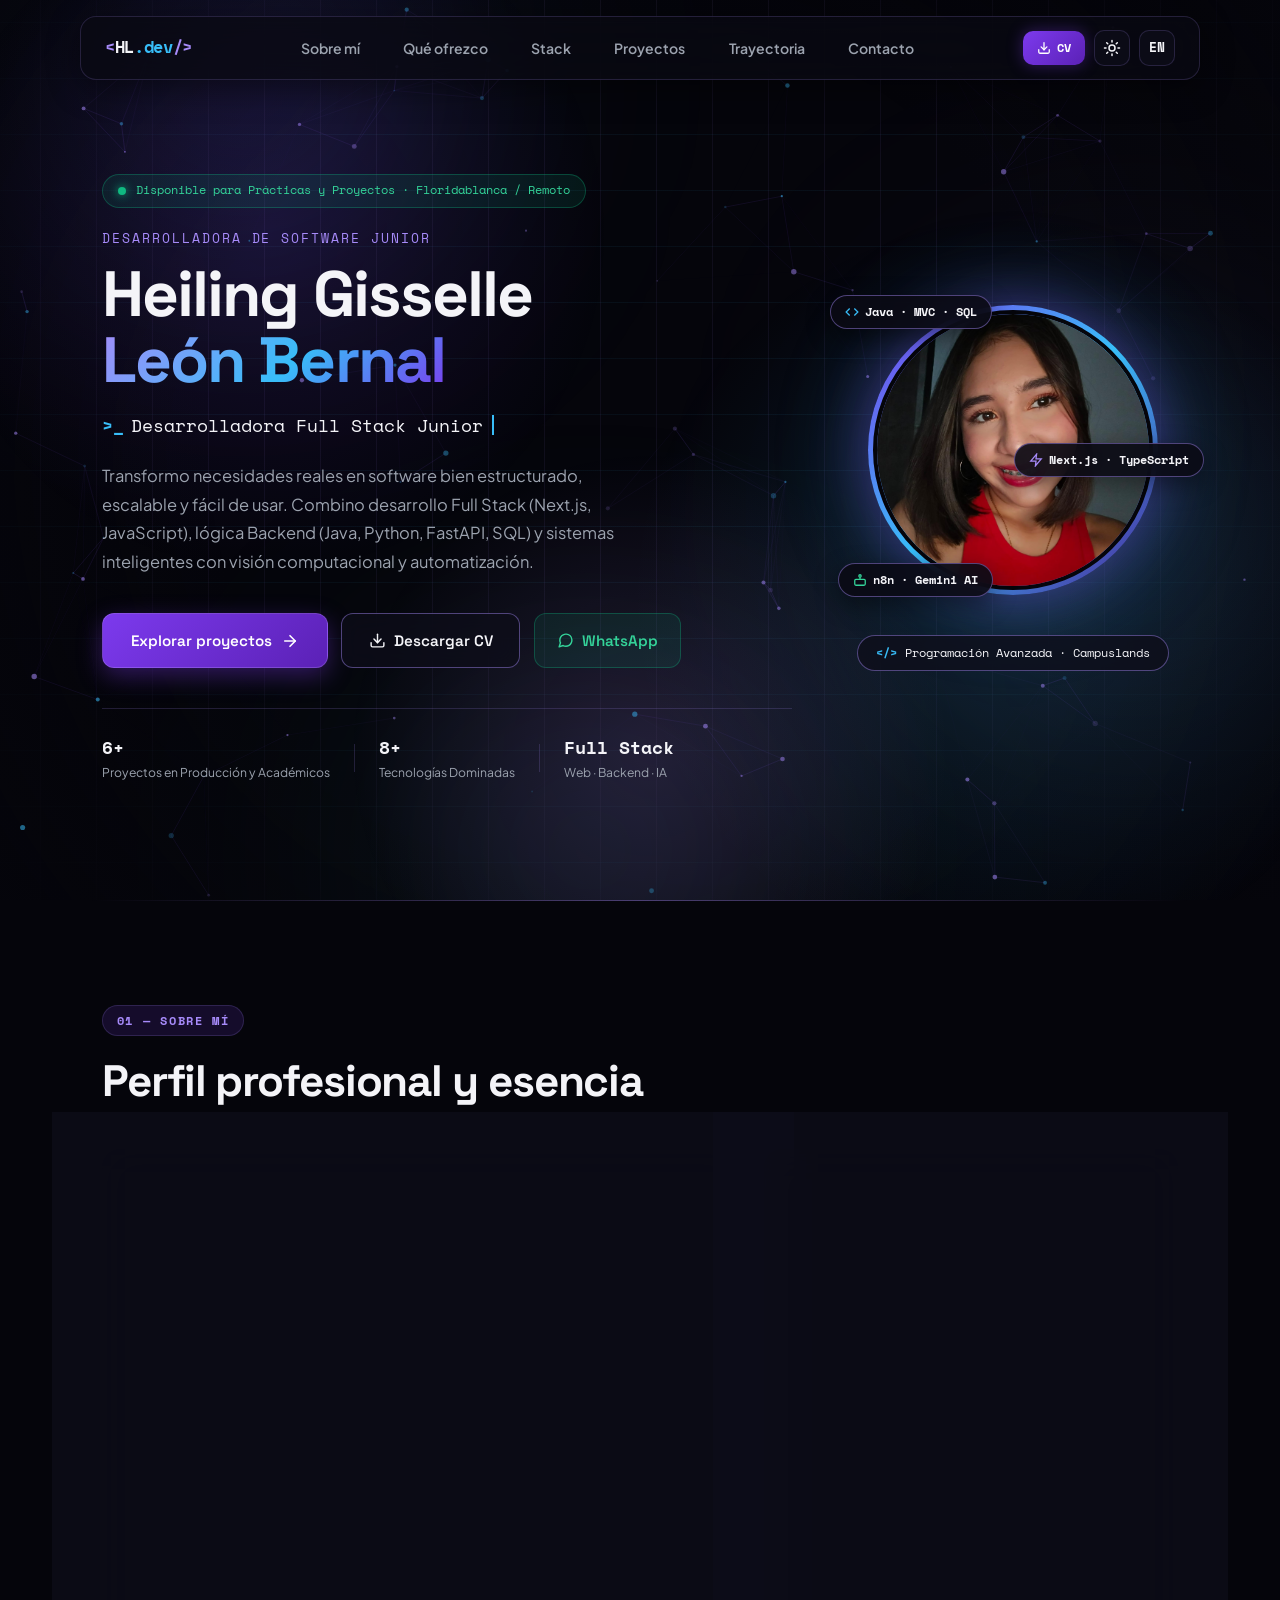
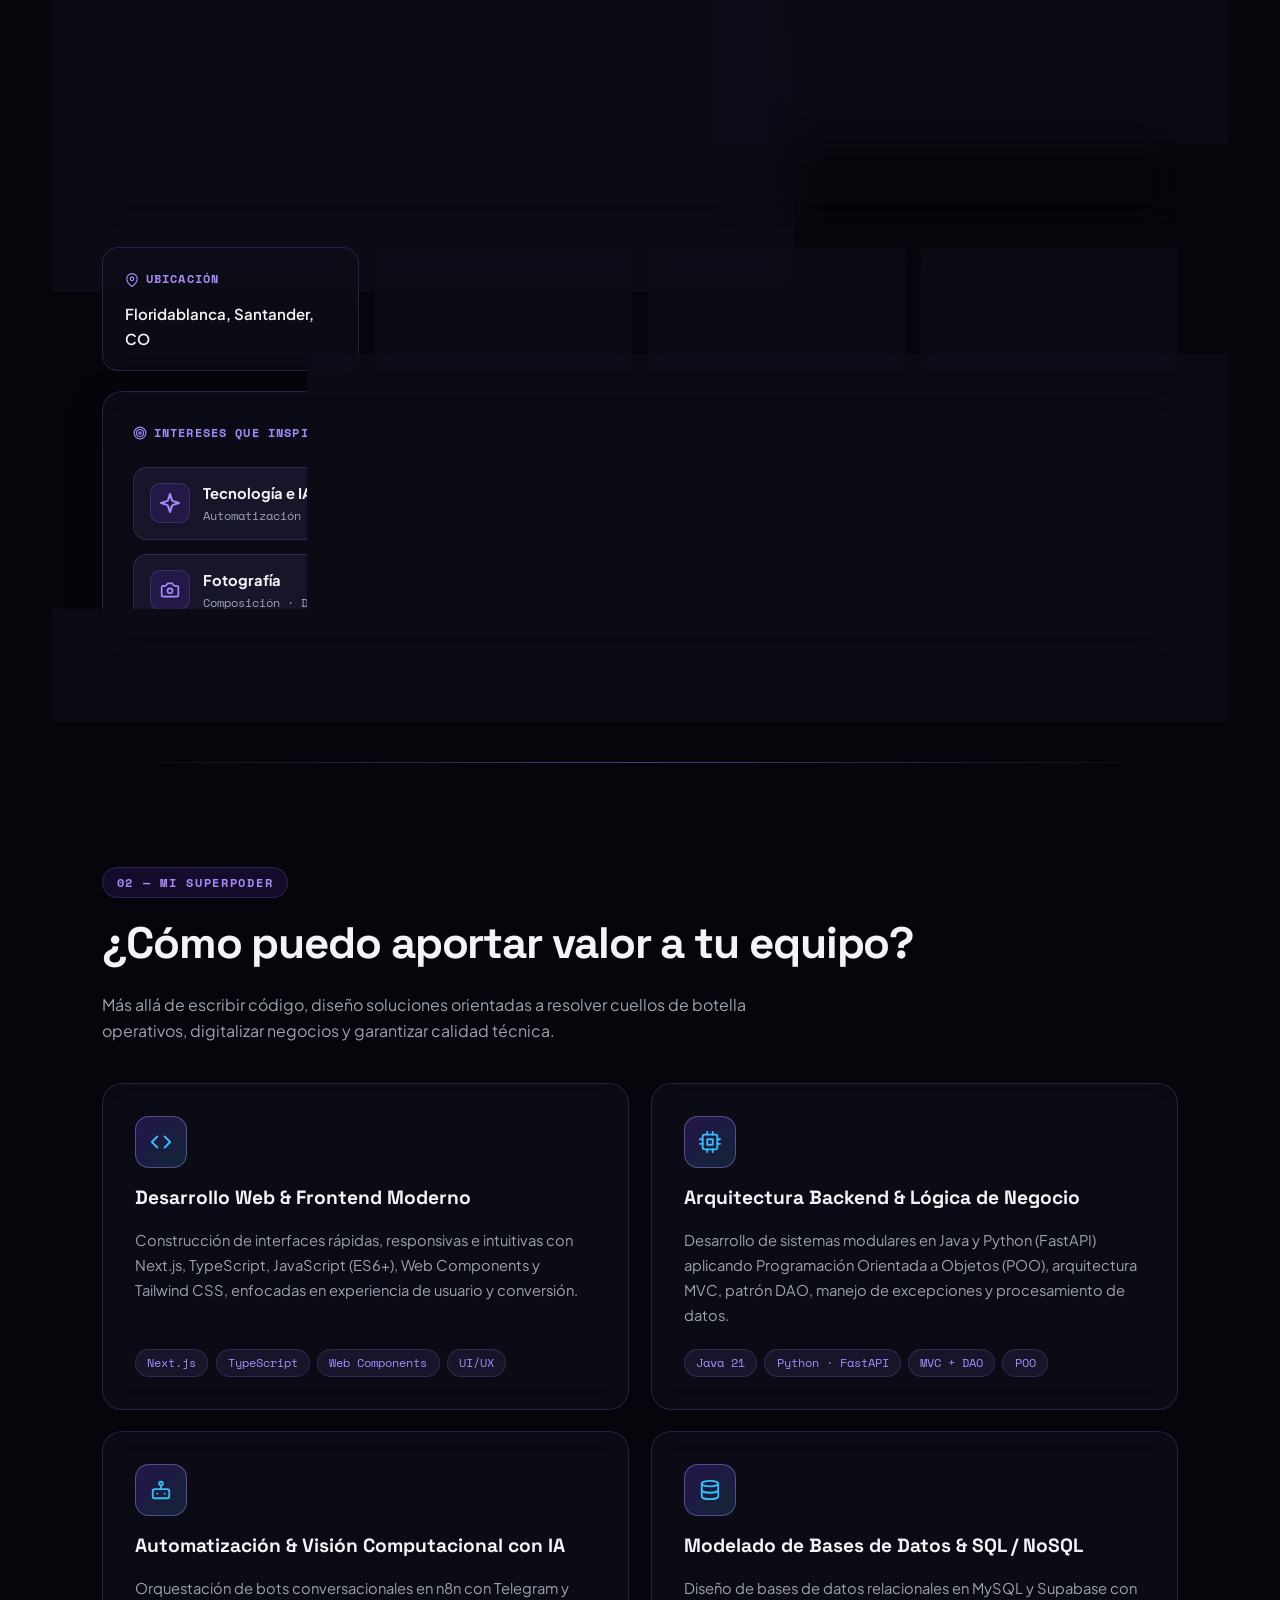
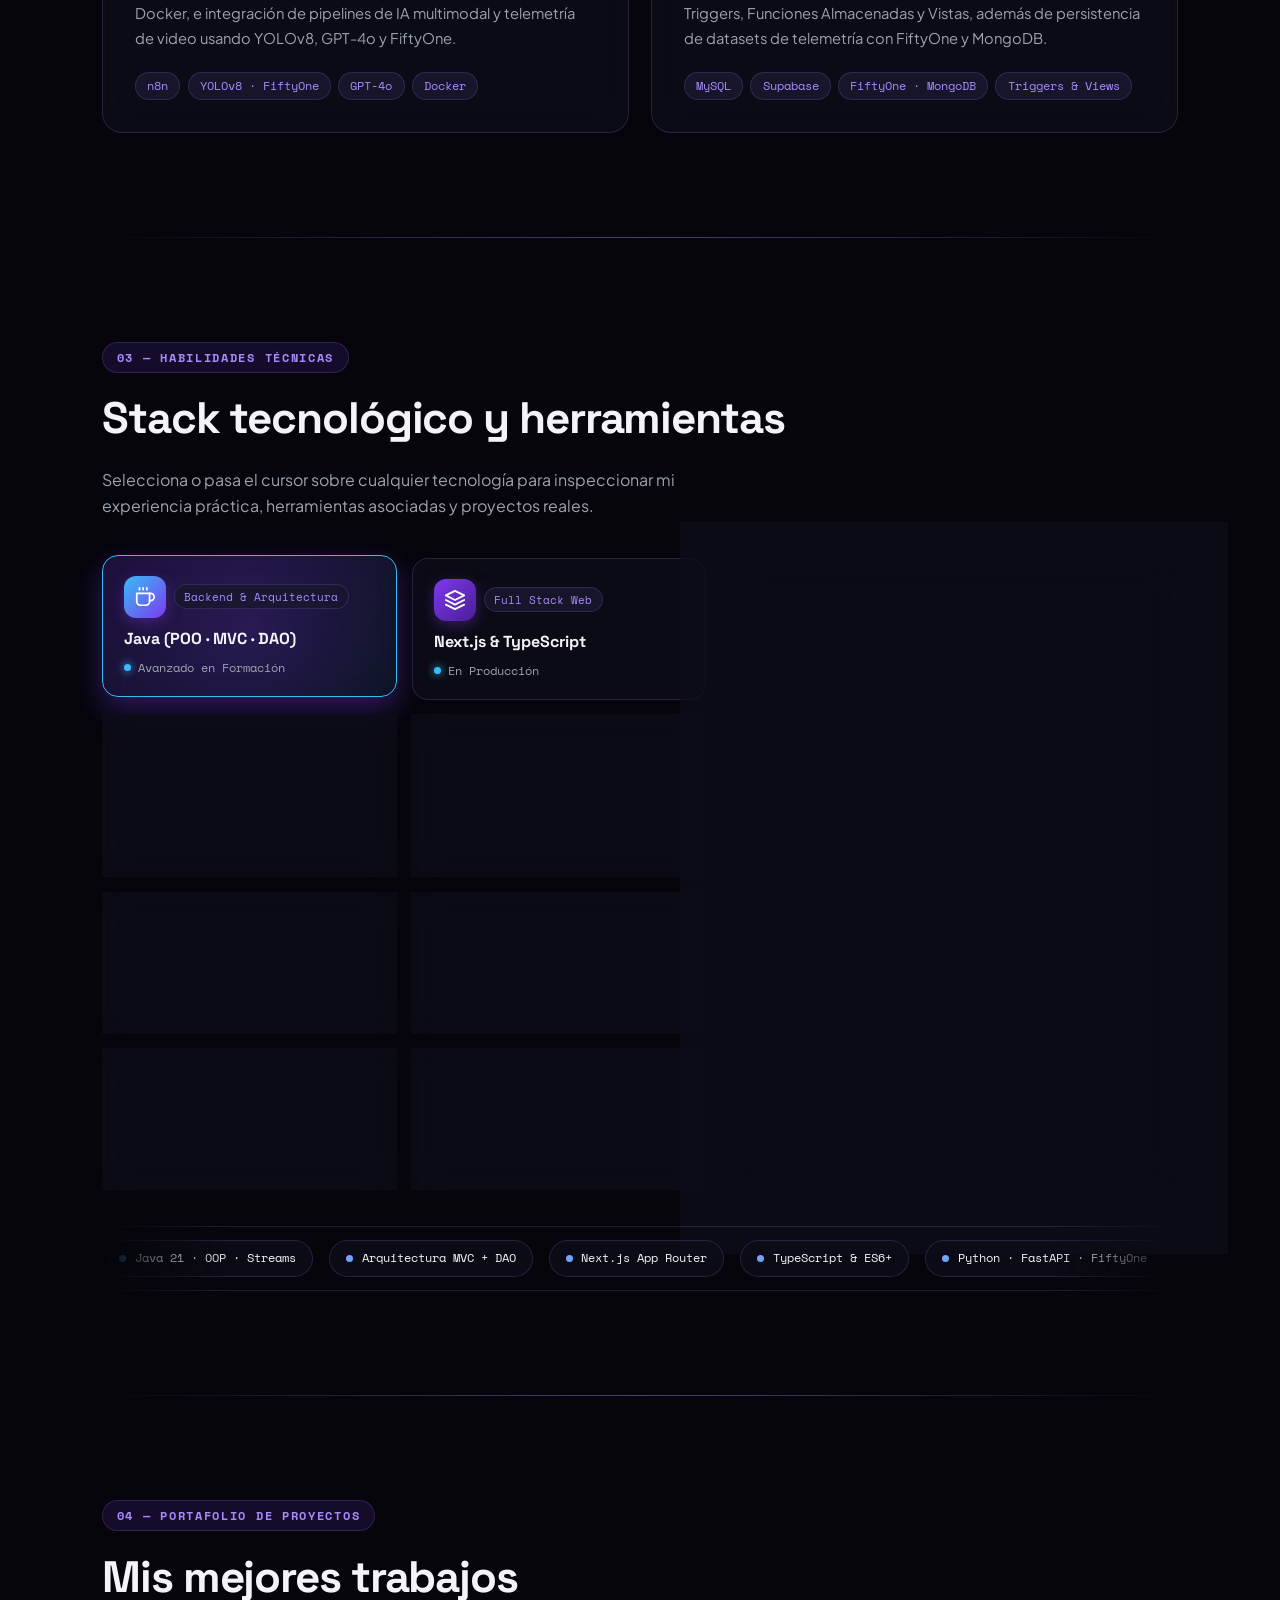
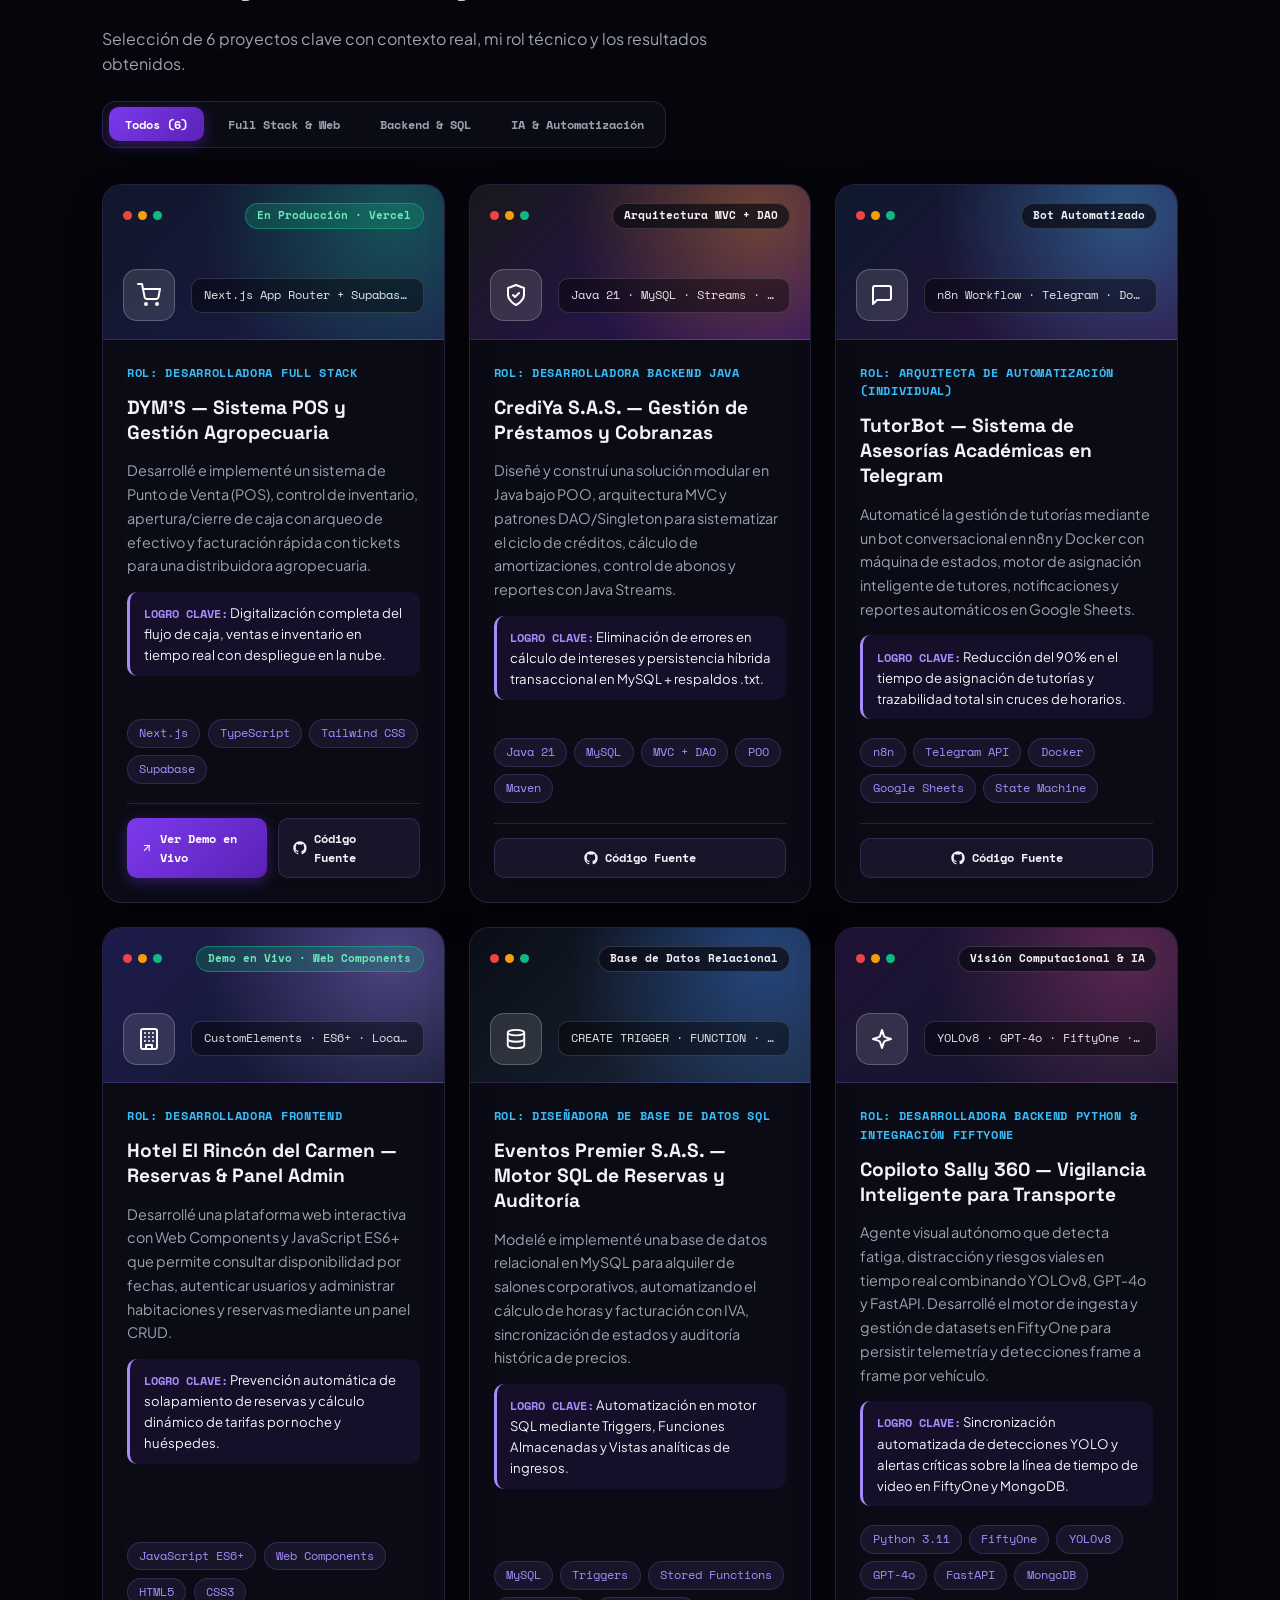
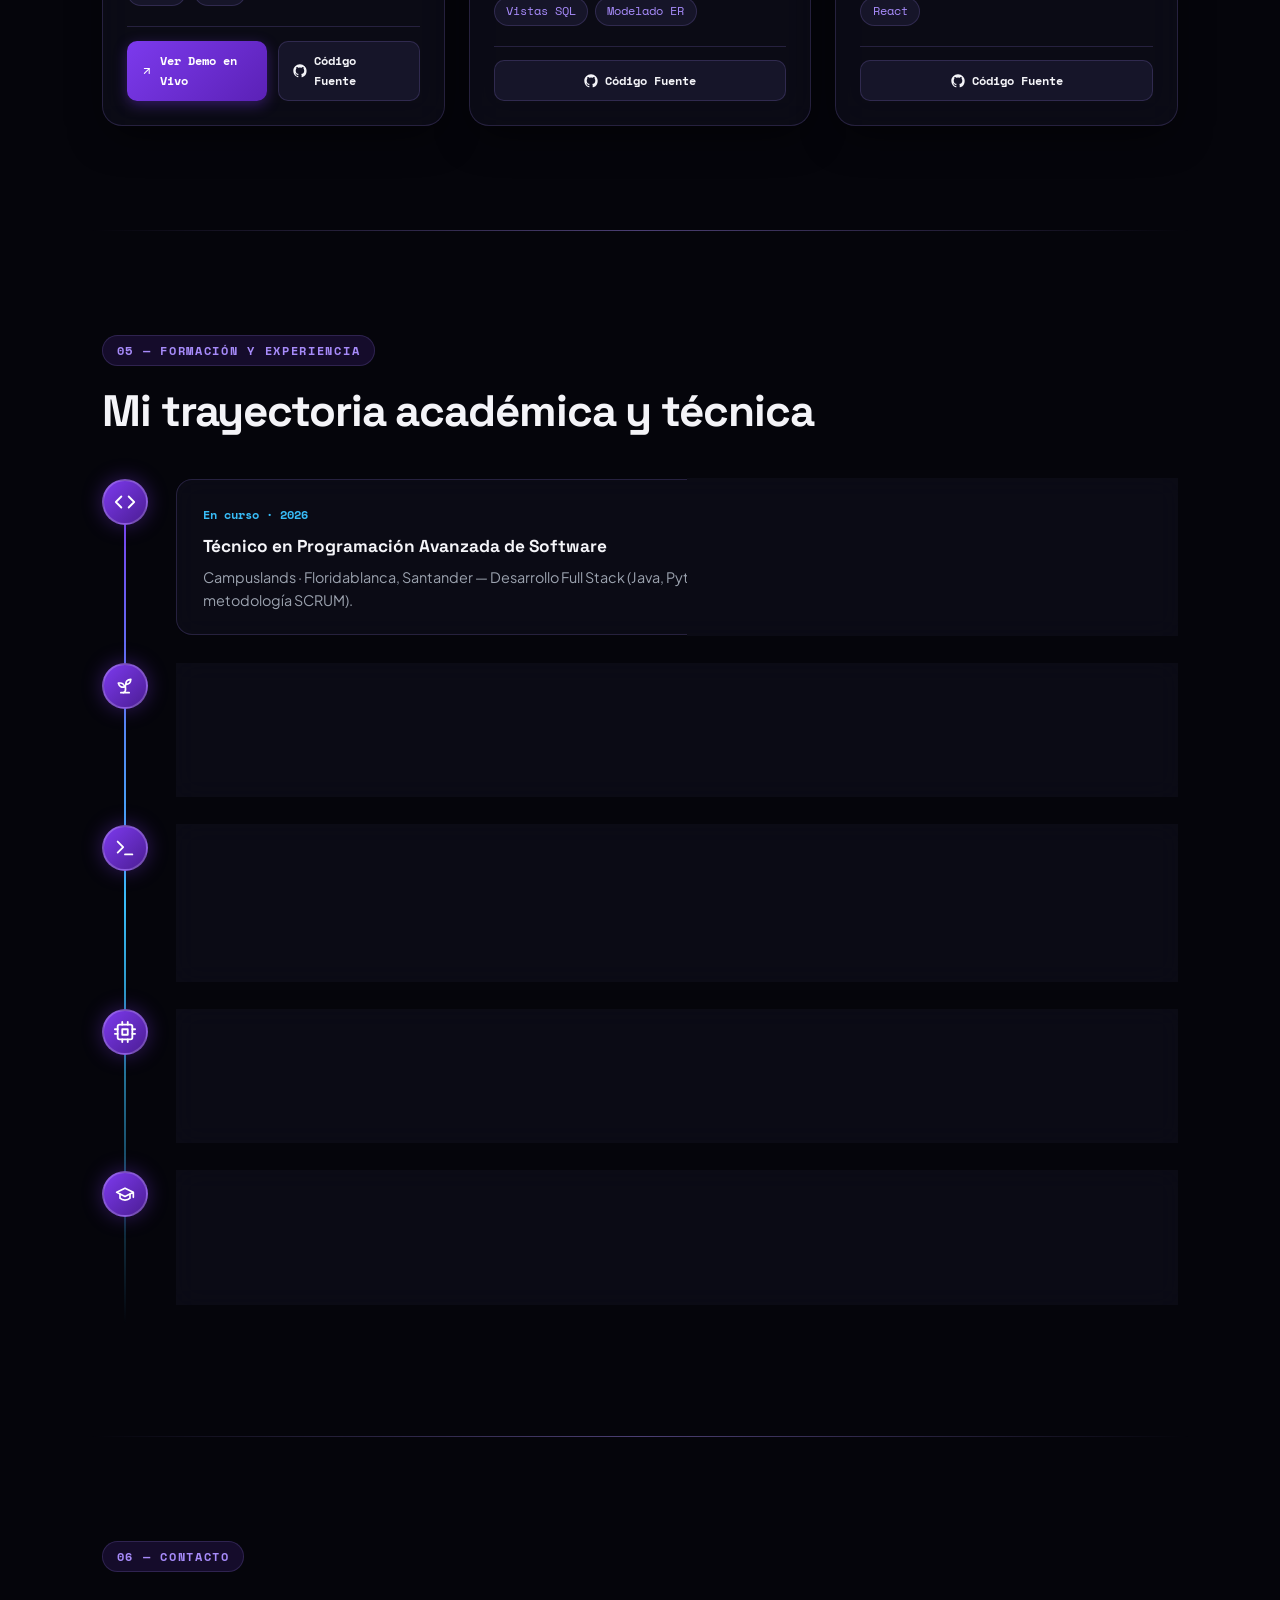
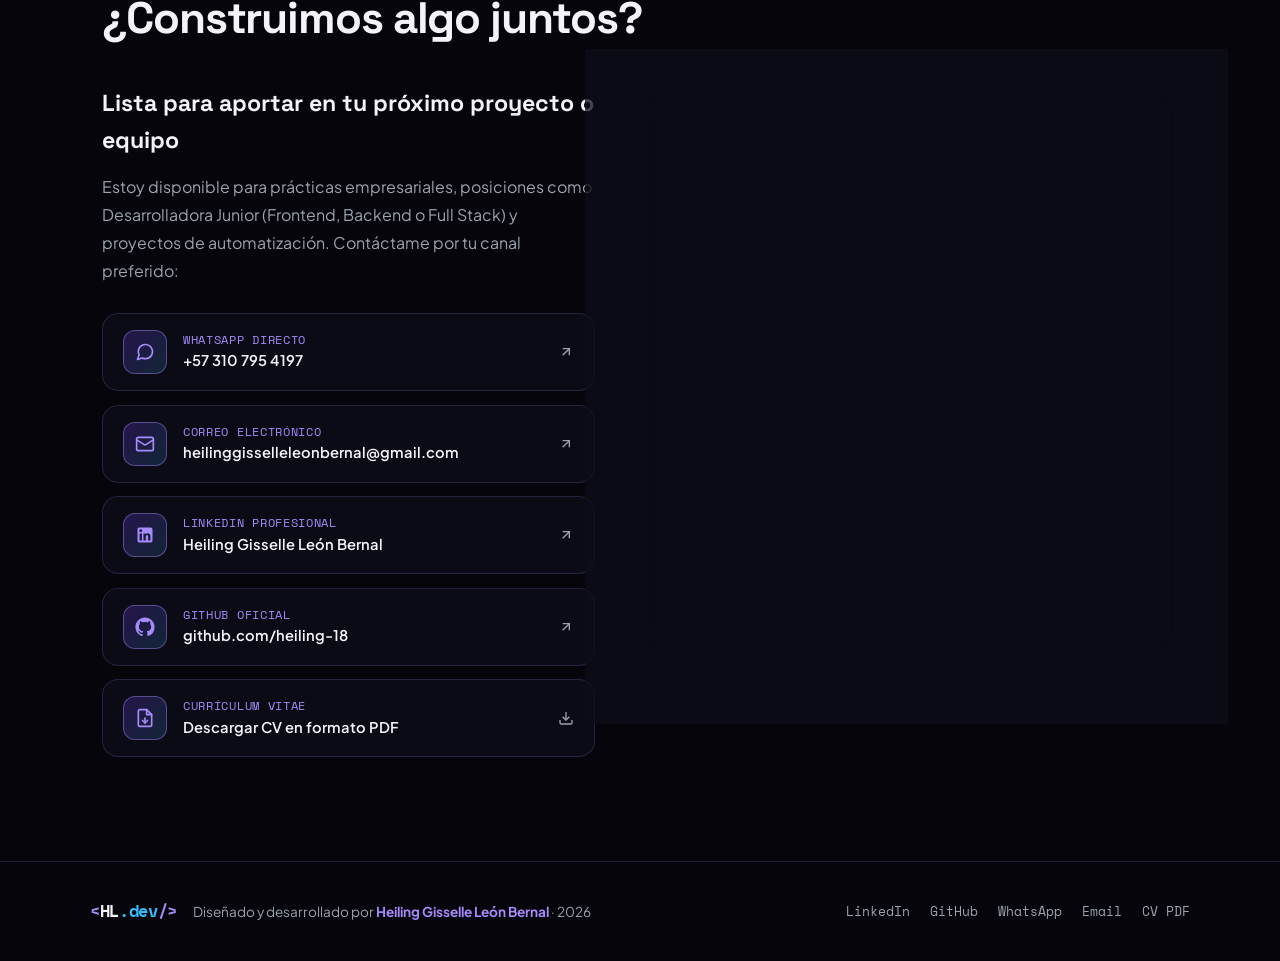
==== commit 5d0a2158: "feat: agregar botones y enlaces de LinkedIn con icono SVG" ====
--- a/index.html
+++ b/index.html
@@ -172,6 +172,10 @@
           <a href="https://github.com/heiling-18" target="_blank" rel="noopener" class="social-pill">
             <svg viewBox="0 0 24 24" width="14" height="14" fill="currentColor"><path d="M12 .5C5.65.5.5 5.65.5 12c0 5.08 3.29 9.39 7.86 10.91.58.11.79-.25.79-.56 0-.28-.01-1.02-.02-2-3.2.7-3.88-1.54-3.88-1.54-.52-1.33-1.28-1.68-1.28-1.68-1.05-.71.08-.7.08-.7 1.16.08 1.77 1.19 1.77 1.19 1.03 1.76 2.7 1.25 3.36.96.1-.75.4-1.25.73-1.54-2.55-.29-5.24-1.28-5.24-5.68 0-1.26.45-2.28 1.18-3.09-.12-.29-.51-1.46.11-3.05 0 0 .97-.31 3.17 1.18a11.05 11.05 0 0 1 5.78 0c2.2-1.49 3.16-1.18 3.16-1.18.63 1.59.24 2.76.12 3.05.74.81 1.18 1.83 1.18 3.09 0 4.41-2.69 5.38-5.26 5.67.41.36.78 1.06.78 2.14 0 1.55-.01 2.79-.01 3.17 0 .31.21.68.8.56A11.51 11.51 0 0 0 23.5 12C23.5 5.65 18.35.5 12 .5z"/></svg>
             <span>github.com/heiling-18</span>
+          </a>
+          <a href="https://www.linkedin.com/in/heiling-gisselle-leon-bernal/" target="_blank" rel="noopener" class="social-pill">
+            <svg viewBox="0 0 24 24" width="14" height="14" fill="currentColor"><path d="M19 3a2 2 0 0 1 2 2v14a2 2 0 0 1-2 2H5a2 2 0 0 1-2-2V5a2 2 0 0 1 2-2h14m-.5 15.5v-5.3a3.26 3.26 0 0 0-3.26-3.26c-.85 0-1.84.52-2.28 1.3v-1.11h-2.79v8.37h2.79v-4.93c0-.77.62-1.4 1.39-1.4a1.4 1.4 0 0 1 1.4 1.4v4.93h2.75M6.88 8.56a1.68 1.68 0 0 0 1.68-1.68c0-.93-.75-1.69-1.68-1.69a1.69 1.69 0 0 0-1.69 1.69c0 .93.76 1.68 1.69 1.68m1.39 9.94v-8.37H5.5v8.37h2.77z"/></svg>
+            <span>LinkedIn</span>
           </a>
           <a href="mailto:heilinggisselleleonbernal@gmail.com" class="social-pill">
             <svg viewBox="0 0 24 24" width="14" height="14" fill="none" stroke="currentColor" stroke-width="2" stroke-linecap="round" stroke-linejoin="round"><rect x="2" y="4" width="20" height="16" rx="2"/><path d="m22 7-8.97 5.7a1.94 1.94 0 0 1-2.06 0L2 7"/></svg>
@@ -424,6 +428,19 @@
           </span>
         </a>
 
+        <a href="https://www.linkedin.com/in/heiling-gisselle-leon-bernal/" target="_blank" rel="noopener" class="contact-link">
+          <div class="contact-link-icon">
+            <svg viewBox="0 0 24 24" width="20" height="20" fill="currentColor"><path d="M19 3a2 2 0 0 1 2 2v14a2 2 0 0 1-2 2H5a2 2 0 0 1-2-2V5a2 2 0 0 1 2-2h14m-.5 15.5v-5.3a3.26 3.26 0 0 0-3.26-3.26c-.85 0-1.84.52-2.28 1.3v-1.11h-2.79v8.37h2.79v-4.93c0-.77.62-1.4 1.39-1.4a1.4 1.4 0 0 1 1.4 1.4v4.93h2.75M6.88 8.56a1.68 1.68 0 0 0 1.68-1.68c0-.93-.75-1.69-1.68-1.69a1.69 1.69 0 0 0-1.69 1.69c0 .93.76 1.68 1.69 1.68m1.39 9.94v-8.37H5.5v8.37h2.77z"/></svg>
+          </div>
+          <div>
+            <div class="contact-link-label">LinkedIn Profesional</div>
+            <div class="contact-link-val">Heiling Gisselle León Bernal</div>
+          </div>
+          <span class="contact-link-arrow">
+            <svg viewBox="0 0 24 24" width="16" height="16" fill="none" stroke="currentColor" stroke-width="2"><line x1="7" y1="17" x2="17" y2="7"/><polyline points="7 7 17 7 17 17"/></svg>
+          </span>
+        </a>
+
         <a href="https://github.com/heiling-18" target="_blank" rel="noopener" class="contact-link">
           <div class="contact-link-icon">
             <svg viewBox="0 0 24 24" width="20" height="20" fill="currentColor"><path d="M12 .5C5.65.5.5 5.65.5 12c0 5.08 3.29 9.39 7.86 10.91.58.11.79-.25.79-.56 0-.28-.01-1.02-.02-2-3.2.7-3.88-1.54-3.88-1.54-.52-1.33-1.28-1.68-1.28-1.68-1.05-.71.08-.7.08-.7 1.16.08 1.77 1.19 1.77 1.19 1.03 1.76 2.7 1.25 3.36.96.1-.75.4-1.25.73-1.54-2.55-.29-5.24-1.28-5.24-5.68 0-1.26.45-2.28 1.18-3.09-.12-.29-.51-1.46.11-3.05 0 0 .97-.31 3.17 1.18a11.05 11.05 0 0 1 5.78 0c2.2-1.49 3.16-1.18 3.16-1.18.63 1.59.24 2.76.12 3.05.74.81 1.18 1.83 1.18 3.09 0 4.41-2.69 5.38-5.26 5.67.41.36.78 1.06.78 2.14 0 1.55-.01 2.79-.01 3.17 0 .31.21.68.8.56A11.51 11.51 0 0 0 23.5 12C23.5 5.65 18.35.5 12 .5z"/></svg>
@@ -486,6 +503,7 @@
       <p><span data-i18n="footer">Diseñado y desarrollado por</span> <strong>Heiling Gisselle León Bernal</strong> · 2026</p>
     </div>
     <div class="footer-links">
+      <a href="https://www.linkedin.com/in/heiling-gisselle-leon-bernal/" target="_blank" rel="noopener">LinkedIn</a>
       <a href="https://github.com/heiling-18" target="_blank" rel="noopener">GitHub</a>
       <a href="https://wa.me/573107954197" target="_blank" rel="noopener">WhatsApp</a>
       <a href="mailto:heilinggisselleleonbernal@gmail.com">Email</a>
